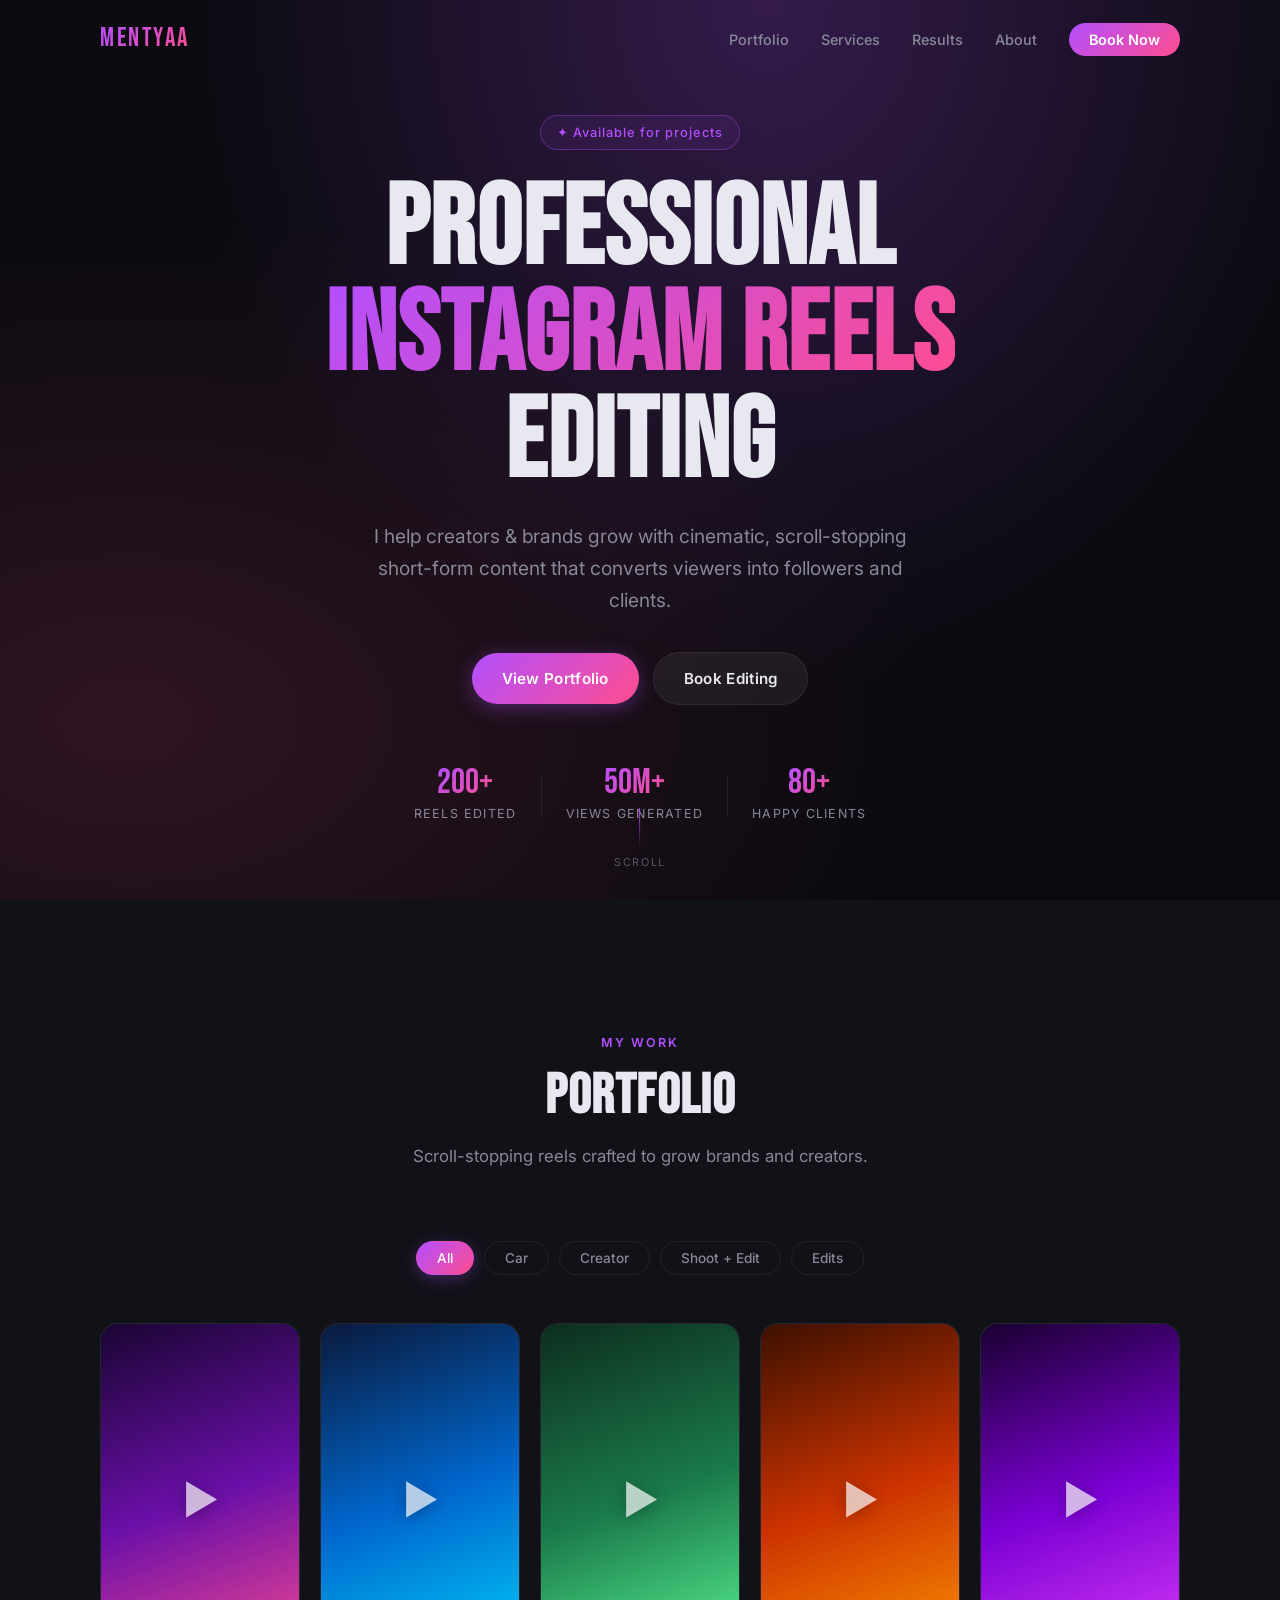
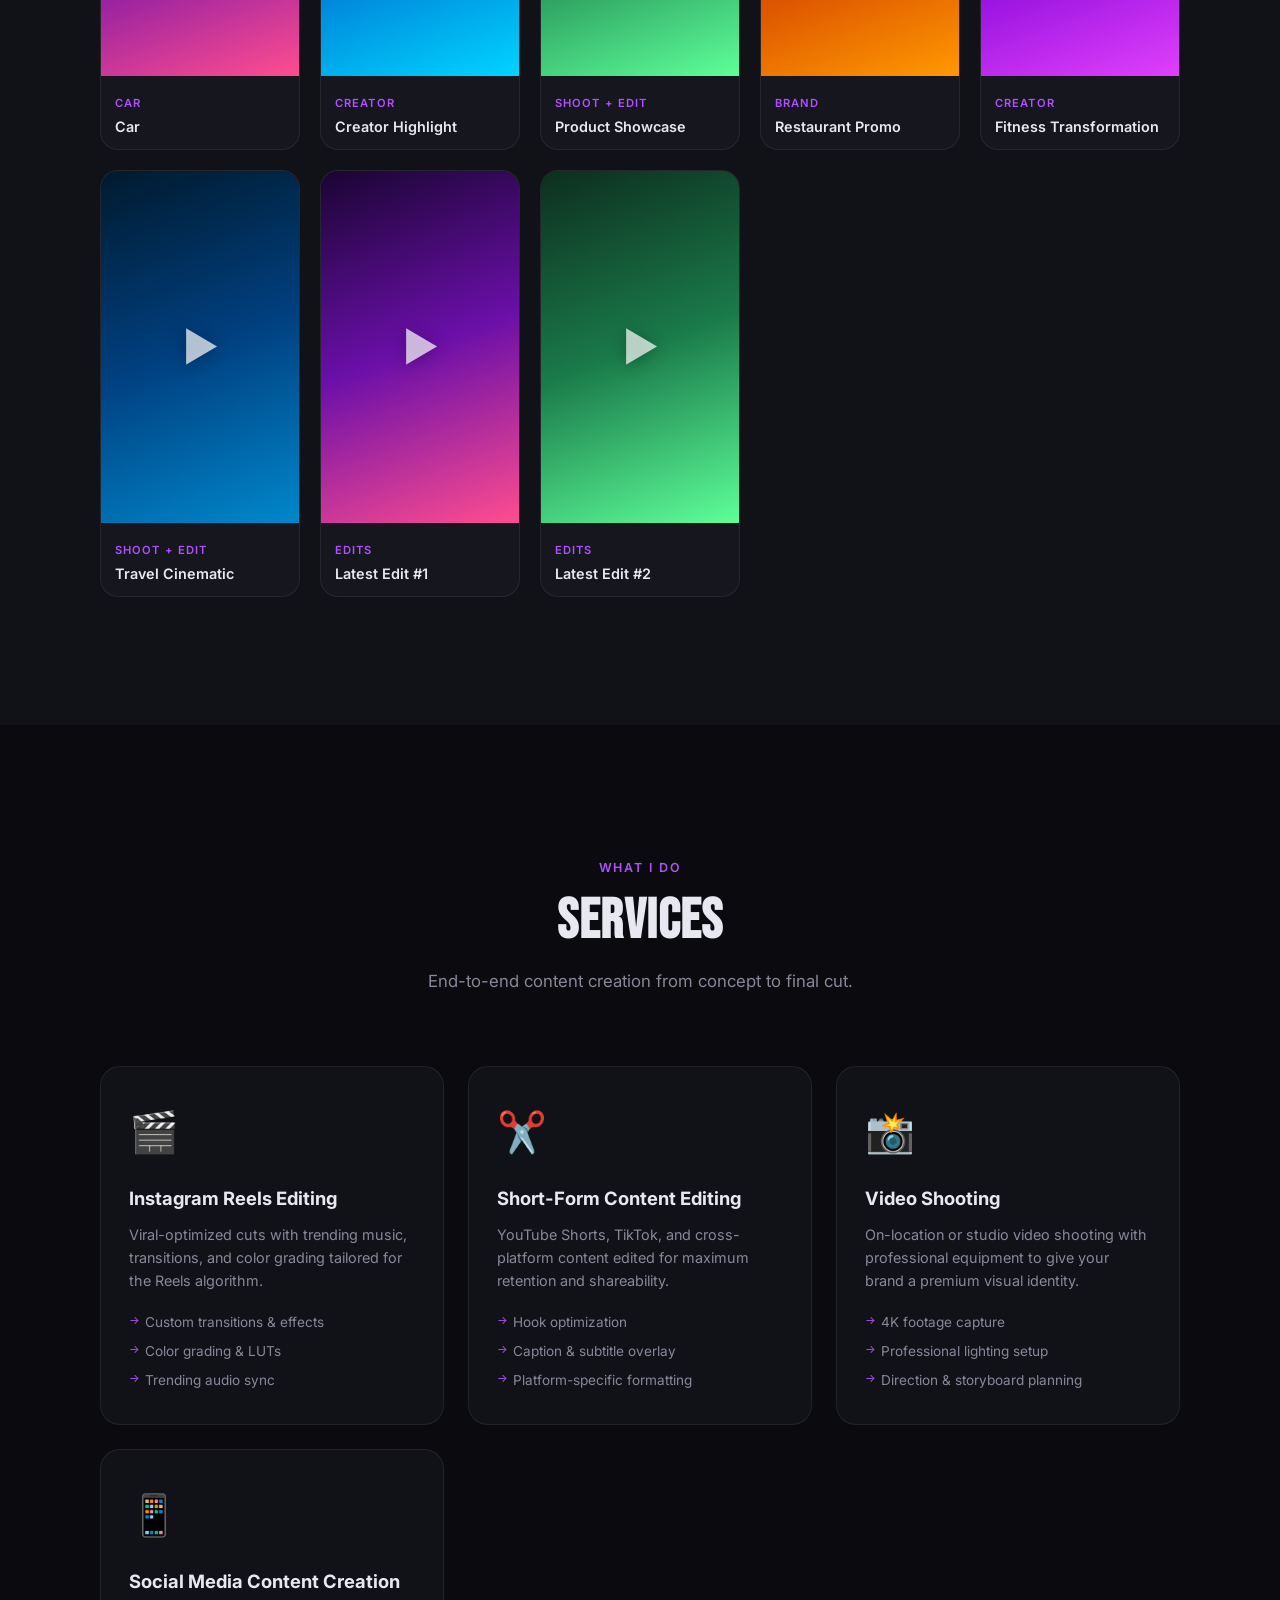
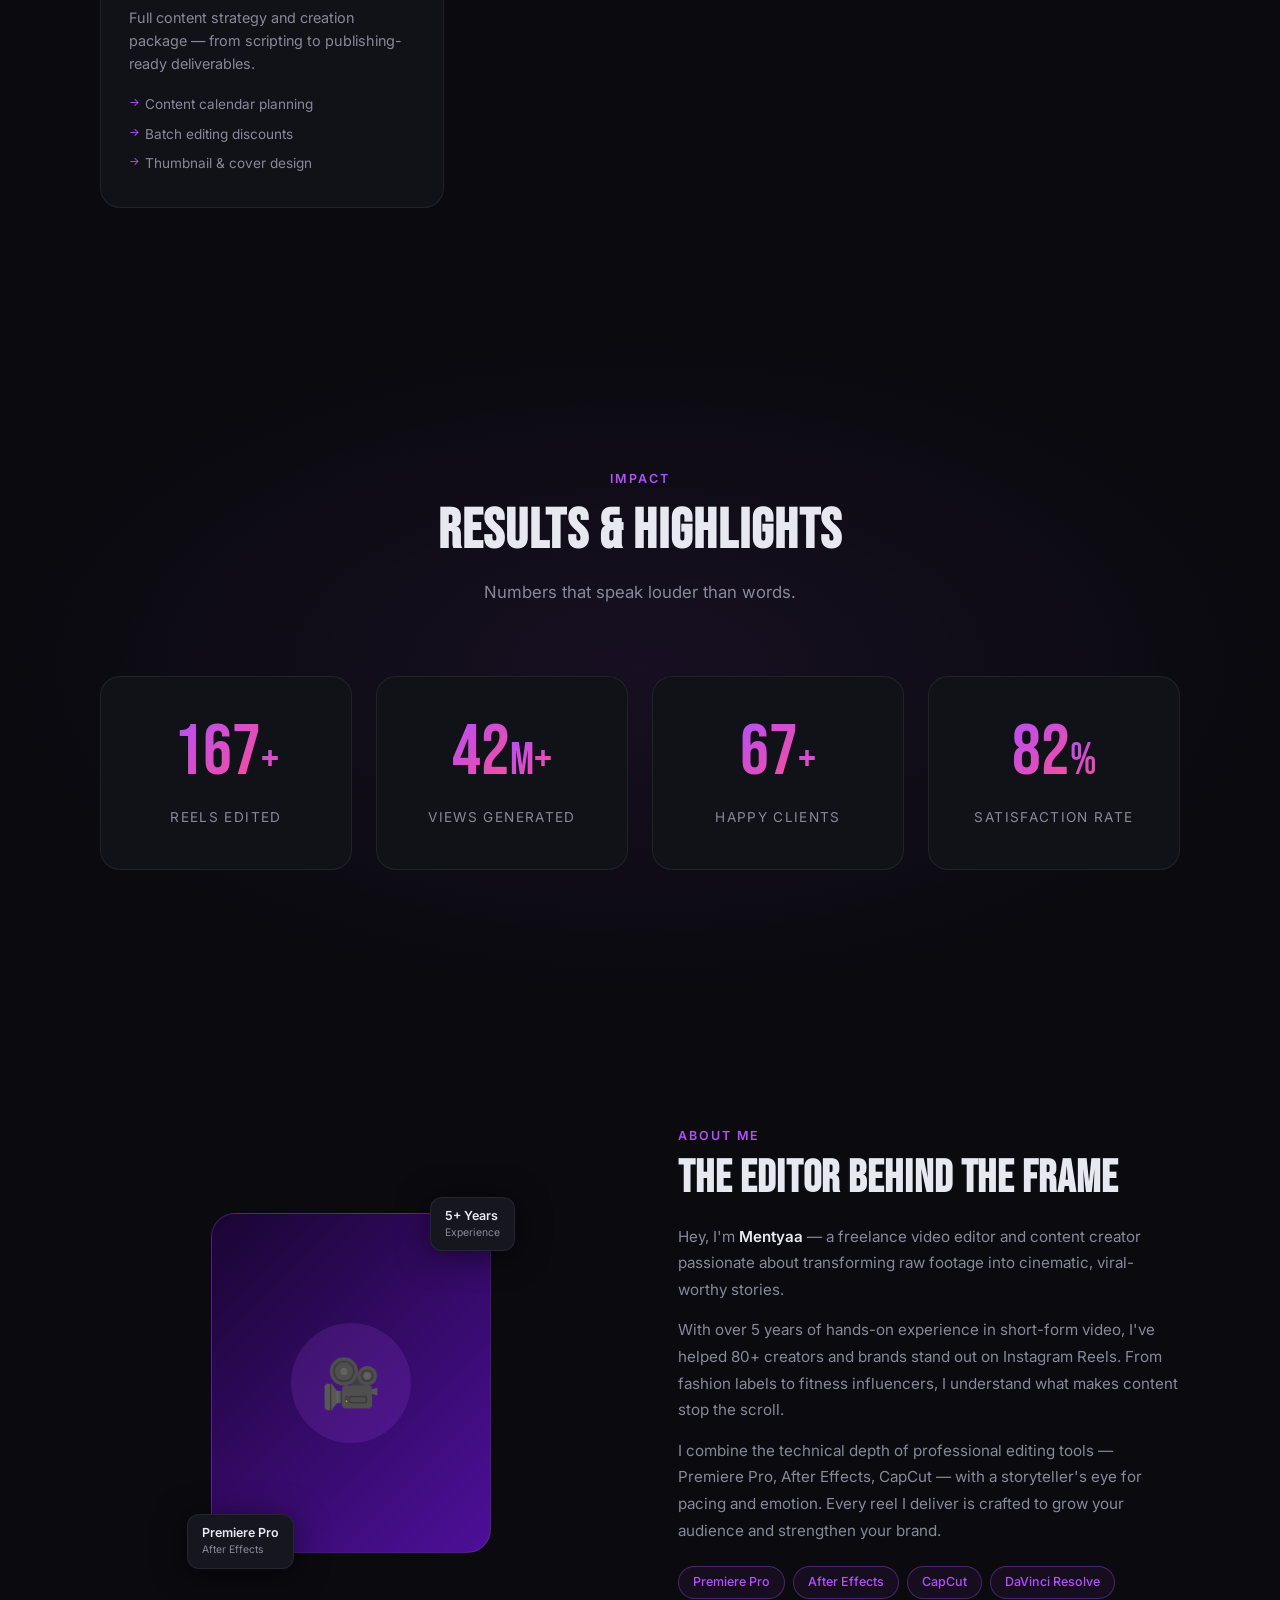
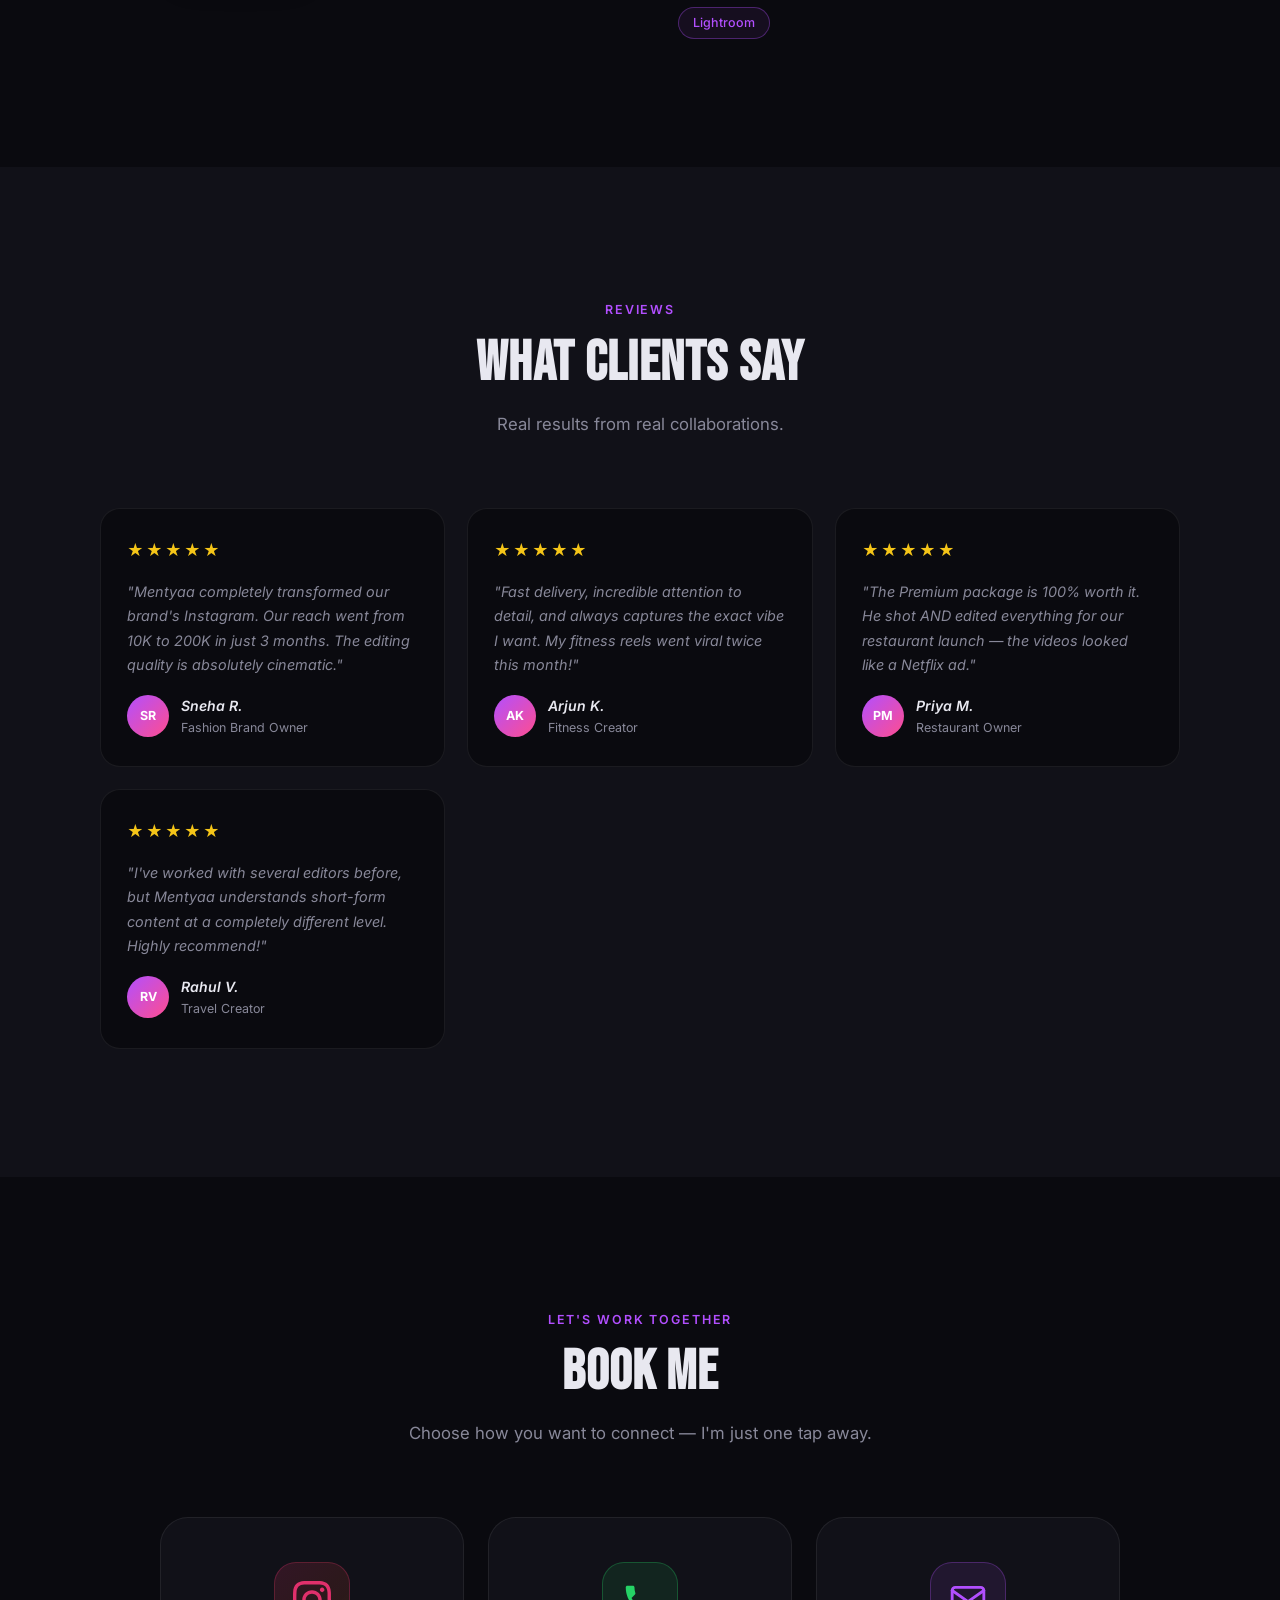
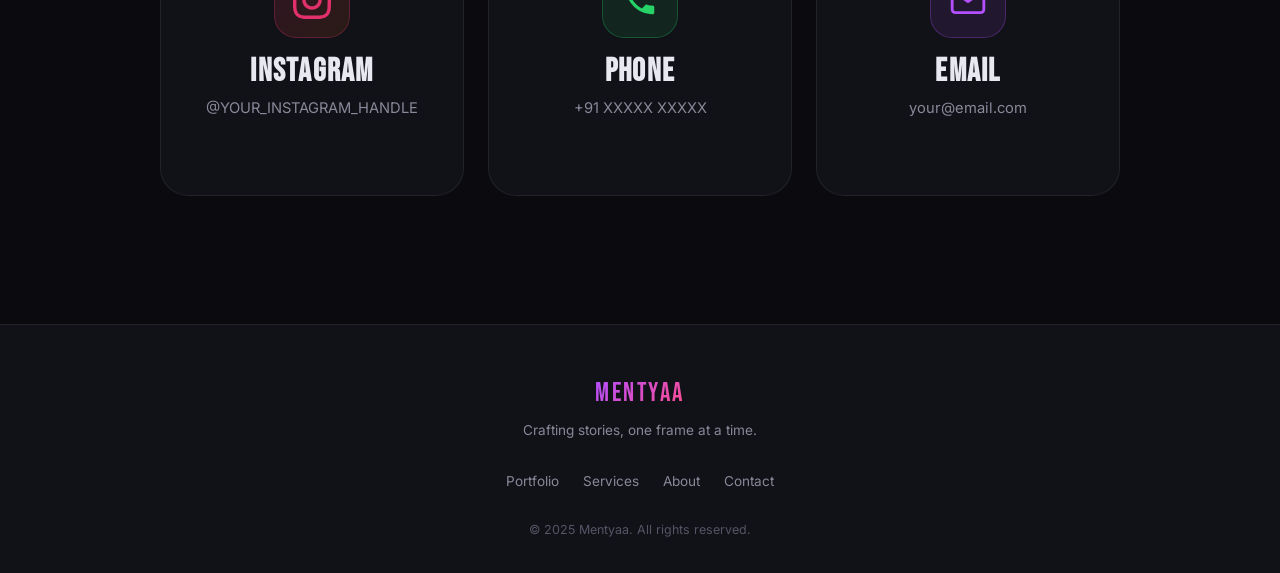
==== index.html @ 6e740b8e "Update index.html" ====
<!DOCTYPE html>
<html lang="en">
<head>
  <meta charset="UTF-8" />
  <meta name="viewport" content="width=device-width, initial-scale=1.0" />
  <meta name="description" content="Professional Instagram Reels editor and video shooter. Helping creators and brands grow with engaging short-form content." />
  <meta name="keywords" content="Instagram Reels editor, video editing, short-form content, video shooting, social media" />
  <meta name="author" content="Mentyaa" />
  <meta property="og:title" content="Mentyaa – Professional Reels Editor" />
  <meta property="og:description" content="Helping creators & brands grow with cinematic Instagram Reels." />
  <meta property="og:type" content="website" />
  <title>Mentyaa – Professional Reels Editor</title>
  <link rel="stylesheet" href="style.css" />
  <!-- Google Fonts -->
  <link rel="preconnect" href="https://fonts.googleapis.com" />
  <link rel="preconnect" href="https://fonts.gstatic.com" crossorigin />
  <link href="https://fonts.googleapis.com/css2?family=Inter:wght@300;400;500;600;700;800;900&family=Bebas+Neue&display=swap" rel="stylesheet" />
</head>
<body>

  <!-- ===== NAVIGATION ===== -->
  <nav class="navbar" id="navbar" aria-label="Main navigation">
    <div class="nav-container">
      <a href="#hero" class="nav-logo" aria-label="Mentyaa home">
        <span class="logo-text">MENTYAA</span>
      </a>
      <button class="nav-toggle" id="navToggle" aria-label="Toggle navigation" aria-expanded="false" aria-controls="navMenu">
        <span class="burger-line"></span>
        <span class="burger-line"></span>
        <span class="burger-line"></span>
      </button>
      <ul class="nav-menu" id="navMenu" role="list">
        <li><a href="#portfolio" class="nav-link">Portfolio</a></li>
        <li><a href="#services" class="nav-link">Services</a></li>
        <li><a href="#results" class="nav-link">Results</a></li>
        <li><a href="#about" class="nav-link">About</a></li>
        <li><a href="#contact" class="nav-link nav-cta">Book Now</a></li>
      </ul>
    </div>
  </nav>

  <!-- ===== HERO SECTION ===== -->
  <section class="hero" id="hero" aria-label="Hero">
    <div class="hero-bg" aria-hidden="true">
      <div class="hero-gradient"></div>
      <div class="hero-particles" id="heroParticles"></div>
    </div>
    <div class="hero-content">
      <span class="hero-badge reveal">✦ Available for projects</span>
      <h1 class="hero-title reveal">
        Professional<br />
        <span class="gradient-text">Instagram Reels</span><br />
        Editing
      </h1>
      <p class="hero-subtitle reveal">
        I help creators &amp; brands grow with cinematic, scroll-stopping
        short-form content that converts viewers into followers and clients.
      </p>
      <div class="hero-actions reveal">
        <a href="#portfolio" class="btn btn-primary">View Portfolio</a>
        <a href="#contact" class="btn btn-secondary">Book Editing</a>
      </div>
      <div class="hero-stats reveal">
        <div class="stat">
          <span class="stat-number">200+</span>
          <span class="stat-label">Reels Edited</span>
        </div>
        <div class="stat-divider" aria-hidden="true"></div>
        <div class="stat">
          <span class="stat-number">50M+</span>
          <span class="stat-label">Views Generated</span>
        </div>
        <div class="stat-divider" aria-hidden="true"></div>
        <div class="stat">
          <span class="stat-number">80+</span>
          <span class="stat-label">Happy Clients</span>
        </div>
      </div>
    </div>
    <div class="hero-scroll" aria-hidden="true">
      <span class="scroll-line"></span>
      <span class="scroll-text">Scroll</span>
    </div>
  </section>

  <!-- ===== PORTFOLIO SECTION ===== -->
  <section class="section portfolio" id="portfolio" aria-labelledby="portfolio-heading">
    <div class="container">
      <div class="section-header reveal">
        <span class="section-tag">My Work</span>
        <h2 class="section-title" id="portfolio-heading">Portfolio</h2>
        <p class="section-desc">Scroll-stopping reels crafted to grow brands and creators.</p>
      </div>

      <!-- Filter tabs -->
      <div class="portfolio-filters reveal" role="tablist" aria-label="Portfolio categories">
        <button class="filter-btn active" role="tab" aria-selected="true" data-filter="all">All</button>
        <button class="filter-btn" role="tab" aria-selected="false" data-filter="brand">Car</button>
        <button class="filter-btn" role="tab" aria-selected="false" data-filter="creator">Creator</button>
        <button class="filter-btn" role="tab" aria-selected="false" data-filter="shoot">Shoot + Edit</button>
        <button class="filter-btn" role="tab" aria-selected="false" data-filter="edits">Edits</button>
      </div>

      <!--
        HOW TO ADD YOUR OWN VIDEOS
        ──────────────────────────────────────────────────────────────────
        1. Upload your downloaded Instagram / edited MP4 files to the
           "videos/" folder in this repository.

        2. Set  data-video-src="videos/yourfile.mp4"  on the card.
           • The first frame of the video will be shown automatically
             as the thumbnail — no extra work needed.
           • Want a custom thumbnail? Add  data-thumb="thumbnails/img.jpg"
             (it overrides the auto-extracted frame).

        3. Set  data-views="1.2M"  to the view count you want displayed.

        4. For an Instagram / YouTube embed instead of a local file,
           set  data-reel-url="https://www.instagram.com/reel/CODE/"
           (and leave data-video-src empty).

        5. Change  data-category  to one of:
             brand | creator | shoot | edits
           to control which filter tab shows the card.
        ──────────────────────────────────────────────────────────────────
      -->
      <div class="reels-grid" id="reelsGrid">

        <!-- ★ CARD 1 — Brand -->
        <article class="reel-card reveal" data-category="Car"
                 data-video-src=""
                 data-reel-url="https://www.instagram.com/reel/DQTLK5PiOQb/?utm_source=ig_embed&amp;utm_campaign=loading"
                 data-thumb=""
                 data-views="1.1"
                 aria-label="Car">
          <div class="reel-preview">
            <div class="reel-placeholder reel-gradient-1">
              <div class="play-icon" aria-hidden="true">&#9654;</div>
            </div>
            <div class="reel-overlay">
              <span class="reel-views">1.1M views</span>
            </div>
          </div>
          <div class="reel-info">
            <span class="reel-category">Car</span>
            <h3 class="reel-title">Car</h3>
          </div>
        </article>

        <!-- ★ CARD 2 — Creator -->
        <article class="reel-card reveal" data-category="creator"
                 data-video-src=""
                 data-reel-url="https://www.instagram.com/reel/DQ6yhtxCDEM/?utm_source=ig_web_copy_link&igsh=MzRlODBiNWFlZA=="
                 data-thumb=""
                 data-views="1.8M"
                 aria-label="Creator highlight reel">
          <div class="reel-preview">
            <div class="reel-placeholder reel-gradient-2">
              <div class="play-icon" aria-hidden="true">&#9654;</div>
            </div>
            <div class="reel-overlay">
              <span class="reel-views">1.8M views</span>
            </div>
          </div>
          <div class="reel-info">
            <span class="reel-category">Creator</span>
            <h3 class="reel-title">Creator Highlight</h3>
          </div>
        </article>

        <!-- ★ CARD 3 — Shoot + Edit -->
        <article class="reel-card reveal" data-category="shoot"
                 data-video-src=""
                 data-reel-url=""
                 data-thumb=""
                 data-views="900K"
                 aria-label="Product shoot and edit reel">
          <div class="reel-preview">
            <div class="reel-placeholder reel-gradient-3">
              <div class="play-icon" aria-hidden="true">&#9654;</div>
            </div>
            <div class="reel-overlay">
              <span class="reel-views">900K views</span>
            </div>
          </div>
          <div class="reel-info">
            <span class="reel-category">Shoot + Edit</span>
            <h3 class="reel-title">Product Showcase</h3>
          </div>
        </article>

        <!-- ★ CARD 4 — Brand -->
        <article class="reel-card reveal" data-category="brand"
                 data-video-src=""
                 data-reel-url=""
                 data-thumb=""
                 data-views="3.1M"
                 aria-label="Restaurant brand reel">
          <div class="reel-preview">
            <div class="reel-placeholder reel-gradient-4">
              <div class="play-icon" aria-hidden="true">&#9654;</div>
            </div>
            <div class="reel-overlay">
              <span class="reel-views">3.1M views</span>
            </div>
          </div>
          <div class="reel-info">
            <span class="reel-category">Brand</span>
            <h3 class="reel-title">Restaurant Promo</h3>
          </div>
        </article>

        <!-- ★ CARD 5 — Creator -->
        <article class="reel-card reveal" data-category="creator"
                 data-video-src=""
                 data-reel-url=""
                 data-thumb=""
                 data-views="5.2M"
                 aria-label="Fitness creator reel">
          <div class="reel-preview">
            <div class="reel-placeholder reel-gradient-5">
              <div class="play-icon" aria-hidden="true">&#9654;</div>
            </div>
            <div class="reel-overlay">
              <span class="reel-views">5.2M views</span>
            </div>
          </div>
          <div class="reel-info">
            <span class="reel-category">Creator</span>
            <h3 class="reel-title">Fitness Transformation</h3>
          </div>
        </article>

        <!-- ★ CARD 6 — Shoot + Edit -->
        <article class="reel-card reveal" data-category="shoot"
                 data-video-src=""
                 data-reel-url=""
                 data-thumb=""
                 data-views="1.2M"
                 aria-label="Travel cinematic reel">
          <div class="reel-preview">
            <div class="reel-placeholder reel-gradient-6">
              <div class="play-icon" aria-hidden="true">&#9654;</div>
            </div>
            <div class="reel-overlay">
              <span class="reel-views">1.2M views</span>
            </div>
          </div>
          <div class="reel-info">
            <span class="reel-category">Shoot + Edit</span>
            <h3 class="reel-title">Travel Cinematic</h3>
          </div>
        </article>

        <!-- ★ CARD 7 — Edits  (add your edited videos here) -->
        <article class="reel-card reveal" data-category="edits"
                 data-video-src=""
                 data-reel-url=""
                 data-thumb=""
                 data-views="4.5M"
                 aria-label="Latest edit">
          <div class="reel-preview">
            <div class="reel-placeholder reel-gradient-1">
              <div class="play-icon" aria-hidden="true">&#9654;</div>
            </div>
            <div class="reel-overlay">
              <span class="reel-views">4.5M views</span>
            </div>
          </div>
          <div class="reel-info">
            <span class="reel-category">Edits</span>
            <h3 class="reel-title">Latest Edit #1</h3>
          </div>
        </article>

        <!-- ★ CARD 8 — Edits -->
        <article class="reel-card reveal" data-category="edits"
                 data-video-src=""
                 data-reel-url=""
                 data-thumb=""
                 data-views="2.7M"
                 aria-label="Latest edit 2">
          <div class="reel-preview">
            <div class="reel-placeholder reel-gradient-3">
              <div class="play-icon" aria-hidden="true">&#9654;</div>
            </div>
            <div class="reel-overlay">
              <span class="reel-views">2.7M views</span>
            </div>
          </div>
          <div class="reel-info">
            <span class="reel-category">Edits</span>
            <h3 class="reel-title">Latest Edit #2</h3>
          </div>
        </article>

      </div><!-- /.reels-grid -->
    </div>
  </section>

  <!-- ===== SERVICES SECTION ===== -->
  <section class="section services" id="services" aria-labelledby="services-heading">
    <div class="container">
      <div class="section-header reveal">
        <span class="section-tag">What I Do</span>
        <h2 class="section-title" id="services-heading">Services</h2>
        <p class="section-desc">End-to-end content creation from concept to final cut.</p>
      </div>
      <div class="services-grid">

        <div class="service-card reveal">
          <div class="service-icon" aria-hidden="true">🎬</div>
          <h3 class="service-title">Instagram Reels Editing</h3>
          <p class="service-desc">Viral-optimized cuts with trending music, transitions, and color grading tailored for the Reels algorithm.</p>
          <ul class="service-features" role="list">
            <li>Custom transitions &amp; effects</li>
            <li>Color grading &amp; LUTs</li>
            <li>Trending audio sync</li>
          </ul>
        </div>

        <div class="service-card reveal">
          <div class="service-icon" aria-hidden="true">✂️</div>
          <h3 class="service-title">Short-Form Content Editing</h3>
          <p class="service-desc">YouTube Shorts, TikTok, and cross-platform content edited for maximum retention and shareability.</p>
          <ul class="service-features" role="list">
            <li>Hook optimization</li>
            <li>Caption &amp; subtitle overlay</li>
            <li>Platform-specific formatting</li>
          </ul>
        </div>

        <div class="service-card reveal">
          <div class="service-icon" aria-hidden="true">📸</div>
          <h3 class="service-title">Video Shooting</h3>
          <p class="service-desc">On-location or studio video shooting with professional equipment to give your brand a premium visual identity.</p>
          <ul class="service-features" role="list">
            <li>4K footage capture</li>
            <li>Professional lighting setup</li>
            <li>Direction &amp; storyboard planning</li>
          </ul>
        </div>

        <div class="service-card reveal">
          <div class="service-icon" aria-hidden="true">📱</div>
          <h3 class="service-title">Social Media Content Creation</h3>
          <p class="service-desc">Full content strategy and creation package — from scripting to publishing-ready deliverables.</p>
          <ul class="service-features" role="list">
            <li>Content calendar planning</li>
            <li>Batch editing discounts</li>
            <li>Thumbnail &amp; cover design</li>
          </ul>
        </div>

      </div>
    </div>
  </section>

  <!-- ===== RESULTS / HIGHLIGHTS SECTION ===== -->
  <section class="section results" id="results" aria-labelledby="results-heading">
    <div class="results-bg" aria-hidden="true"></div>
    <div class="container">
      <div class="section-header reveal">
        <span class="section-tag">Impact</span>
        <h2 class="section-title" id="results-heading">Results &amp; Highlights</h2>
        <p class="section-desc">Numbers that speak louder than words.</p>
      </div>
      <div class="stats-grid">
        <div class="stats-card reveal" aria-label="200 plus reels edited">
          <span class="counter" data-target="200">0</span><span class="stats-plus">+</span>
          <p class="stats-label">Reels Edited</p>
        </div>
        <div class="stats-card reveal" aria-label="50 million plus views generated">
          <span class="counter" data-target="50">0</span><span class="stats-plus">M+</span>
          <p class="stats-label">Views Generated</p>
        </div>
        <div class="stats-card reveal" aria-label="80 plus happy clients">
          <span class="counter" data-target="80">0</span><span class="stats-plus">+</span>
          <p class="stats-label">Happy Clients</p>
        </div>
        <div class="stats-card reveal" aria-label="98 percent client satisfaction">
          <span class="counter" data-target="98">0</span><span class="stats-plus">%</span>
          <p class="stats-label">Satisfaction Rate</p>
        </div>
      </div>
    </div>
  </section>

  <!-- ===== ABOUT SECTION ===== -->
  <section class="section about" id="about" aria-labelledby="about-heading">
    <div class="container about-container">
      <div class="about-visual reveal">
        <div class="about-image-wrap">
          <div class="about-avatar" aria-label="Editor portrait placeholder">
            <div class="avatar-inner">
              <span class="avatar-icon" aria-hidden="true">🎥</span>
            </div>
          </div>
          <div class="about-badge-float about-badge-1">
            <span>5+ Years</span><br /><small>Experience</small>
          </div>
          <div class="about-badge-float about-badge-2">
            <span>Premiere Pro</span><br /><small>After Effects</small>
          </div>
        </div>
      </div>
      <div class="about-content reveal">
        <span class="section-tag">About Me</span>
        <h2 class="section-title" id="about-heading">The Editor Behind the Frame</h2>
        <p class="about-text">
          Hey, I'm <strong>Mentyaa</strong> — a freelance video editor and content creator
          passionate about transforming raw footage into cinematic, viral-worthy stories.
        </p>
        <p class="about-text">
          With over 5 years of hands-on experience in short-form video, I've helped
          80+ creators and brands stand out on Instagram Reels. From fashion labels to
          fitness influencers, I understand what makes content stop the scroll.
        </p>
        <p class="about-text">
          I combine the technical depth of professional editing tools — Premiere Pro,
          After Effects, CapCut — with a storyteller's eye for pacing and emotion.
          Every reel I deliver is crafted to grow your audience and strengthen your brand.
        </p>
        <div class="about-tools">
          <span class="tool-badge">Premiere Pro</span>
          <span class="tool-badge">After Effects</span>
          <span class="tool-badge">CapCut</span>
          <span class="tool-badge">DaVinci Resolve</span>
          <span class="tool-badge">Lightroom</span>
        </div>
      </div>
    </div>
  </section>

  <!-- ===== TESTIMONIALS SECTION ===== -->
  <section class="section testimonials" id="testimonials" aria-labelledby="testimonials-heading">
    <div class="container">
      <div class="section-header reveal">
        <span class="section-tag">Reviews</span>
        <h2 class="section-title" id="testimonials-heading">What Clients Say</h2>
        <p class="section-desc">Real results from real collaborations.</p>
      </div>
      <div class="testimonials-grid">

        <blockquote class="testimonial-card reveal">
          <div class="stars" aria-label="5 out of 5 stars" role="img">★★★★★</div>
          <p class="testimonial-text">
            "Mentyaa completely transformed our brand's Instagram. Our reach went from
            10K to 200K in just 3 months. The editing quality is absolutely cinematic."
          </p>
          <footer class="testimonial-author">
            <div class="author-avatar" aria-hidden="true">SR</div>
            <div>
              <cite class="author-name">Sneha R.</cite>
              <span class="author-role">Fashion Brand Owner</span>
            </div>
          </footer>
        </blockquote>

        <blockquote class="testimonial-card reveal">
          <div class="stars" aria-label="5 out of 5 stars" role="img">★★★★★</div>
          <p class="testimonial-text">
            "Fast delivery, incredible attention to detail, and always captures
            the exact vibe I want. My fitness reels went viral twice this month!"
          </p>
          <footer class="testimonial-author">
            <div class="author-avatar" aria-hidden="true">AK</div>
            <div>
              <cite class="author-name">Arjun K.</cite>
              <span class="author-role">Fitness Creator</span>
            </div>
          </footer>
        </blockquote>

        <blockquote class="testimonial-card reveal">
          <div class="stars" aria-label="5 out of 5 stars" role="img">★★★★★</div>
          <p class="testimonial-text">
            "The Premium package is 100% worth it. He shot AND edited everything
            for our restaurant launch — the videos looked like a Netflix ad."
          </p>
          <footer class="testimonial-author">
            <div class="author-avatar" aria-hidden="true">PM</div>
            <div>
              <cite class="author-name">Priya M.</cite>
              <span class="author-role">Restaurant Owner</span>
            </div>
          </footer>
        </blockquote>

        <blockquote class="testimonial-card reveal">
          <div class="stars" aria-label="5 out of 5 stars" role="img">★★★★★</div>
          <p class="testimonial-text">
            "I've worked with several editors before, but Mentyaa understands
            short-form content at a completely different level. Highly recommend!"
          </p>
          <footer class="testimonial-author">
            <div class="author-avatar" aria-hidden="true">RV</div>
            <div>
              <cite class="author-name">Rahul V.</cite>
              <span class="author-role">Travel Creator</span>
            </div>
          </footer>
        </blockquote>

      </div>
    </div>
  </section>

  <!-- ===== CONTACT / BOOK SECTION ===== -->
  <section class="section contact" id="contact" aria-labelledby="contact-heading">
    <div class="container">
      <div class="section-header reveal">
        <span class="section-tag">Let's Work Together</span>
        <h2 class="section-title" id="contact-heading">Book Me</h2>
        <p class="section-desc">Choose how you want to connect — I'm just one tap away.</p>
      </div>

      <div class="book-cards">

        <!-- Instagram -->
        <a href="https://www.instagram.com/YOUR_INSTAGRAM_HANDLE/"
           target="_blank" rel="noopener noreferrer"
           class="book-card book-card--ig reveal"
           aria-label="Open Instagram profile">
          <div class="book-card__glow" aria-hidden="true"></div>
          <div class="book-card__icon">
            <svg width="38" height="38" viewBox="0 0 24 24" fill="currentColor" aria-hidden="true">
              <path d="M12 2.163c3.204 0 3.584.012 4.85.07 3.252.148 4.771 1.691 4.919 4.919.058 1.265.069 1.645.069 4.849 0 3.205-.012 3.584-.069 4.849-.149 3.225-1.664 4.771-4.919 4.919-1.266.058-1.644.07-4.85.07-3.204 0-3.584-.012-4.849-.07-3.26-.149-4.771-1.699-4.919-4.92-.058-1.265-.07-1.644-.07-4.849 0-3.204.013-3.583.07-4.849.149-3.227 1.664-4.771 4.919-4.919 1.266-.057 1.645-.069 4.849-.069zm0-2.163c-3.259 0-3.667.014-4.947.072-4.358.2-6.78 2.618-6.98 6.98-.059 1.281-.073 1.689-.073 4.948 0 3.259.014 3.668.072 4.948.2 4.358 2.618 6.78 6.98 6.98 1.281.058 1.689.072 4.948.072 3.259 0 3.668-.014 4.948-.072 4.354-.2 6.782-2.618 6.979-6.98.059-1.28.073-1.689.073-4.948 0-3.259-.014-3.667-.072-4.947-.196-4.354-2.617-6.78-6.979-6.98-1.281-.059-1.69-.073-4.949-.073zm0 5.838c-3.403 0-6.162 2.759-6.162 6.162s2.759 6.163 6.162 6.163 6.162-2.759 6.162-6.163c0-3.403-2.759-6.162-6.162-6.162zm0 10.162c-2.209 0-4-1.79-4-4 0-2.209 1.791-4 4-4s4 1.791 4 4c0 2.21-1.791 4-4 4zm6.406-11.845c-.796 0-1.441.645-1.441 1.44s.645 1.44 1.441 1.44c.795 0 1.439-.645 1.439-1.44s-.644-1.44-1.439-1.44z"/>
            </svg>
          </div>
          <div class="book-card__body">
            <h3 class="book-card__title">Instagram</h3>
            <p class="book-card__sub">@YOUR_INSTAGRAM_HANDLE</p>
            <span class="book-card__action">View Profile ↗</span>
          </div>
        </a>

        <!-- Phone -->
        <a href="tel:+91XXXXXXXXXX"
           class="book-card book-card--phone reveal"
           aria-label="Call +91 XXXXX XXXXX">
          <div class="book-card__glow" aria-hidden="true"></div>
          <div class="book-card__icon">
            <svg width="38" height="38" viewBox="0 0 24 24" fill="currentColor" aria-hidden="true">
              <path d="M6.62 10.79c1.44 2.83 3.76 5.14 6.59 6.59l2.2-2.2c.27-.27.67-.36 1.02-.24 1.12.37 2.33.57 3.57.57.55 0 1 .45 1 1V20c0 .55-.45 1-1 1-9.39 0-17-7.61-17-17 0-.55.45-1 1-1h3.5c.55 0 1 .45 1 1 0 1.25.2 2.45.57 3.57.11.35.03.74-.25 1.02l-2.2 2.2z"/>
            </svg>
          </div>
          <div class="book-card__body">
            <h3 class="book-card__title">Phone</h3>
            <p class="book-card__sub">+91 XXXXX XXXXX</p>
            <span class="book-card__action">Tap to Call ↗</span>
          </div>
        </a>

        <!-- Email -->
        <a href="mailto:your@email.com"
           class="book-card book-card--email reveal"
           aria-label="Send email to your@email.com">
          <div class="book-card__glow" aria-hidden="true"></div>
          <div class="book-card__icon">
            <svg width="38" height="38" viewBox="0 0 24 24" fill="none" stroke="currentColor" stroke-width="1.8" stroke-linecap="round" stroke-linejoin="round" aria-hidden="true">
              <path d="M4 4h16c1.1 0 2 .9 2 2v12c0 1.1-.9 2-2 2H4c-1.1 0-2-.9-2-2V6c0-1.1.9-2 2-2z"/>
              <polyline points="22,6 12,13 2,6"/>
            </svg>
          </div>
          <div class="book-card__body">
            <h3 class="book-card__title">Email</h3>
            <p class="book-card__sub">your@email.com</p>
            <span class="book-card__action">Send Email ↗</span>
          </div>
        </a>

      </div><!-- /.book-cards -->
    </div>
  </section>

  <!-- ===== FOOTER ===== -->
  <footer class="footer" role="contentinfo">
    <div class="container footer-container">
      <div class="footer-brand">
        <span class="logo-text">MENTYAA</span>
        <p class="footer-tagline">Crafting stories, one frame at a time.</p>
      </div>
      <nav class="footer-nav" aria-label="Footer navigation">
        <a href="#portfolio">Portfolio</a>
        <a href="#services">Services</a>
        <a href="#about">About</a>
        <a href="#contact">Contact</a>
      </nav>
      <p class="footer-copy">&copy; 2025 Mentyaa. All rights reserved.</p>
    </div>
  </footer>

  <!-- ===== REEL LIGHTBOX MODAL ===== -->
  <!--
    This modal opens automatically when a visitor clicks a reel card
    that has a valid data-reel-url set.
    You do NOT need to edit this section.
  -->
  <div class="reel-modal" id="reelModal" role="dialog" aria-modal="true"
       aria-label="Video preview" hidden>
    <div class="modal-backdrop" id="modalBackdrop" aria-hidden="true"></div>
    <div class="modal-inner">
      <button class="modal-close" id="modalClose" aria-label="Close video">
        <!-- ✕ icon -->
        <svg width="18" height="18" viewBox="0 0 18 18" fill="none"
             stroke="currentColor" stroke-width="2.2" stroke-linecap="round"
             aria-hidden="true">
          <line x1="2" y1="2" x2="16" y2="16"/>
          <line x1="16" y1="2" x2="2" y2="16"/>
        </svg>
      </button>
      <!-- The iframe / embed is injected here by script.js -->
      <div class="modal-body" id="modalBody"></div>
    </div>
  </div>

  <script src="script.js"></script>
</body>
</html>
---- style.css ----
/* ============================================================
   MENTYAA – Portfolio CSS
   Dark cinematic theme · Mobile-first · Smooth animations
   ============================================================ */

/* ---------- CSS Custom Properties ---------- */
:root {
  /* Colors */
  --clr-bg: #0a0a0f;
  --clr-surface: #111118;
  --clr-surface-2: #16161f;
  --clr-border: rgba(255, 255, 255, 0.07);
  --clr-border-hover: rgba(255, 255, 255, 0.15);

  --clr-primary: #b24fff;
  --clr-primary-dark: #8a33d4;
  --clr-accent: #ff4d8f;
  --clr-gold: #f5c518;

  --clr-text: #e8e8f0;
  --clr-text-muted: #888899;
  --clr-text-subtle: #555566;

  /* Gradients */
  --grad-primary: linear-gradient(135deg, #b24fff 0%, #ff4d8f 100%);
  --grad-hero: radial-gradient(ellipse at 60% 0%, rgba(178, 79, 255, 0.25) 0%, transparent 55%),
               radial-gradient(ellipse at 10% 80%, rgba(255, 77, 143, 0.15) 0%, transparent 50%);

  /* Typography */
  --font-sans: 'Inter', -apple-system, BlinkMacSystemFont, 'Segoe UI', sans-serif;
  --font-display: 'Bebas Neue', var(--font-sans);

  /* Spacing */
  --section-py: clamp(80px, 10vw, 130px);
  --container-max: 1200px;
  --container-px: clamp(20px, 5vw, 60px);

  /* Transitions */
  --transition-fast: 0.18s ease;
  --transition-base: 0.3s ease;
  --transition-slow: 0.6s cubic-bezier(0.22, 1, 0.36, 1);

  /* Shadows */
  --shadow-card: 0 4px 32px rgba(0, 0, 0, 0.5);
  --shadow-glow: 0 0 40px rgba(178, 79, 255, 0.25);
}

/* ---------- Reset & Base ---------- */
*, *::before, *::after {
  box-sizing: border-box;
  margin: 0;
  padding: 0;
}

html {
  scroll-behavior: smooth;
  font-size: 16px;
}

body {
  font-family: var(--font-sans);
  background-color: var(--clr-bg);
  color: var(--clr-text);
  line-height: 1.65;
  overflow-x: hidden;
  -webkit-font-smoothing: antialiased;
  -moz-osx-font-smoothing: grayscale;
}

img, video {
  max-width: 100%;
  display: block;
}

a {
  color: inherit;
  text-decoration: none;
}

ul, ol {
  list-style: none;
}

button {
  border: none;
  background: none;
  cursor: pointer;
  font-family: inherit;
}

/* ---------- Utility Classes ---------- */
.container {
  max-width: var(--container-max);
  margin-inline: auto;
  padding-inline: var(--container-px);
}

.section {
  padding-block: var(--section-py);
  position: relative;
}

.gradient-text {
  background: var(--grad-primary);
  -webkit-background-clip: text;
  -webkit-text-fill-color: transparent;
  background-clip: text;
}

/* ---------- Scroll Reveal ---------- */
.reveal {
  opacity: 0;
  transform: translateY(30px);
  transition: opacity 0.7s var(--transition-slow), transform 0.7s var(--transition-slow);
}

.reveal.visible {
  opacity: 1;
  transform: translateY(0);
}

/* Stagger children in a group */
.reveal:nth-child(2) { transition-delay: 0.1s; }
.reveal:nth-child(3) { transition-delay: 0.2s; }
.reveal:nth-child(4) { transition-delay: 0.3s; }

/* ---------- Buttons ---------- */
.btn {
  display: inline-flex;
  align-items: center;
  justify-content: center;
  gap: 8px;
  padding: 13px 30px;
  border-radius: 50px;
  font-size: 0.95rem;
  font-weight: 600;
  letter-spacing: 0.02em;
  transition: transform var(--transition-base), box-shadow var(--transition-base), background var(--transition-base);
  position: relative;
  overflow: hidden;
  white-space: nowrap;
}

.btn::after {
  content: '';
  position: absolute;
  inset: 0;
  background: rgba(255, 255, 255, 0);
  transition: background var(--transition-fast);
  border-radius: inherit;
}

.btn:hover::after {
  background: rgba(255, 255, 255, 0.07);
}

.btn:hover {
  transform: translateY(-2px);
  box-shadow: 0 8px 24px rgba(0, 0, 0, 0.3);
}

.btn:active {
  transform: translateY(0);
}

.btn-primary {
  background: var(--grad-primary);
  color: #fff;
  box-shadow: 0 4px 20px rgba(178, 79, 255, 0.35);
}

.btn-primary:hover {
  box-shadow: 0 8px 30px rgba(178, 79, 255, 0.5);
}

.btn-secondary {
  background: rgba(255, 255, 255, 0.06);
  color: var(--clr-text);
  border: 1px solid var(--clr-border);
  backdrop-filter: blur(6px);
}

.btn-secondary:hover {
  border-color: var(--clr-border-hover);
}

.btn-outline {
  background: transparent;
  color: var(--clr-text);
  border: 1px solid var(--clr-border-hover);
}

.btn-outline:hover {
  border-color: var(--clr-primary);
  color: var(--clr-primary);
  box-shadow: 0 0 16px rgba(178, 79, 255, 0.2);
}

/* ---------- Section Header ---------- */
.section-header {
  text-align: center;
  margin-bottom: clamp(40px, 6vw, 70px);
}

.section-tag {
  display: inline-block;
  font-size: 0.78rem;
  font-weight: 600;
  letter-spacing: 0.15em;
  text-transform: uppercase;
  color: var(--clr-primary);
  margin-bottom: 12px;
}

.section-title {
  font-family: var(--font-display);
  font-size: clamp(2rem, 5vw, 3.5rem);
  letter-spacing: 0.02em;
  line-height: 1.1;
  margin-bottom: 16px;
}

.section-desc {
  font-size: 1.05rem;
  color: var(--clr-text-muted);
  max-width: 520px;
  margin-inline: auto;
}

/* ============================================================
   NAVBAR
   ============================================================ */
.navbar {
  position: fixed;
  top: 0;
  left: 0;
  right: 0;
  z-index: 1000;
  padding: 18px 0;
  transition: background var(--transition-base), padding var(--transition-base), box-shadow var(--transition-base);
}

.navbar.scrolled {
  background: rgba(10, 10, 15, 0.92);
  backdrop-filter: blur(16px);
  -webkit-backdrop-filter: blur(16px);
  padding: 12px 0;
  box-shadow: 0 1px 24px rgba(0, 0, 0, 0.5);
}

.nav-container {
  max-width: var(--container-max);
  margin-inline: auto;
  padding-inline: var(--container-px);
  display: flex;
  align-items: center;
  justify-content: space-between;
}

.nav-logo {
  text-decoration: none;
}

.logo-text {
  font-family: var(--font-display);
  font-size: 1.6rem;
  letter-spacing: 0.1em;
  background: var(--grad-primary);
  -webkit-background-clip: text;
  -webkit-text-fill-color: transparent;
  background-clip: text;
}

.nav-menu {
  display: flex;
  align-items: center;
  gap: 32px;
}

.nav-link {
  font-size: 0.9rem;
  font-weight: 500;
  color: var(--clr-text-muted);
  transition: color var(--transition-fast);
  position: relative;
}

.nav-link::after {
  content: '';
  position: absolute;
  bottom: -4px;
  left: 0;
  right: 0;
  height: 2px;
  background: var(--grad-primary);
  transform: scaleX(0);
  transform-origin: right;
  transition: transform var(--transition-base);
  border-radius: 2px;
}

.nav-link:hover {
  color: var(--clr-text);
}

.nav-link:hover::after {
  transform: scaleX(1);
  transform-origin: left;
}

.nav-link.nav-cta {
  background: var(--grad-primary);
  color: #fff !important;
  padding: 8px 20px;
  border-radius: 50px;
  font-weight: 600;
  transition: box-shadow var(--transition-base), transform var(--transition-base);
}

.nav-link.nav-cta::after { display: none; }

.nav-link.nav-cta:hover {
  box-shadow: 0 4px 20px rgba(178, 79, 255, 0.4);
  transform: translateY(-1px);
}

/* Hamburger */
.nav-toggle {
  display: none;
  flex-direction: column;
  gap: 5px;
  padding: 4px;
  z-index: 1001;
}

.burger-line {
  display: block;
  width: 24px;
  height: 2px;
  background: var(--clr-text);
  border-radius: 2px;
  transition: transform var(--transition-base), opacity var(--transition-base);
}

.nav-toggle.open .burger-line:nth-child(1) { transform: translateY(7px) rotate(45deg); }
.nav-toggle.open .burger-line:nth-child(2) { opacity: 0; }
.nav-toggle.open .burger-line:nth-child(3) { transform: translateY(-7px) rotate(-45deg); }

/* ============================================================
   HERO
   ============================================================ */
.hero {
  min-height: 100svh;
  display: flex;
  align-items: center;
  justify-content: center;
  text-align: center;
  padding-top: 100px;
  padding-bottom: 60px;
  position: relative;
  overflow: hidden;
}

.hero-bg {
  position: absolute;
  inset: 0;
  z-index: 0;
}

.hero-gradient {
  position: absolute;
  inset: 0;
  background: var(--grad-hero);
}

/* Floating particles */
.hero-particles {
  position: absolute;
  inset: 0;
  overflow: hidden;
}

.particle {
  position: absolute;
  border-radius: 50%;
  background: var(--grad-primary);
  opacity: 0.12;
  animation: floatParticle linear infinite;
  pointer-events: none;
}

@keyframes floatParticle {
  0%   { transform: translateY(0) scale(1); opacity: 0; }
  10%  { opacity: 0.12; }
  90%  { opacity: 0.12; }
  100% { transform: translateY(-80vh) scale(0.5); opacity: 0; }
}

.hero-content {
  position: relative;
  z-index: 1;
  max-width: 860px;
  padding-inline: var(--container-px);
}

.hero-badge {
  display: inline-flex;
  align-items: center;
  gap: 8px;
  font-size: 0.8rem;
  font-weight: 500;
  letter-spacing: 0.08em;
  color: var(--clr-primary);
  border: 1px solid rgba(178, 79, 255, 0.35);
  background: rgba(178, 79, 255, 0.08);
  padding: 6px 16px;
  border-radius: 50px;
  margin-bottom: 28px;
  animation-delay: 0.1s !important;
}

.hero-title {
  font-family: var(--font-display);
  font-size: clamp(3rem, 10vw, 7rem);
  line-height: 0.95;
  letter-spacing: 0.01em;
  margin-bottom: 24px;
  animation-delay: 0.2s !important;
}

.hero-subtitle {
  font-size: clamp(1rem, 2.5vw, 1.2rem);
  color: var(--clr-text-muted);
  max-width: 560px;
  margin-inline: auto;
  margin-bottom: 36px;
  animation-delay: 0.3s !important;
}

.hero-actions {
  display: flex;
  align-items: center;
  justify-content: center;
  flex-wrap: wrap;
  gap: 14px;
  margin-bottom: 60px;
  animation-delay: 0.4s !important;
}

.hero-stats {
  display: flex;
  align-items: center;
  justify-content: center;
  gap: 24px;
  flex-wrap: wrap;
  animation-delay: 0.5s !important;
}

.stat {
  display: flex;
  flex-direction: column;
  align-items: center;
}

.stat-number {
  font-family: var(--font-display);
  font-size: 2.2rem;
  line-height: 1;
  background: var(--grad-primary);
  -webkit-background-clip: text;
  -webkit-text-fill-color: transparent;
  background-clip: text;
}

.stat-label {
  font-size: 0.78rem;
  color: var(--clr-text-muted);
  text-transform: uppercase;
  letter-spacing: 0.1em;
  margin-top: 4px;
}

.stat-divider {
  width: 1px;
  height: 40px;
  background: var(--clr-border);
}

/* Scroll indicator */
.hero-scroll {
  position: absolute;
  bottom: 28px;
  left: 50%;
  transform: translateX(-50%);
  display: flex;
  flex-direction: column;
  align-items: center;
  gap: 6px;
  z-index: 1;
}

.scroll-line {
  width: 1px;
  height: 40px;
  background: linear-gradient(to bottom, var(--clr-primary), transparent);
  animation: scrollPulse 1.8s ease-in-out infinite;
}

.scroll-text {
  font-size: 0.68rem;
  letter-spacing: 0.15em;
  text-transform: uppercase;
  color: var(--clr-text-subtle);
}

@keyframes scrollPulse {
  0%, 100% { opacity: 0.4; transform: scaleY(1); }
  50%       { opacity: 1;   transform: scaleY(1.2); }
}

/* ============================================================
   PORTFOLIO
   ============================================================ */
.portfolio {
  background: var(--clr-surface);
}

.portfolio-filters {
  display: flex;
  align-items: center;
  justify-content: center;
  flex-wrap: wrap;
  gap: 10px;
  margin-bottom: 48px;
}

.filter-btn {
  padding: 8px 20px;
  border-radius: 50px;
  font-size: 0.85rem;
  font-weight: 500;
  color: var(--clr-text-muted);
  border: 1px solid var(--clr-border);
  transition: all var(--transition-base);
}

.filter-btn:hover,
.filter-btn.active {
  background: var(--grad-primary);
  color: #fff;
  border-color: transparent;
  box-shadow: 0 4px 16px rgba(178, 79, 255, 0.3);
}

/* Reels grid – vertical 9:16 cards */
.reels-grid {
  display: grid;
  grid-template-columns: repeat(auto-fill, minmax(200px, 1fr));
  gap: 20px;
}

.reel-card {
  background: var(--clr-surface-2);
  border-radius: 18px;
  overflow: hidden;
  border: 1px solid var(--clr-border);
  transition: transform var(--transition-base), box-shadow var(--transition-base), border-color var(--transition-base);
  cursor: pointer;
}

.reel-card:hover {
  transform: translateY(-6px) scale(1.02);
  box-shadow: var(--shadow-card);
  border-color: var(--clr-border-hover);
}

/* 9:16 aspect ratio container */
.reel-preview {
  position: relative;
  aspect-ratio: 9 / 16;
  overflow: hidden;
}

.reel-placeholder {
  width: 100%;
  height: 100%;
  display: flex;
  align-items: center;
  justify-content: center;
  position: relative;
}

/* Gradient placeholders */
.reel-gradient-1 { background: linear-gradient(160deg, #1a0533 0%, #6a0fa8 50%, #ff4d8f 100%); }
.reel-gradient-2 { background: linear-gradient(160deg, #0a1a3d 0%, #0066cc 50%, #00d4ff 100%); }
.reel-gradient-3 { background: linear-gradient(160deg, #0d2e1e 0%, #1a7a4a 50%, #5eff99 100%); }
.reel-gradient-4 { background: linear-gradient(160deg, #3d1000 0%, #cc3300 50%, #ff9900 100%); }
.reel-gradient-5 { background: linear-gradient(160deg, #1a0030 0%, #7b00d4 50%, #e040fb 100%); }
.reel-gradient-6 { background: linear-gradient(160deg, #001a2e 0%, #004080 50%, #0088cc 100%); }

.play-icon {
  font-size: 2.5rem;
  color: rgba(255, 255, 255, 0.7);
  transition: transform var(--transition-base), color var(--transition-fast);
  filter: drop-shadow(0 2px 8px rgba(0,0,0,0.4));
}

.reel-card:hover .play-icon {
  transform: scale(1.15);
  color: #fff;
}

.reel-duration {
  position: absolute;
  bottom: 10px;
  right: 10px;
  font-size: 0.72rem;
  font-weight: 600;
  background: rgba(0, 0, 0, 0.55);
  padding: 2px 8px;
  border-radius: 4px;
  color: #fff;
}

.reel-overlay {
  position: absolute;
  inset: 0;
  background: linear-gradient(to top, rgba(0,0,0,0.6) 0%, transparent 45%);
  opacity: 0;
  transition: opacity var(--transition-base);
  display: flex;
  align-items: flex-end;
  padding: 12px;
}

.reel-card:hover .reel-overlay {
  opacity: 1;
}

.reel-views {
  font-size: 0.8rem;
  font-weight: 600;
  color: #fff;
}

.reel-info {
  padding: 12px 14px;
}

.reel-category {
  font-size: 0.7rem;
  font-weight: 600;
  letter-spacing: 0.1em;
  text-transform: uppercase;
  color: var(--clr-primary);
}

.reel-title {
  font-size: 0.9rem;
  font-weight: 600;
  color: var(--clr-text);
  margin-top: 4px;
  line-height: 1.3;
}

/* Hidden cards for filter */
.reel-card.hidden {
  display: none;
}

/* Cards that have a real reel URL show a pointer cursor */
.reel-card[data-reel-url]:not([data-reel-url=""]) {
  cursor: pointer;
}

/* Thumbnail image support
   ─────────────────────────────────────────────────────────────
   When you replace the gradient <div> with:
     <img src="thumbnails/reel1.jpg" alt="..." class="reel-thumb" />
   …the image fills the card perfectly.
   ───────────────────────────────────────────────────────────── */
.reel-thumb {
  width: 100%;
  height: 100%;
  object-fit: cover;
  display: block;
}

/* ============================================================
   REEL LIGHTBOX MODAL
   ============================================================ */
.reel-modal {
  position: fixed;
  inset: 0;
  z-index: 2000;
  display: flex;
  align-items: center;
  justify-content: center;
  padding: 16px;
}

.reel-modal[hidden] {
  display: none;
}

/* Semi-transparent dark backdrop */
.modal-backdrop {
  position: absolute;
  inset: 0;
  background: rgba(0, 0, 0, 0.88);
  backdrop-filter: blur(6px);
  -webkit-backdrop-filter: blur(6px);
  cursor: pointer;
  animation: fadeIn 0.22s ease;
}

.modal-inner {
  position: relative;
  z-index: 1;
  width: 100%;
  /* 9:16 portrait — max height keeps it on screen */
  max-width: min(360px, calc(100vh * 9 / 16));
  animation: modalSlideUp 0.28s cubic-bezier(0.22, 1, 0.36, 1);
}

/* Close button */
.modal-close {
  position: absolute;
  top: -44px;
  right: 0;
  width: 36px;
  height: 36px;
  border-radius: 50%;
  background: rgba(255, 255, 255, 0.12);
  border: 1px solid rgba(255, 255, 255, 0.18);
  color: #fff;
  display: flex;
  align-items: center;
  justify-content: center;
  transition: background var(--transition-fast), transform var(--transition-fast);
  cursor: pointer;
  z-index: 2;
}

.modal-close:hover {
  background: rgba(255, 255, 255, 0.22);
  transform: scale(1.1);
}

/* Body that holds the iframe */
.modal-body {
  aspect-ratio: 9 / 16;
  width: 100%;
  border-radius: 18px;
  overflow: hidden;
  background: #000;
  position: relative;
}

/* Loading spinner shown while iframe loads */
.modal-body::before {
  content: '';
  position: absolute;
  inset: 0;
  display: flex;
  align-items: center;
  justify-content: center;
  background: #111;
  border-radius: 18px;
  z-index: 0;
}

.modal-body::after {
  content: '';
  position: absolute;
  top: 50%;
  left: 50%;
  transform: translate(-50%, -50%);
  width: 36px;
  height: 36px;
  border: 3px solid rgba(178, 79, 255, 0.25);
  border-top-color: var(--clr-primary);
  border-radius: 50%;
  animation: spin 0.8s linear infinite;
  z-index: 1;
}

/* Iframe inside the modal */
.modal-iframe {
  position: absolute;
  inset: 0;
  width: 100%;
  height: 100%;
  border: none;
  border-radius: 18px;
  z-index: 2;
}

/* Local video inside the modal */
.modal-video {
  position: absolute;
  inset: 0;
  width: 100%;
  height: 100%;
  border-radius: 18px;
  z-index: 2;
  object-fit: contain;
  background: #000;
}

@keyframes fadeIn {
  from { opacity: 0; }
  to   { opacity: 1; }
}

@keyframes modalSlideUp {
  from { opacity: 0; transform: translateY(24px) scale(0.97); }
  to   { opacity: 1; transform: translateY(0)    scale(1);    }
}

@keyframes spin {
  to { transform: translate(-50%, -50%) rotate(360deg); }
}

/* ============================================================
   SERVICES
   ============================================================ */
.services-grid {
  display: grid;
  grid-template-columns: repeat(auto-fill, minmax(260px, 1fr));
  gap: 24px;
}

.service-card {
  background: var(--clr-surface);
  border: 1px solid var(--clr-border);
  border-radius: 20px;
  padding: 32px 28px;
  transition: border-color var(--transition-base), transform var(--transition-base), box-shadow var(--transition-base);
  position: relative;
  overflow: hidden;
}

.service-card::before {
  content: '';
  position: absolute;
  top: 0;
  left: 0;
  right: 0;
  height: 2px;
  background: var(--grad-primary);
  transform: scaleX(0);
  transform-origin: left;
  transition: transform var(--transition-slow);
}

.service-card:hover::before {
  transform: scaleX(1);
}

.service-card:hover {
  border-color: var(--clr-border-hover);
  transform: translateY(-4px);
  box-shadow: var(--shadow-card);
}

.service-icon {
  font-size: 2.5rem;
  margin-bottom: 18px;
  display: block;
}

.service-title {
  font-size: 1.15rem;
  font-weight: 700;
  margin-bottom: 10px;
  color: var(--clr-text);
}

.service-desc {
  font-size: 0.9rem;
  color: var(--clr-text-muted);
  margin-bottom: 18px;
  line-height: 1.6;
}

.service-features {
  display: flex;
  flex-direction: column;
  gap: 7px;
}

.service-features li {
  font-size: 0.85rem;
  color: var(--clr-text-muted);
  padding-left: 16px;
  position: relative;
}

.service-features li::before {
  content: '→';
  position: absolute;
  left: 0;
  color: var(--clr-primary);
  font-size: 0.7rem;
}

/* ============================================================
   RESULTS
   ============================================================ */
.results {
  overflow: hidden;
}

.results-bg {
  position: absolute;
  inset: 0;
  background: radial-gradient(ellipse at 50% 50%, rgba(178, 79, 255, 0.08) 0%, transparent 70%);
  pointer-events: none;
}

.stats-grid {
  display: grid;
  grid-template-columns: repeat(auto-fit, minmax(180px, 1fr));
  gap: 24px;
}

.stats-card {
  background: var(--clr-surface);
  border: 1px solid var(--clr-border);
  border-radius: 20px;
  padding: 40px 24px;
  text-align: center;
  transition: border-color var(--transition-base), transform var(--transition-base), box-shadow var(--transition-base);
}

.stats-card:hover {
  border-color: rgba(178, 79, 255, 0.4);
  transform: translateY(-4px);
  box-shadow: var(--shadow-glow);
}

.counter {
  font-family: var(--font-display);
  font-size: clamp(2.8rem, 6vw, 4.5rem);
  background: var(--grad-primary);
  -webkit-background-clip: text;
  -webkit-text-fill-color: transparent;
  background-clip: text;
  line-height: 1;
}

.stats-plus {
  font-family: var(--font-display);
  font-size: clamp(1.8rem, 4vw, 2.8rem);
  background: var(--grad-primary);
  -webkit-background-clip: text;
  -webkit-text-fill-color: transparent;
  background-clip: text;
}

.stats-label {
  font-size: 0.85rem;
  color: var(--clr-text-muted);
  text-transform: uppercase;
  letter-spacing: 0.1em;
  margin-top: 8px;
}

/* ============================================================
   BOOK / CONTACT – 3-card layout (Instagram · Phone · Email)
   ============================================================ */
.book-cards {
  display: grid;
  grid-template-columns: repeat(3, 1fr);
  gap: 24px;
  max-width: 960px;
  margin-inline: auto;
}

.book-card {
  position: relative;
  background: var(--clr-surface);
  border: 1px solid var(--clr-border);
  border-radius: 28px;
  padding: 44px 32px 38px;
  display: flex;
  flex-direction: column;
  align-items: center;
  text-align: center;
  gap: 18px;
  text-decoration: none;
  color: var(--clr-text);
  overflow: hidden;
  transition: transform var(--transition-base), border-color var(--transition-base), box-shadow var(--transition-base);
}

.book-card:hover {
  transform: translateY(-10px);
}

/* Ambient glow blob */
.book-card__glow {
  position: absolute;
  top: -60%;
  left: -50%;
  width: 200%;
  height: 200%;
  border-radius: 50%;
  opacity: 0;
  transition: opacity 0.4s ease;
  pointer-events: none;
}

.book-card:hover .book-card__glow {
  opacity: 1;
}

.book-card--ig   .book-card__glow { background: radial-gradient(ellipse at center, rgba(225, 48, 108, 0.13) 0%, transparent 65%); }
.book-card--phone .book-card__glow { background: radial-gradient(ellipse at center, rgba(37, 211, 102, 0.11) 0%, transparent 65%); }
.book-card--email .book-card__glow { background: radial-gradient(ellipse at center, rgba(178, 79, 255, 0.13) 0%, transparent 65%); }

/* Icon container */
.book-card__icon {
  width: 76px;
  height: 76px;
  border-radius: 22px;
  display: flex;
  align-items: center;
  justify-content: center;
  transition: transform var(--transition-base);
  position: relative;
  z-index: 1;
}

.book-card:hover .book-card__icon {
  transform: scale(1.1) rotate(-3deg);
}

.book-card--ig .book-card__icon {
  background: linear-gradient(135deg, rgba(225, 48, 108, 0.16) 0%, rgba(255, 119, 0, 0.1) 100%);
  border: 1px solid rgba(225, 48, 108, 0.28);
  color: #e1306c;
}

.book-card--phone .book-card__icon {
  background: rgba(37, 211, 102, 0.1);
  border: 1px solid rgba(37, 211, 102, 0.28);
  color: #25d366;
}

.book-card--email .book-card__icon {
  background: rgba(178, 79, 255, 0.1);
  border: 1px solid rgba(178, 79, 255, 0.28);
  color: var(--clr-primary);
}

/* Card hover borders */
.book-card--ig:hover {
  border-color: rgba(225, 48, 108, 0.45);
  box-shadow: 0 20px 56px rgba(225, 48, 108, 0.14);
}

.book-card--phone:hover {
  border-color: rgba(37, 211, 102, 0.45);
  box-shadow: 0 20px 56px rgba(37, 211, 102, 0.12);
}

.book-card--email:hover {
  border-color: rgba(178, 79, 255, 0.45);
  box-shadow: 0 20px 56px rgba(178, 79, 255, 0.14);
}

.book-card__body {
  display: flex;
  flex-direction: column;
  align-items: center;
  gap: 6px;
  position: relative;
  z-index: 1;
}

.book-card__title {
  font-family: var(--font-display);
  font-size: 2rem;
  letter-spacing: 0.04em;
  color: var(--clr-text);
  line-height: 1;
}

.book-card__sub {
  font-size: 0.92rem;
  color: var(--clr-text-muted);
  margin-top: 2px;
}

.book-card__action {
  font-size: 0.78rem;
  font-weight: 700;
  letter-spacing: 0.08em;
  text-transform: uppercase;
  margin-top: 10px;
  opacity: 0;
  transform: translateY(8px);
  transition: opacity var(--transition-base), transform var(--transition-base);
}

.book-card--ig    .book-card__action { color: #e1306c; }
.book-card--phone .book-card__action { color: #25d366; }
.book-card--email .book-card__action { color: var(--clr-primary); }

.book-card:hover .book-card__action {
  opacity: 1;
  transform: translateY(0);
}

/* ============================================================
   FOOTER
   ============================================================ */
.about-container {
  display: grid;
  grid-template-columns: 1fr 1fr;
  gap: clamp(40px, 6vw, 80px);
  align-items: center;
}

.about-visual {
  display: flex;
  justify-content: center;
}

.about-image-wrap {
  position: relative;
  width: 280px;
  height: 340px;
}

.about-avatar {
  width: 100%;
  height: 100%;
  background: linear-gradient(135deg, #1a0533 0%, #4d0f99 100%);
  border-radius: 24px;
  border: 1px solid rgba(178, 79, 255, 0.25);
  display: flex;
  align-items: center;
  justify-content: center;
  overflow: hidden;
}

.avatar-inner {
  width: 120px;
  height: 120px;
  background: rgba(178, 79, 255, 0.15);
  border-radius: 50%;
  display: flex;
  align-items: center;
  justify-content: center;
  font-size: 3rem;
}

.about-badge-float {
  position: absolute;
  background: var(--clr-surface-2);
  border: 1px solid var(--clr-border);
  border-radius: 12px;
  padding: 10px 14px;
  font-size: 0.78rem;
  font-weight: 600;
  color: var(--clr-text);
  backdrop-filter: blur(8px);
  line-height: 1.3;
  box-shadow: var(--shadow-card);
}

.about-badge-float small {
  color: var(--clr-text-muted);
  font-weight: 400;
}

.about-badge-1 {
  top: -16px;
  right: -24px;
}

.about-badge-2 {
  bottom: -16px;
  left: -24px;
}

.about-content .section-tag {
  display: block;
  margin-bottom: 8px;
}

.about-content .section-title {
  text-align: left;
  margin-bottom: 20px;
  font-size: clamp(1.8rem, 3.5vw, 2.8rem);
}

.about-text {
  font-size: 0.95rem;
  color: var(--clr-text-muted);
  margin-bottom: 14px;
  line-height: 1.75;
}

.about-text strong {
  color: var(--clr-text);
  font-weight: 600;
}

.about-tools {
  display: flex;
  flex-wrap: wrap;
  gap: 8px;
  margin-top: 22px;
}

.tool-badge {
  font-size: 0.78rem;
  font-weight: 500;
  color: var(--clr-primary);
  border: 1px solid rgba(178, 79, 255, 0.35);
  background: rgba(178, 79, 255, 0.07);
  padding: 5px 14px;
  border-radius: 50px;
}

/* ============================================================
   TESTIMONIALS
   ============================================================ */
.testimonials {
  background: var(--clr-surface);
}

.testimonials-grid {
  display: grid;
  grid-template-columns: repeat(auto-fill, minmax(280px, 1fr));
  gap: 22px;
}

.testimonial-card {
  background: var(--clr-bg);
  border: 1px solid var(--clr-border);
  border-radius: 20px;
  padding: 28px 26px;
  transition: border-color var(--transition-base), transform var(--transition-base);
  display: flex;
  flex-direction: column;
  gap: 16px;
}

.testimonial-card:hover {
  border-color: rgba(178, 79, 255, 0.35);
  transform: translateY(-4px);
}

.stars {
  color: var(--clr-gold);
  font-size: 1rem;
  letter-spacing: 2px;
}

.testimonial-text {
  font-size: 0.9rem;
  color: var(--clr-text-muted);
  line-height: 1.7;
  font-style: italic;
  flex: 1;
}

.testimonial-author {
  display: flex;
  align-items: center;
  gap: 12px;
  font-style: normal;
  margin-top: auto;
}

.author-avatar {
  width: 42px;
  height: 42px;
  border-radius: 50%;
  background: var(--grad-primary);
  display: flex;
  align-items: center;
  justify-content: center;
  font-size: 0.78rem;
  font-weight: 700;
  color: #fff;
  flex-shrink: 0;
}

.author-name {
  display: block;
  font-size: 0.88rem;
  font-weight: 600;
  color: var(--clr-text);
}

.author-role {
  display: block;
  font-size: 0.78rem;
  color: var(--clr-text-muted);
  margin-top: 1px;
}

/* ============================================================
   BOOK / CONTACT – 3-card layout (Instagram · Phone · Email)
   ============================================================ */
.footer {
  background: var(--clr-surface);
  border-top: 1px solid var(--clr-border);
  padding: 48px 0 32px;
}

.footer-container {
  display: flex;
  flex-direction: column;
  align-items: center;
  gap: 28px;
  text-align: center;
}

.footer-tagline {
  font-size: 0.85rem;
  color: var(--clr-text-muted);
  margin-top: 4px;
}

.footer-nav {
  display: flex;
  flex-wrap: wrap;
  justify-content: center;
  gap: 8px 24px;
}

.footer-nav a {
  font-size: 0.85rem;
  color: var(--clr-text-muted);
  transition: color var(--transition-fast);
}

.footer-nav a:hover {
  color: var(--clr-primary);
}

.footer-copy {
  font-size: 0.78rem;
  color: var(--clr-text-subtle);
}

/* ============================================================
   RESPONSIVE
   ============================================================ */

/* Tablet */
@media (max-width: 900px) {
  .about-container {
    grid-template-columns: 1fr;
    text-align: center;
  }

  .about-content .section-title {
    text-align: center;
  }

  .about-tools {
    justify-content: center;
  }

  .about-image-wrap {
    margin-inline: auto;
  }

  .book-cards {
    grid-template-columns: 1fr;
    max-width: 420px;
  }
}

/* Mobile */
@media (max-width: 680px) {
  :root {
    --section-py: 70px;
  }

  /* Navbar mobile */
  .nav-toggle {
    display: flex;
  }

  .nav-menu {
    position: fixed;
    top: 0;
    right: 0;
    bottom: 0;
    width: min(300px, 85vw);
    background: rgba(10, 10, 15, 0.98);
    backdrop-filter: blur(20px);
    -webkit-backdrop-filter: blur(20px);
    flex-direction: column;
    justify-content: center;
    align-items: flex-start;
    padding: 40px 32px;
    gap: 28px;
    transform: translateX(100%);
    transition: transform var(--transition-slow);
    border-left: 1px solid var(--clr-border);
    z-index: 999;
  }

  .nav-menu.open {
    transform: translateX(0);
  }

  .nav-link {
    font-size: 1.1rem;
    color: var(--clr-text);
  }

  .nav-link.nav-cta {
    width: 100%;
    text-align: center;
  }

  /* Hero */
  .hero-stats {
    gap: 16px;
  }

  .stat-divider {
    height: 30px;
  }

  /* Reels grid */
  .reels-grid {
    grid-template-columns: repeat(2, 1fr);
    gap: 14px;
  }

  /* About */
  .about-badge-float {
    display: none;
  }

  /* Stats */
  .stats-grid {
    grid-template-columns: repeat(2, 1fr);
  }

  /* Footer */
  .footer-nav {
    gap: 6px 16px;
  }
}

@media (max-width: 400px) {
  .reels-grid {
    grid-template-columns: 1fr 1fr;
    gap: 10px;
  }

  .hero-stats {
    flex-direction: column;
    gap: 20px;
  }

  .stat-divider {
    width: 40px;
    height: 1px;
  }
}

/* ============================================================
   ACCESSIBILITY
   ============================================================ */
@media (prefers-reduced-motion: reduce) {
  *, *::before, *::after {
    animation-duration: 0.01ms !important;
    animation-iteration-count: 1 !important;
    transition-duration: 0.01ms !important;
    scroll-behavior: auto !important;
  }

  .reveal {
    opacity: 1;
    transform: none;
    transition: none;
  }
}

/* Focus styles for keyboard navigation */
:focus-visible {
  outline: 2px solid var(--clr-primary);
  outline-offset: 3px;
  border-radius: 4px;
}

/* Selection */
::selection {
  background: rgba(178, 79, 255, 0.35);
  color: #fff;
}

/* Scrollbar */
::-webkit-scrollbar {
  width: 6px;
}

::-webkit-scrollbar-track {
  background: var(--clr-bg);
}

::-webkit-scrollbar-thumb {
  background: var(--clr-surface-2);
  border-radius: 3px;
}

::-webkit-scrollbar-thumb:hover {
  background: var(--clr-text-subtle);
}
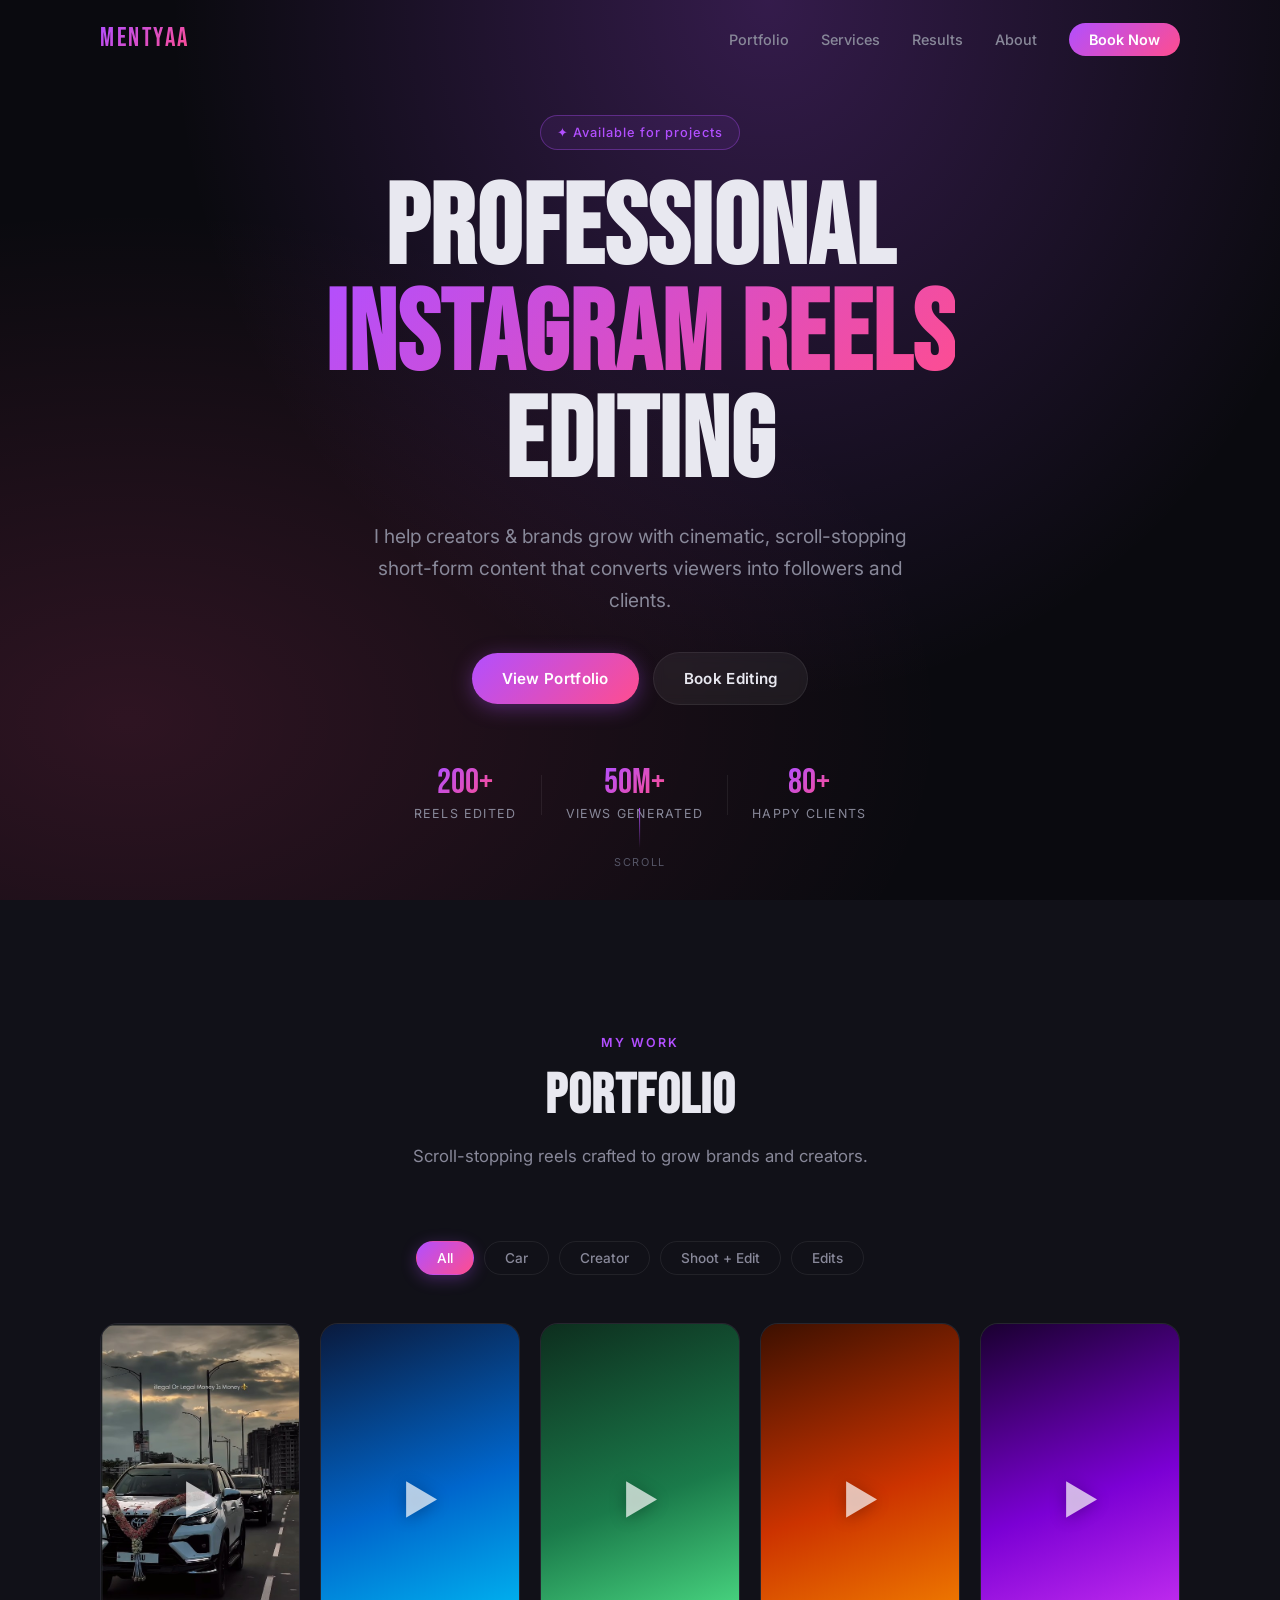
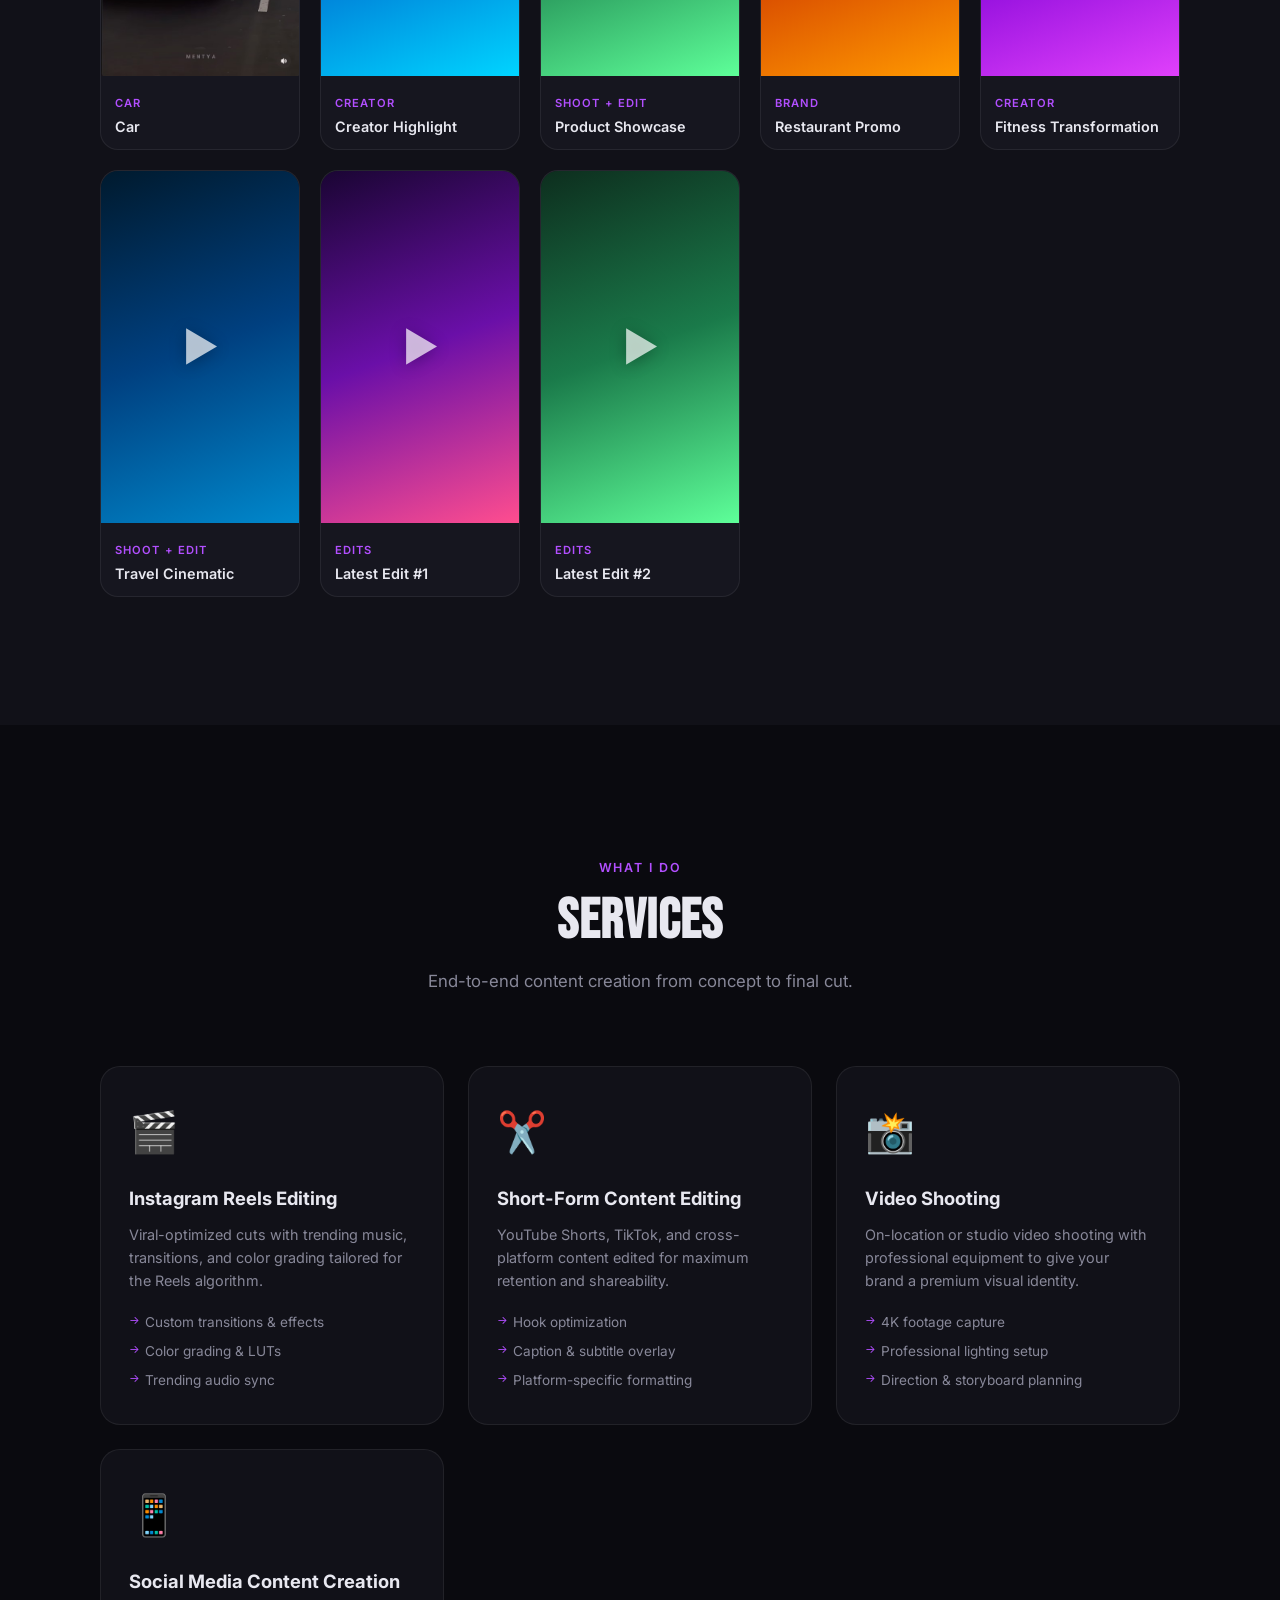
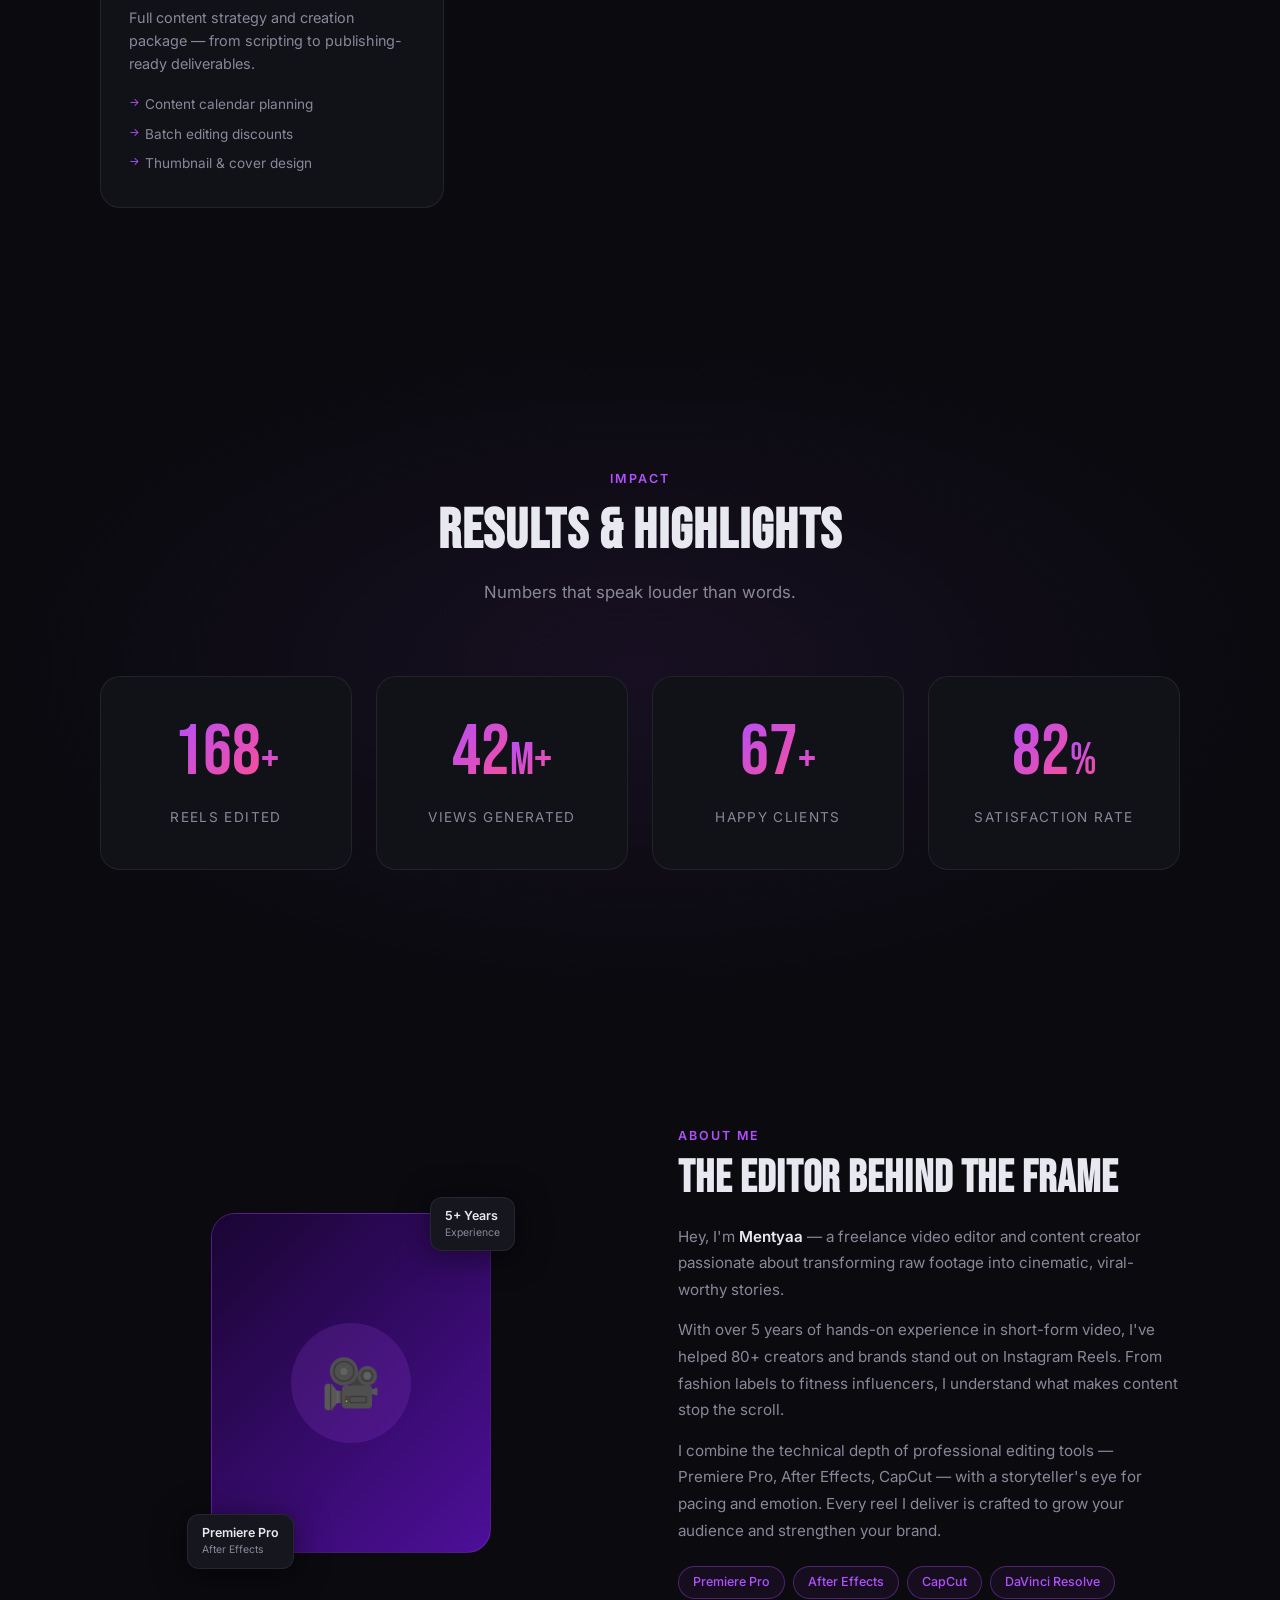
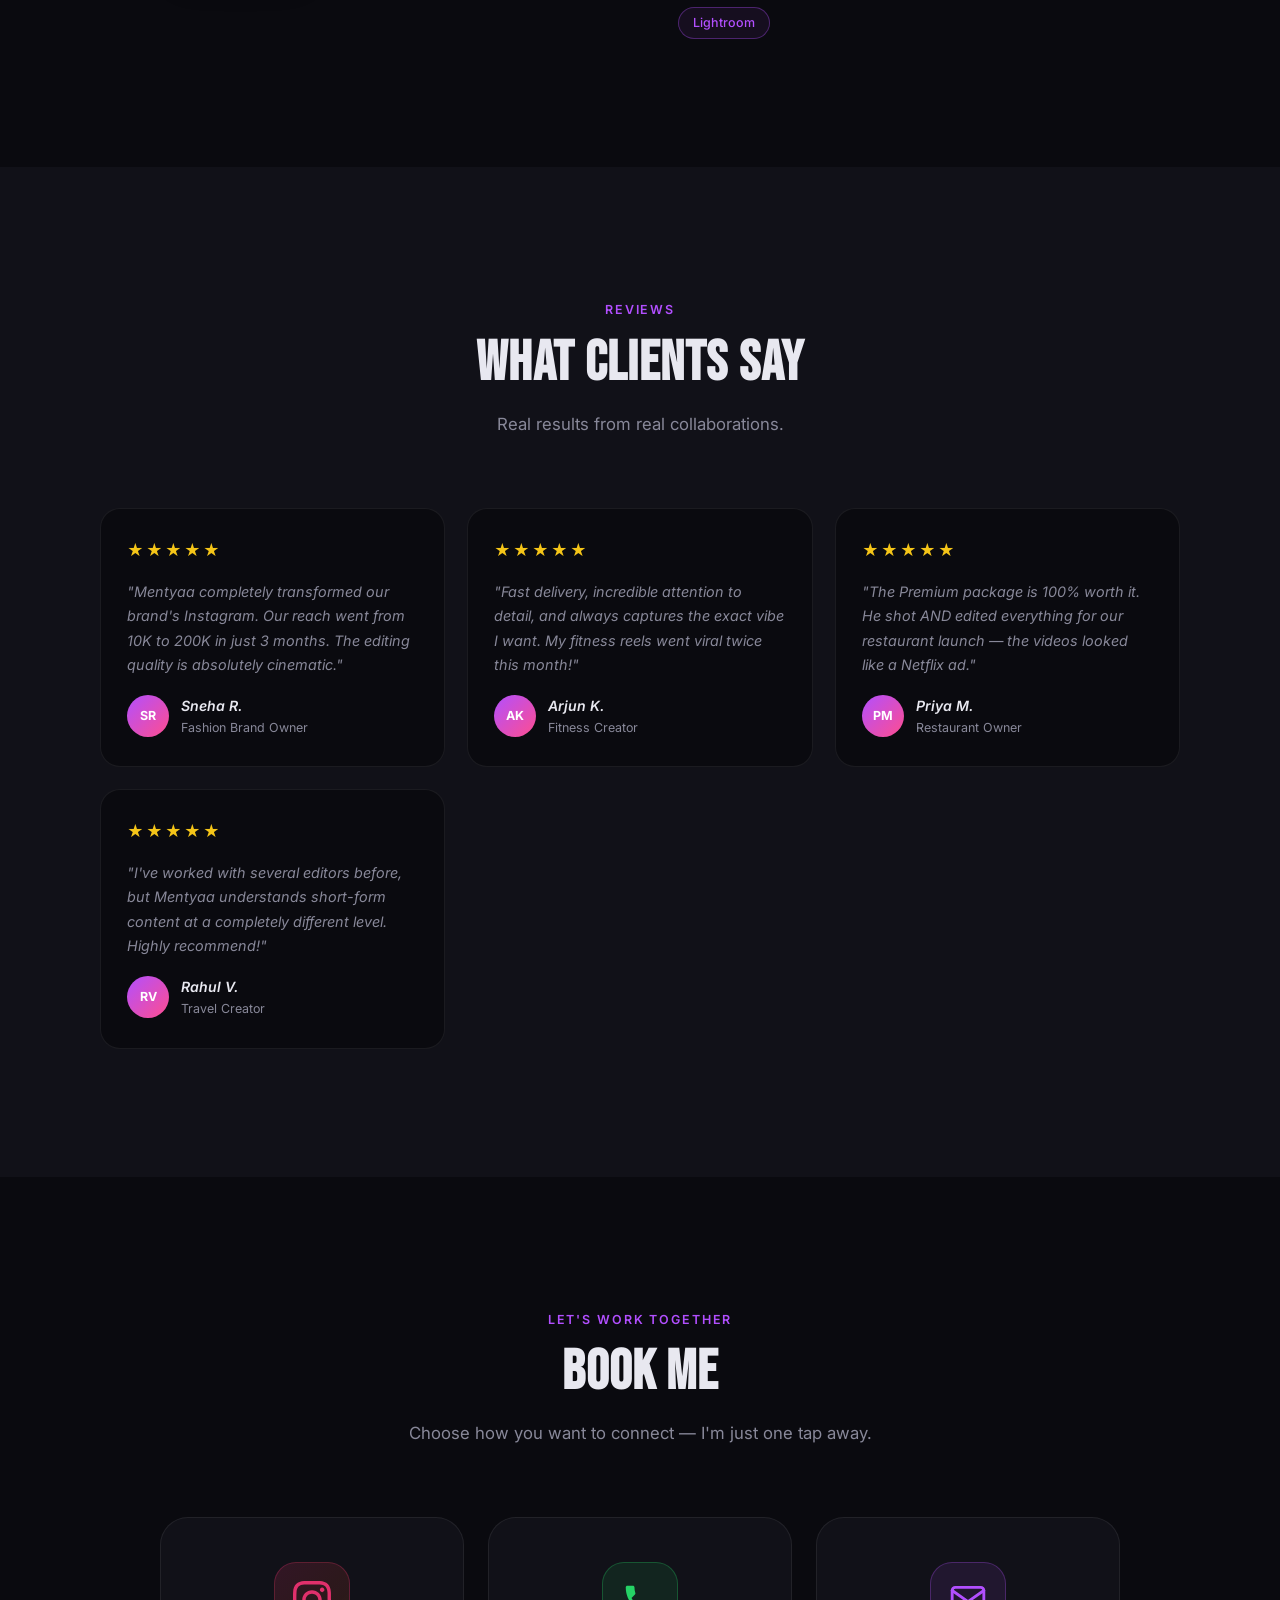
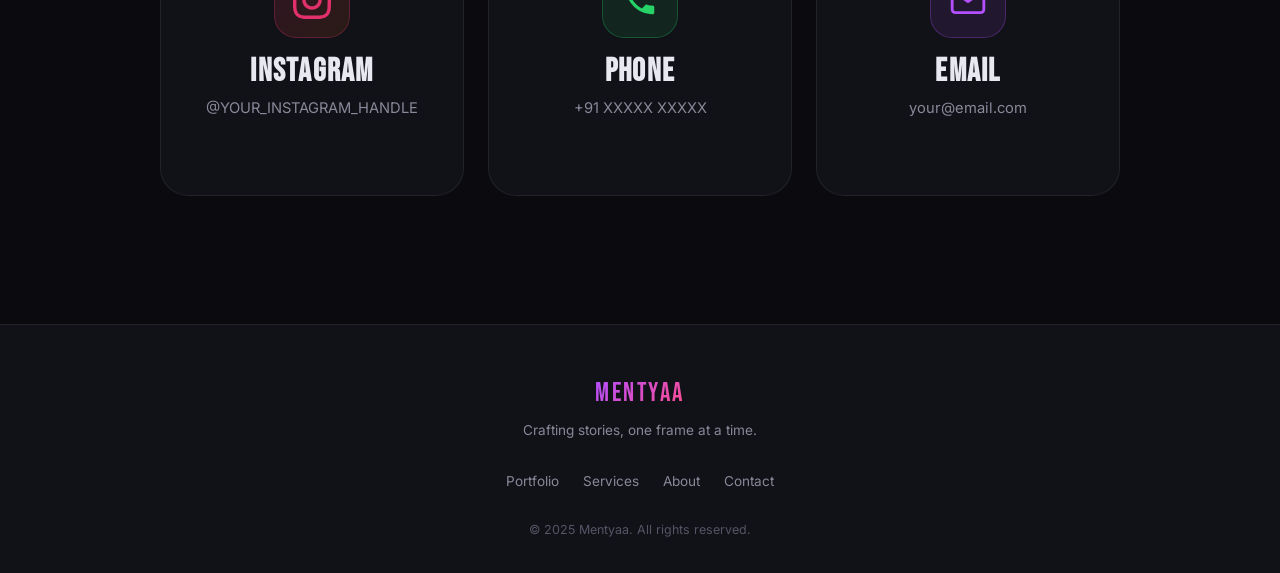
==== commit a9b7d029: "Update index.html" ====
--- a/index.html
+++ b/index.html
@@ -130,7 +130,7 @@
         <article class="reel-card reveal" data-category="Car"
                  data-video-src=""
                  data-reel-url="https://www.instagram.com/reel/DQTLK5PiOQb/?utm_source=ig_embed&amp;utm_campaign=loading"
-                 data-thumb=""
+                 data-thumb="thumbnails/edit1.jpg"
                  data-views="1.1"
                  aria-label="Car">
           <div class="reel-preview">
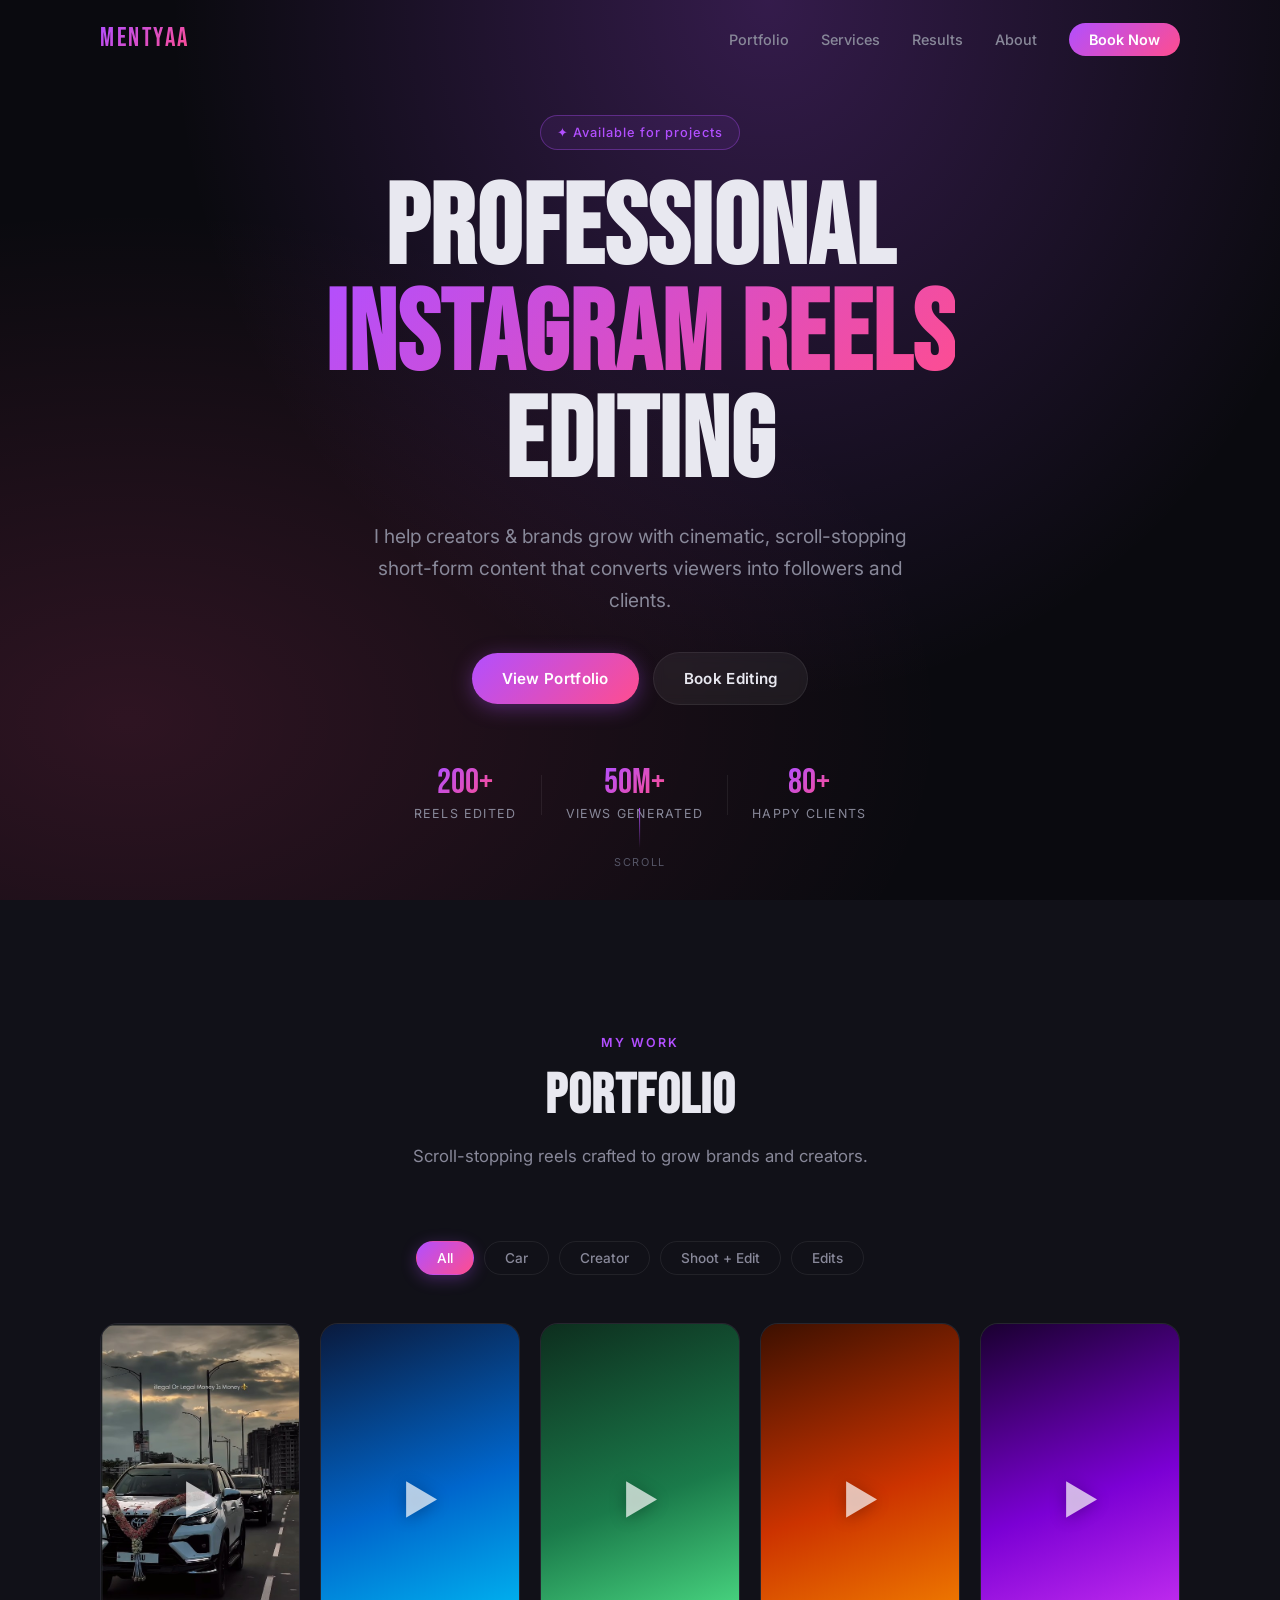
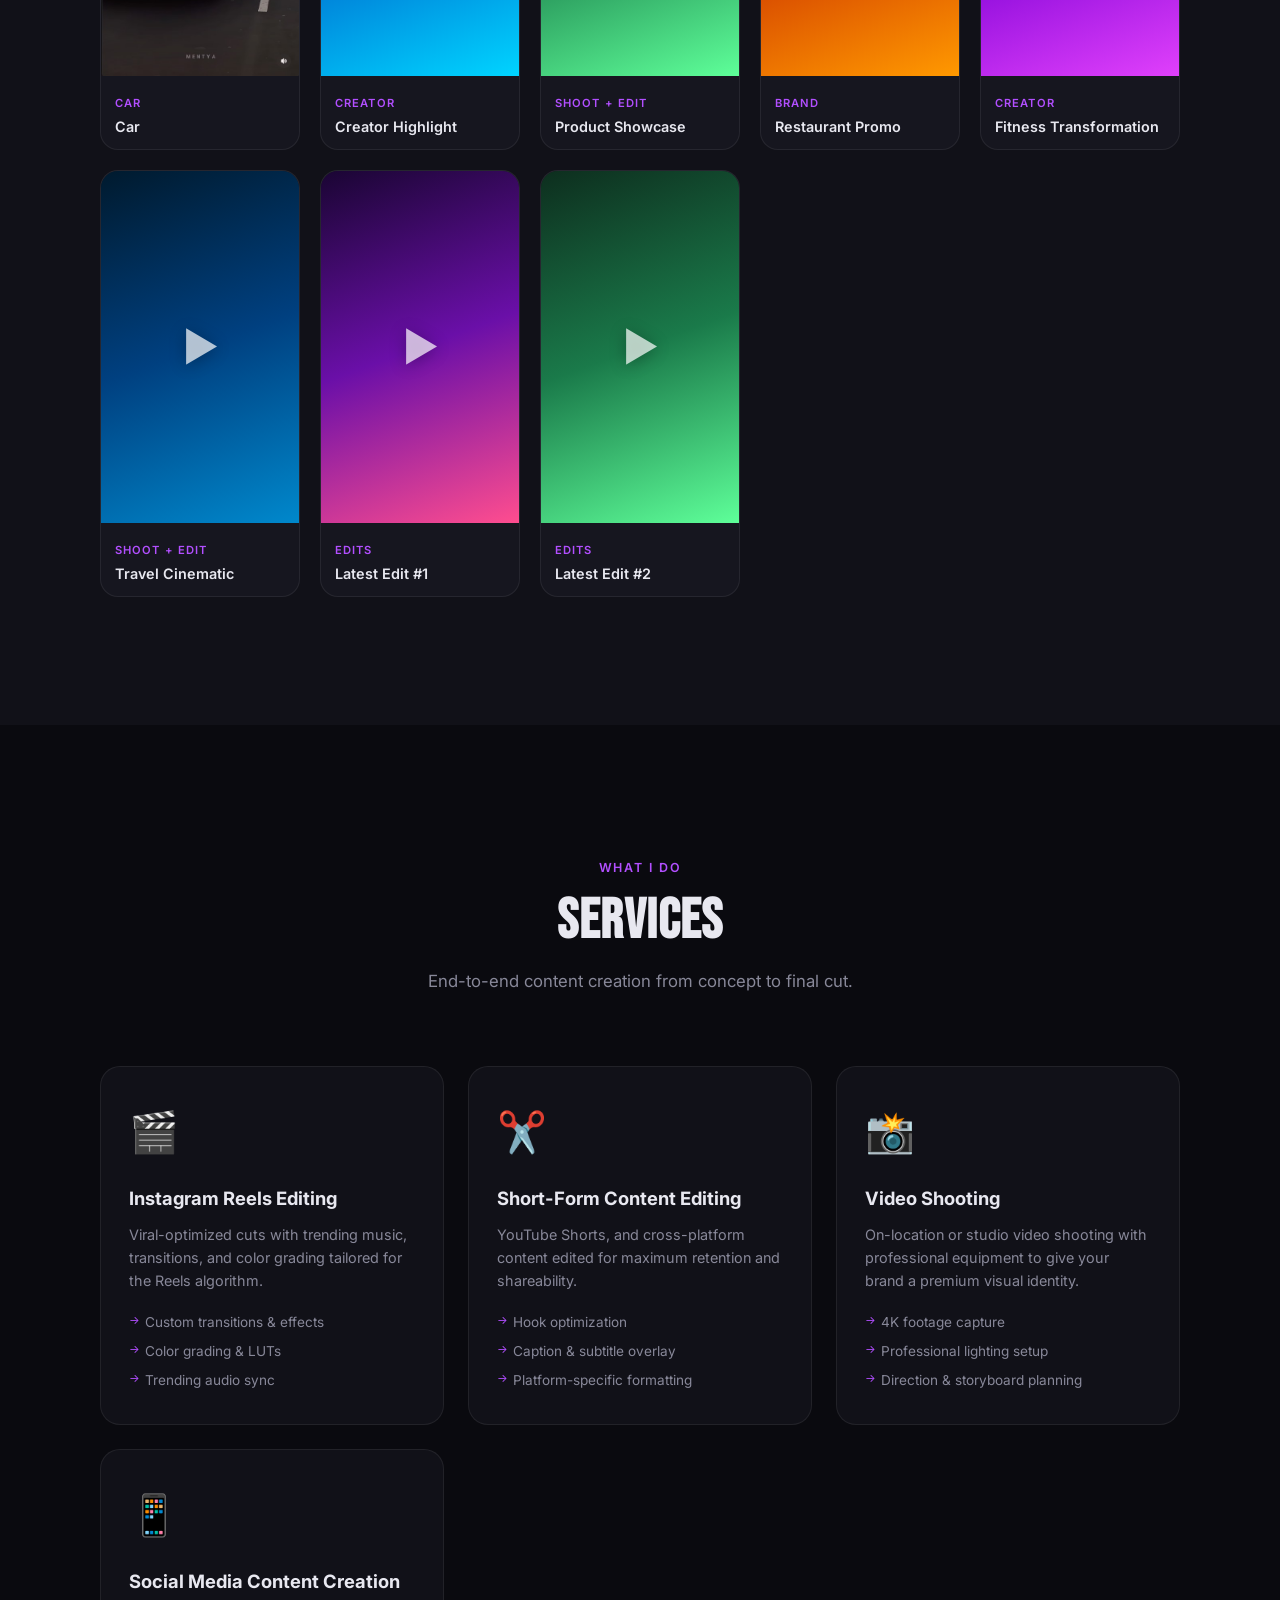
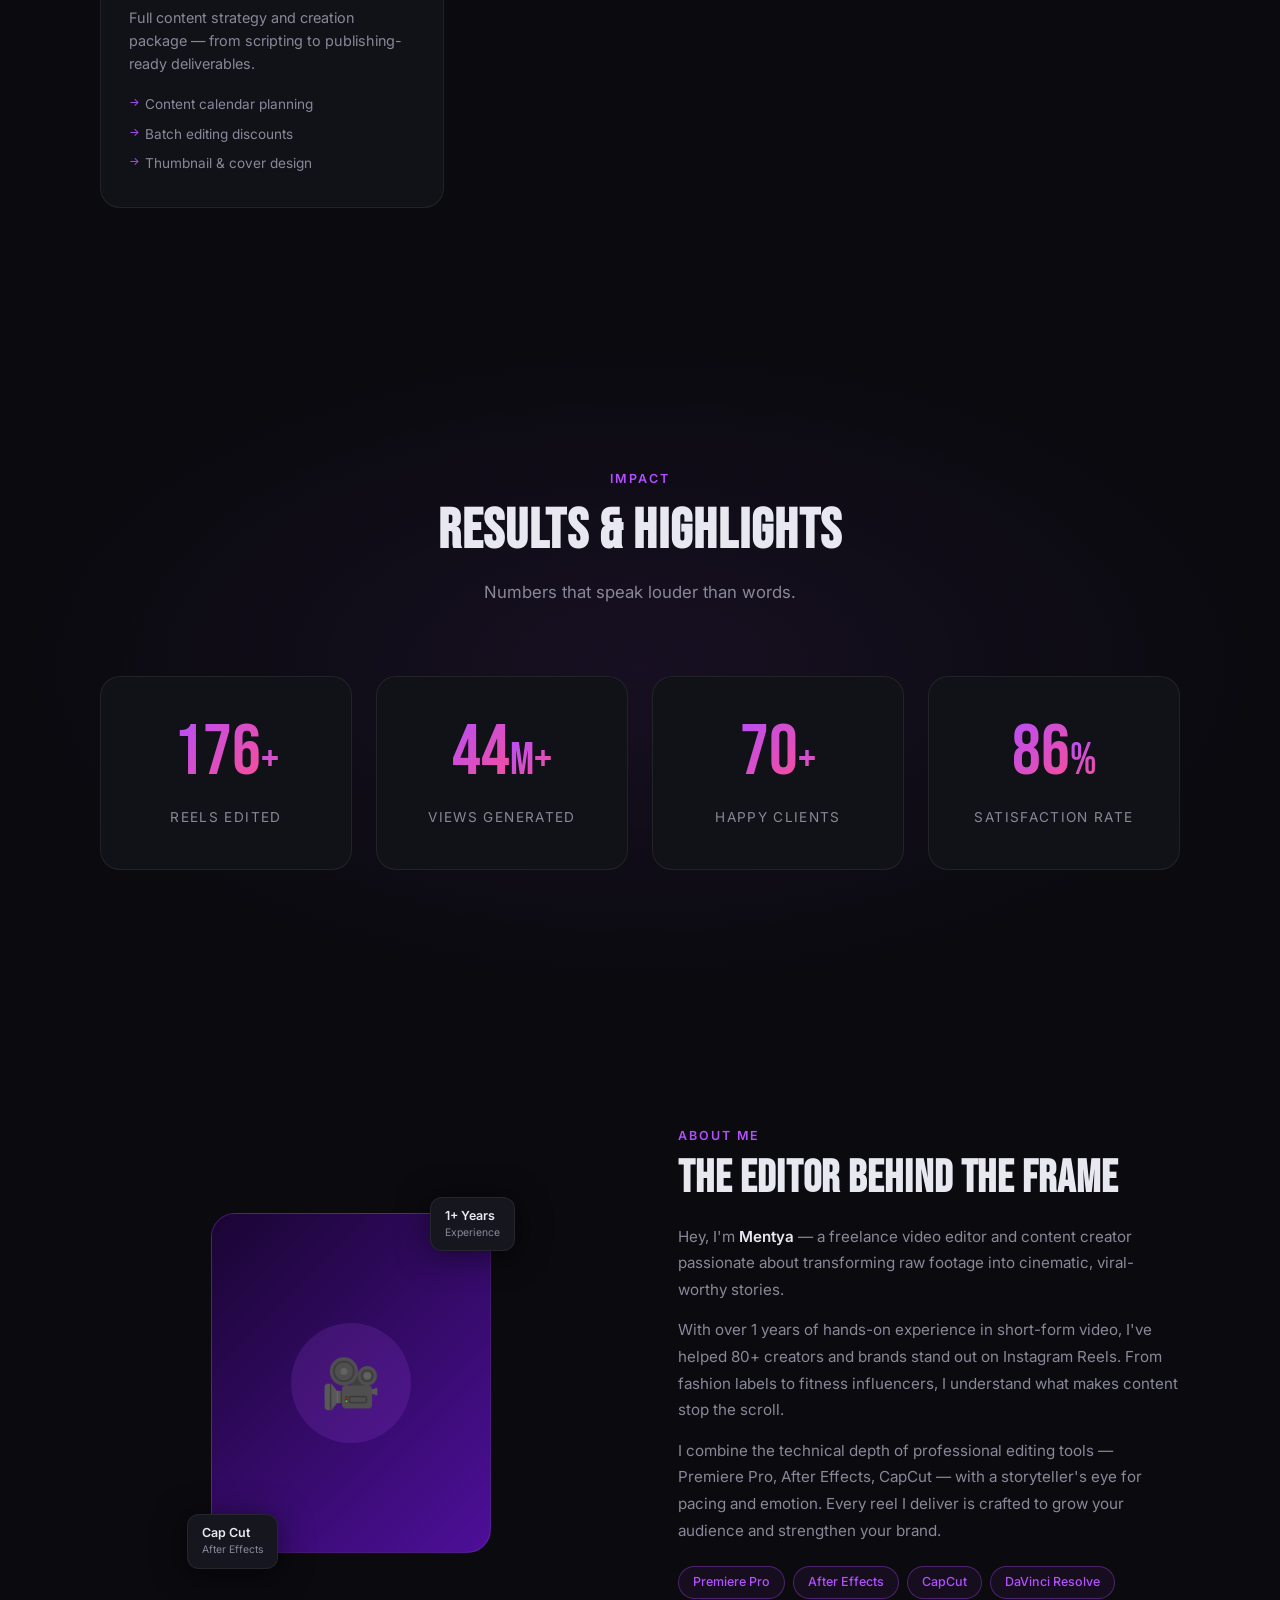
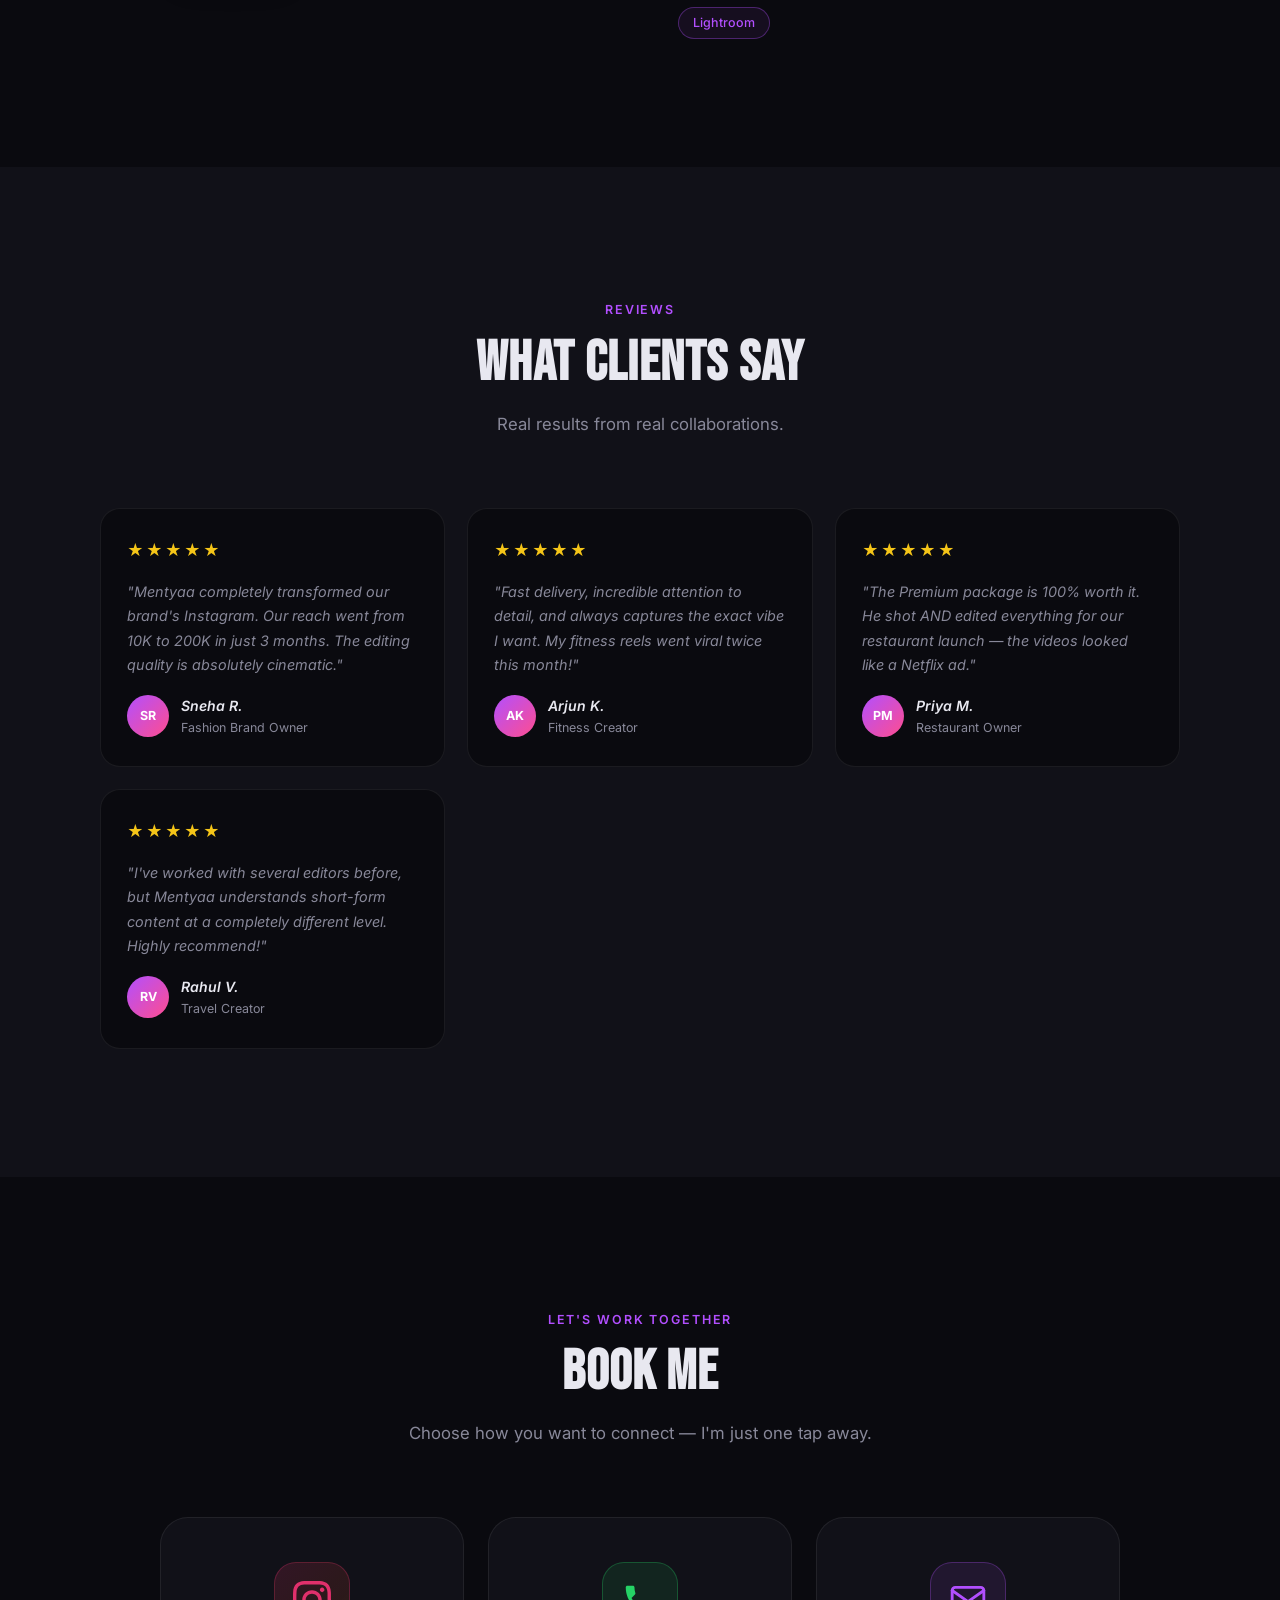
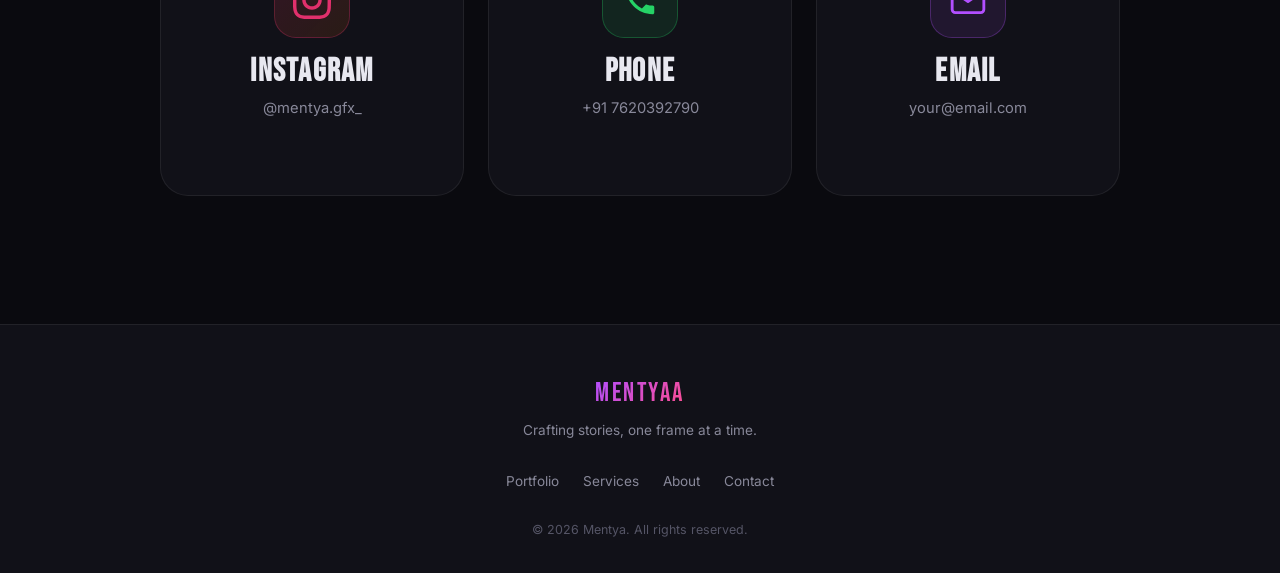
==== commit 11266bae: "Update index.html" ====
--- a/index.html
+++ b/index.html
@@ -9,7 +9,7 @@
   <meta property="og:title" content="Mentyaa – Professional Reels Editor" />
   <meta property="og:description" content="Helping creators & brands grow with cinematic Instagram Reels." />
   <meta property="og:type" content="website" />
-  <title>Mentyaa – Professional Reels Editor</title>
+  <title>Mentya – Professional Reels Editor</title>
   <link rel="stylesheet" href="style.css" />
   <!-- Google Fonts -->
   <link rel="preconnect" href="https://fonts.googleapis.com" />
@@ -322,7 +322,7 @@
         <div class="service-card reveal">
           <div class="service-icon" aria-hidden="true">✂️</div>
           <h3 class="service-title">Short-Form Content Editing</h3>
-          <p class="service-desc">YouTube Shorts, TikTok, and cross-platform content edited for maximum retention and shareability.</p>
+          <p class="service-desc">YouTube Shorts, and cross-platform content edited for maximum retention and shareability.</p>
           <ul class="service-features" role="list">
             <li>Hook optimization</li>
             <li>Caption &amp; subtitle overlay</li>
@@ -397,10 +397,10 @@
             </div>
           </div>
           <div class="about-badge-float about-badge-1">
-            <span>5+ Years</span><br /><small>Experience</small>
+            <span>1+ Years</span><br /><small>Experience</small>
           </div>
           <div class="about-badge-float about-badge-2">
-            <span>Premiere Pro</span><br /><small>After Effects</small>
+            <span>Cap Cut</span><br /><small>After Effects</small>
           </div>
         </div>
       </div>
@@ -408,11 +408,11 @@
         <span class="section-tag">About Me</span>
         <h2 class="section-title" id="about-heading">The Editor Behind the Frame</h2>
         <p class="about-text">
-          Hey, I'm <strong>Mentyaa</strong> — a freelance video editor and content creator
+          Hey, I'm <strong>Mentya</strong> — a freelance video editor and content creator
           passionate about transforming raw footage into cinematic, viral-worthy stories.
         </p>
         <p class="about-text">
-          With over 5 years of hands-on experience in short-form video, I've helped
+          With over 1 years of hands-on experience in short-form video, I've helped
           80+ creators and brands stand out on Instagram Reels. From fashion labels to
           fitness influencers, I understand what makes content stop the scroll.
         </p>
@@ -530,7 +530,7 @@
           </div>
           <div class="book-card__body">
             <h3 class="book-card__title">Instagram</h3>
-            <p class="book-card__sub">@YOUR_INSTAGRAM_HANDLE</p>
+            <p class="book-card__sub">@mentya.gfx_</p>
             <span class="book-card__action">View Profile ↗</span>
           </div>
         </a>
@@ -547,7 +547,7 @@
           </div>
           <div class="book-card__body">
             <h3 class="book-card__title">Phone</h3>
-            <p class="book-card__sub">+91 XXXXX XXXXX</p>
+            <p class="book-card__sub">+91 7620392790</p>
             <span class="book-card__action">Tap to Call ↗</span>
           </div>
         </a>
@@ -587,7 +587,7 @@
         <a href="#about">About</a>
         <a href="#contact">Contact</a>
       </nav>
-      <p class="footer-copy">&copy; 2025 Mentyaa. All rights reserved.</p>
+      <p class="footer-copy">&copy; 2026 Mentya. All rights reserved.</p>
     </div>
   </footer>
 
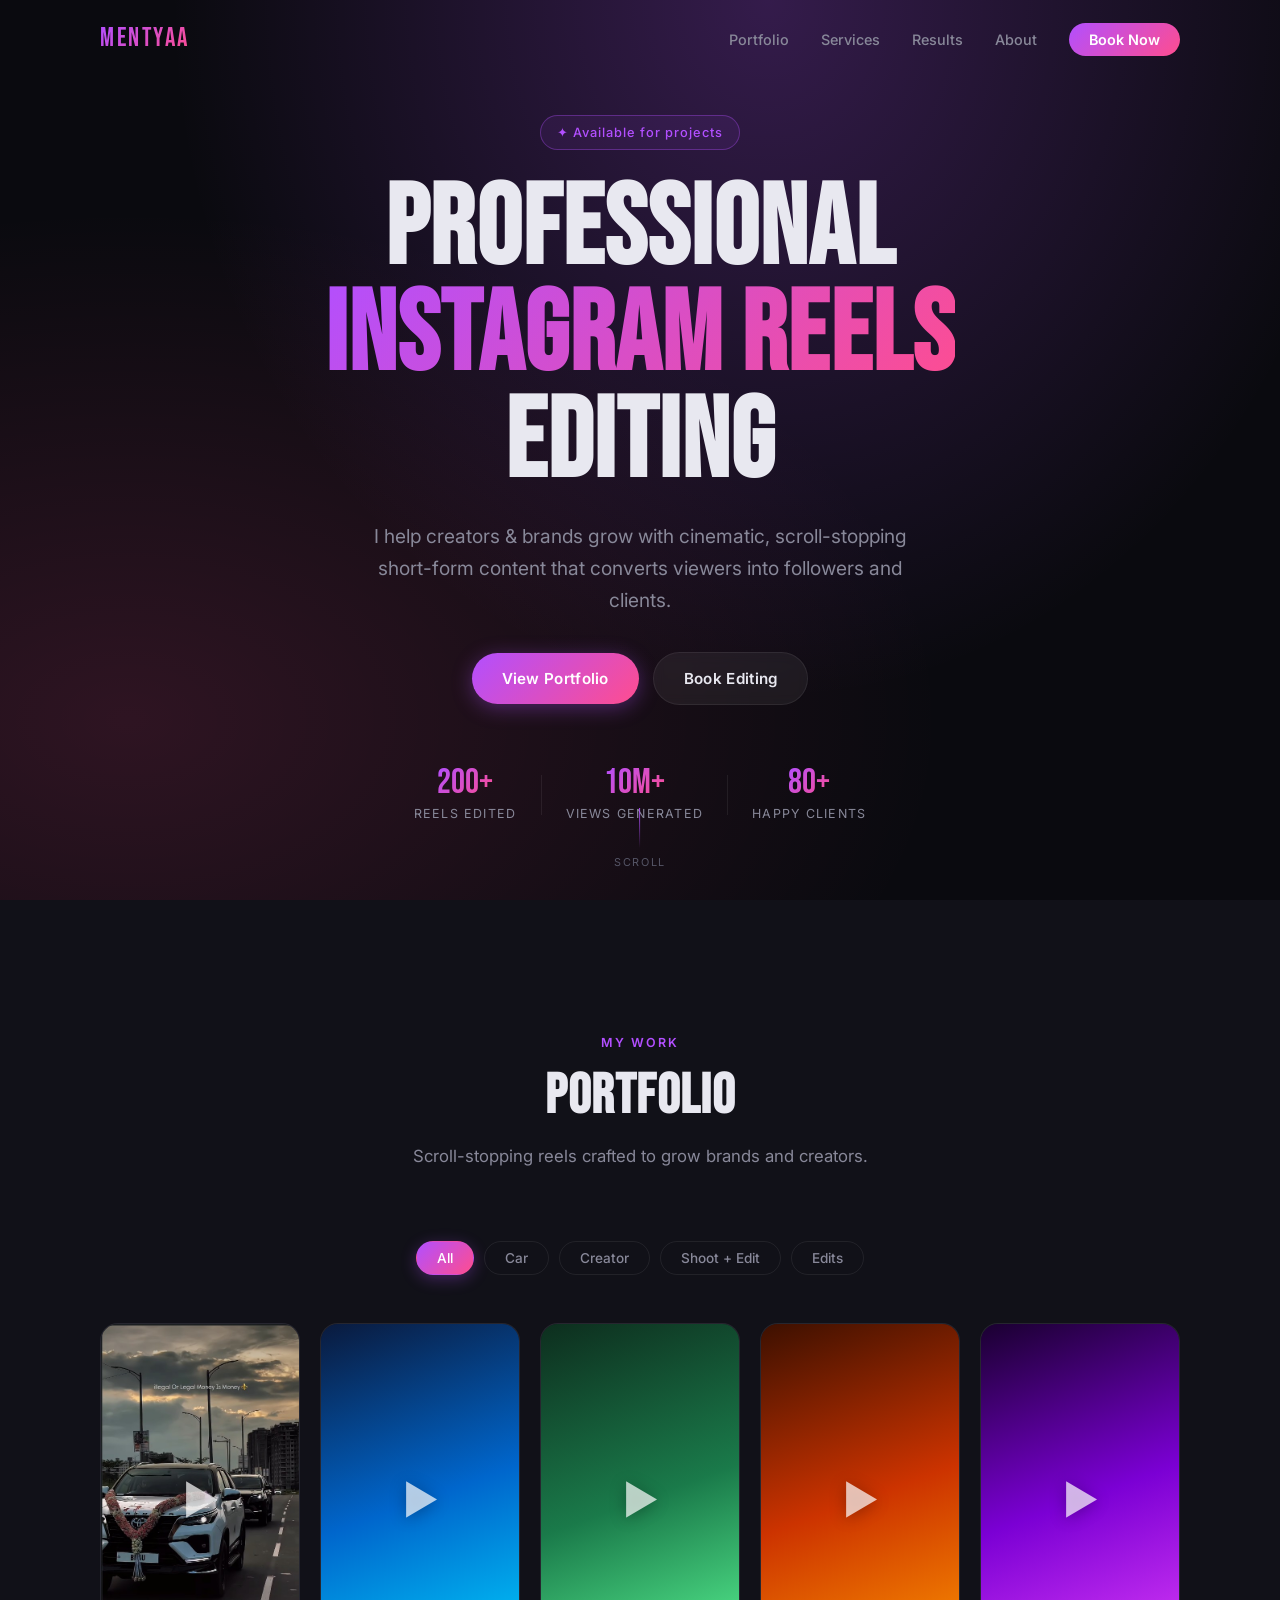
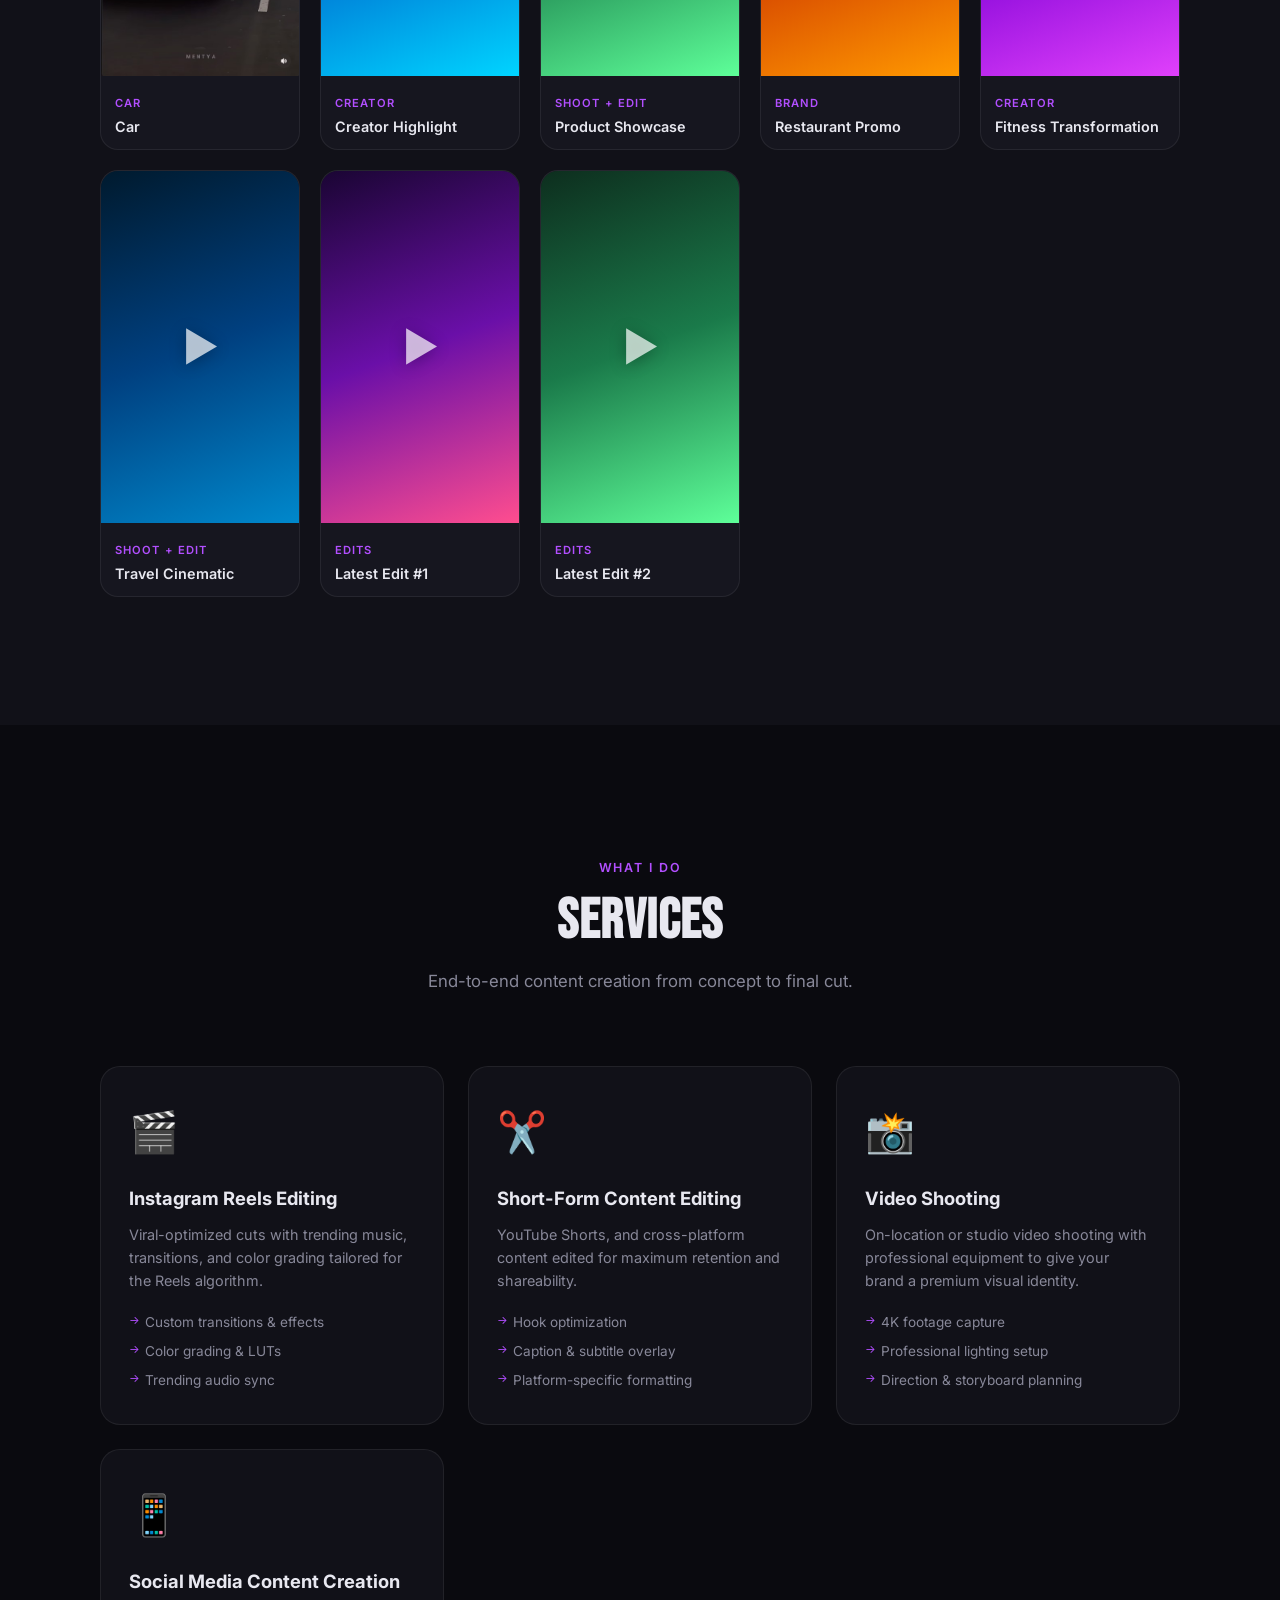
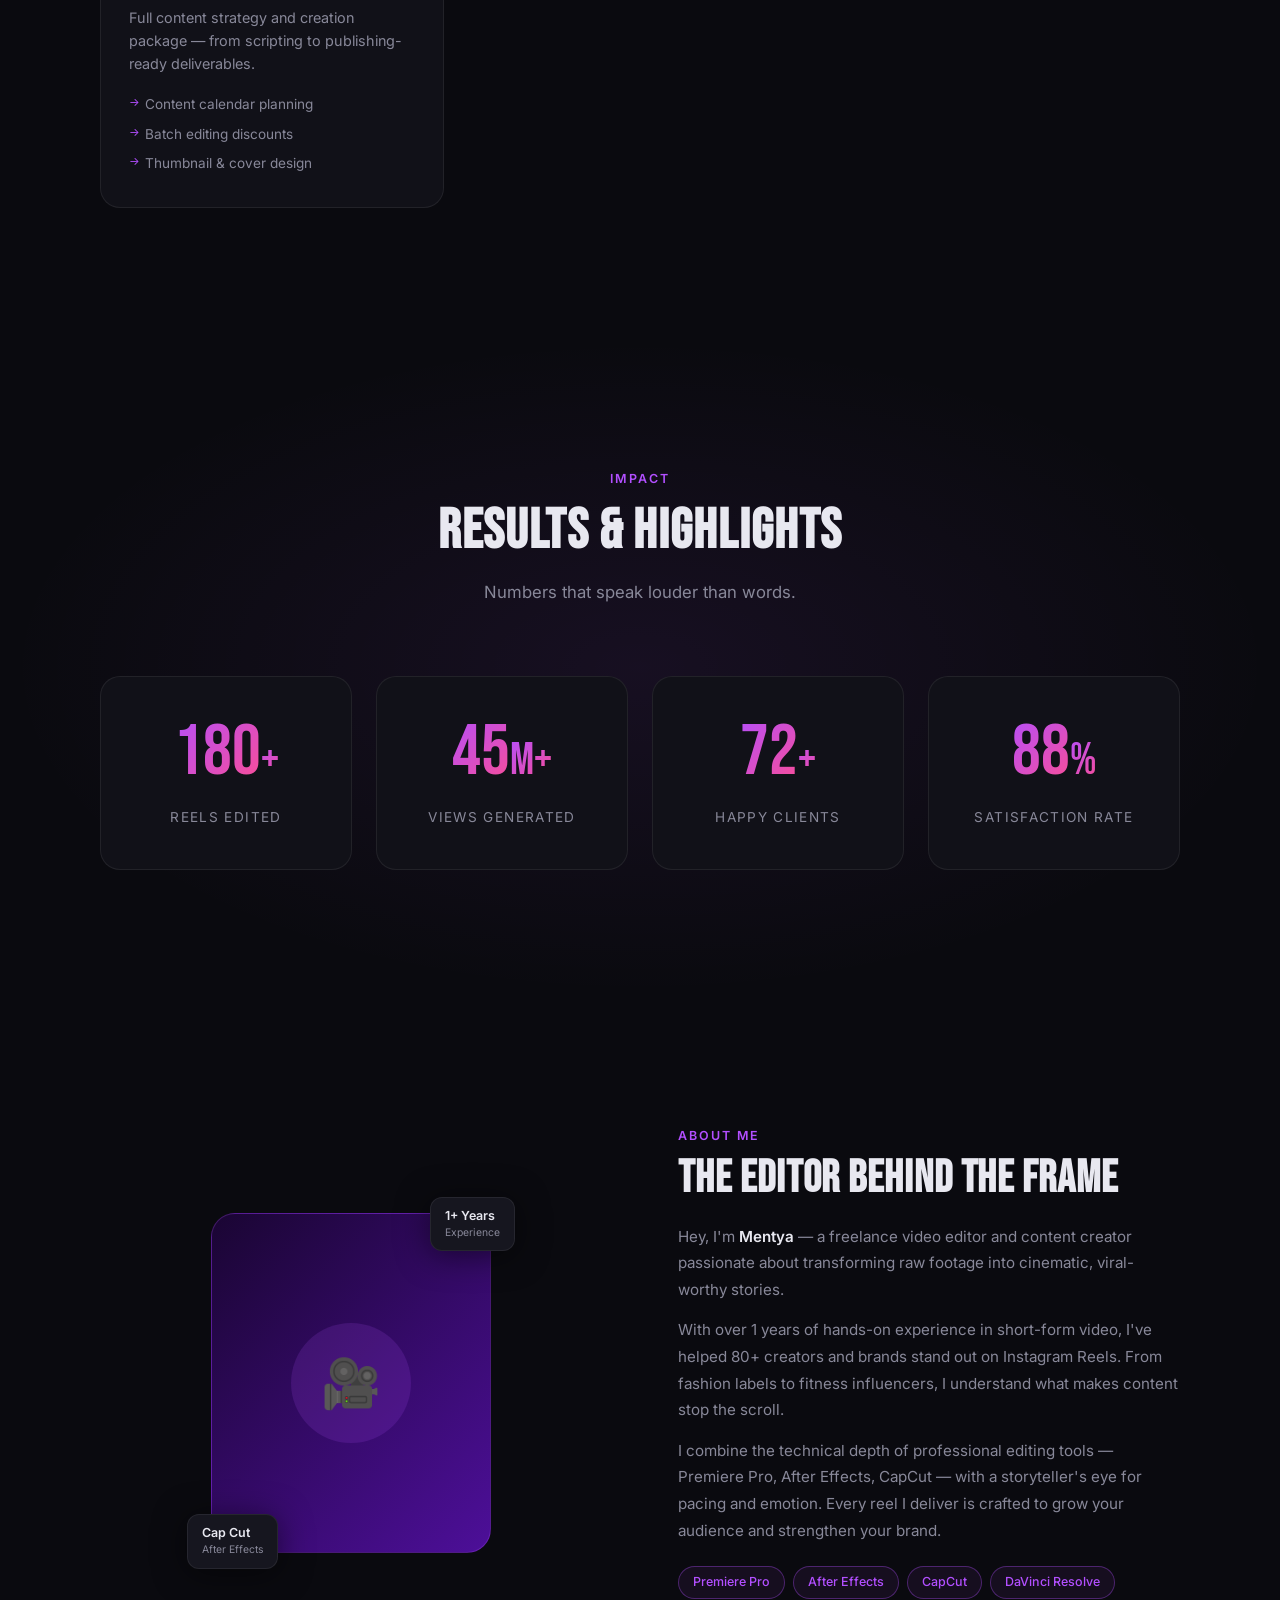
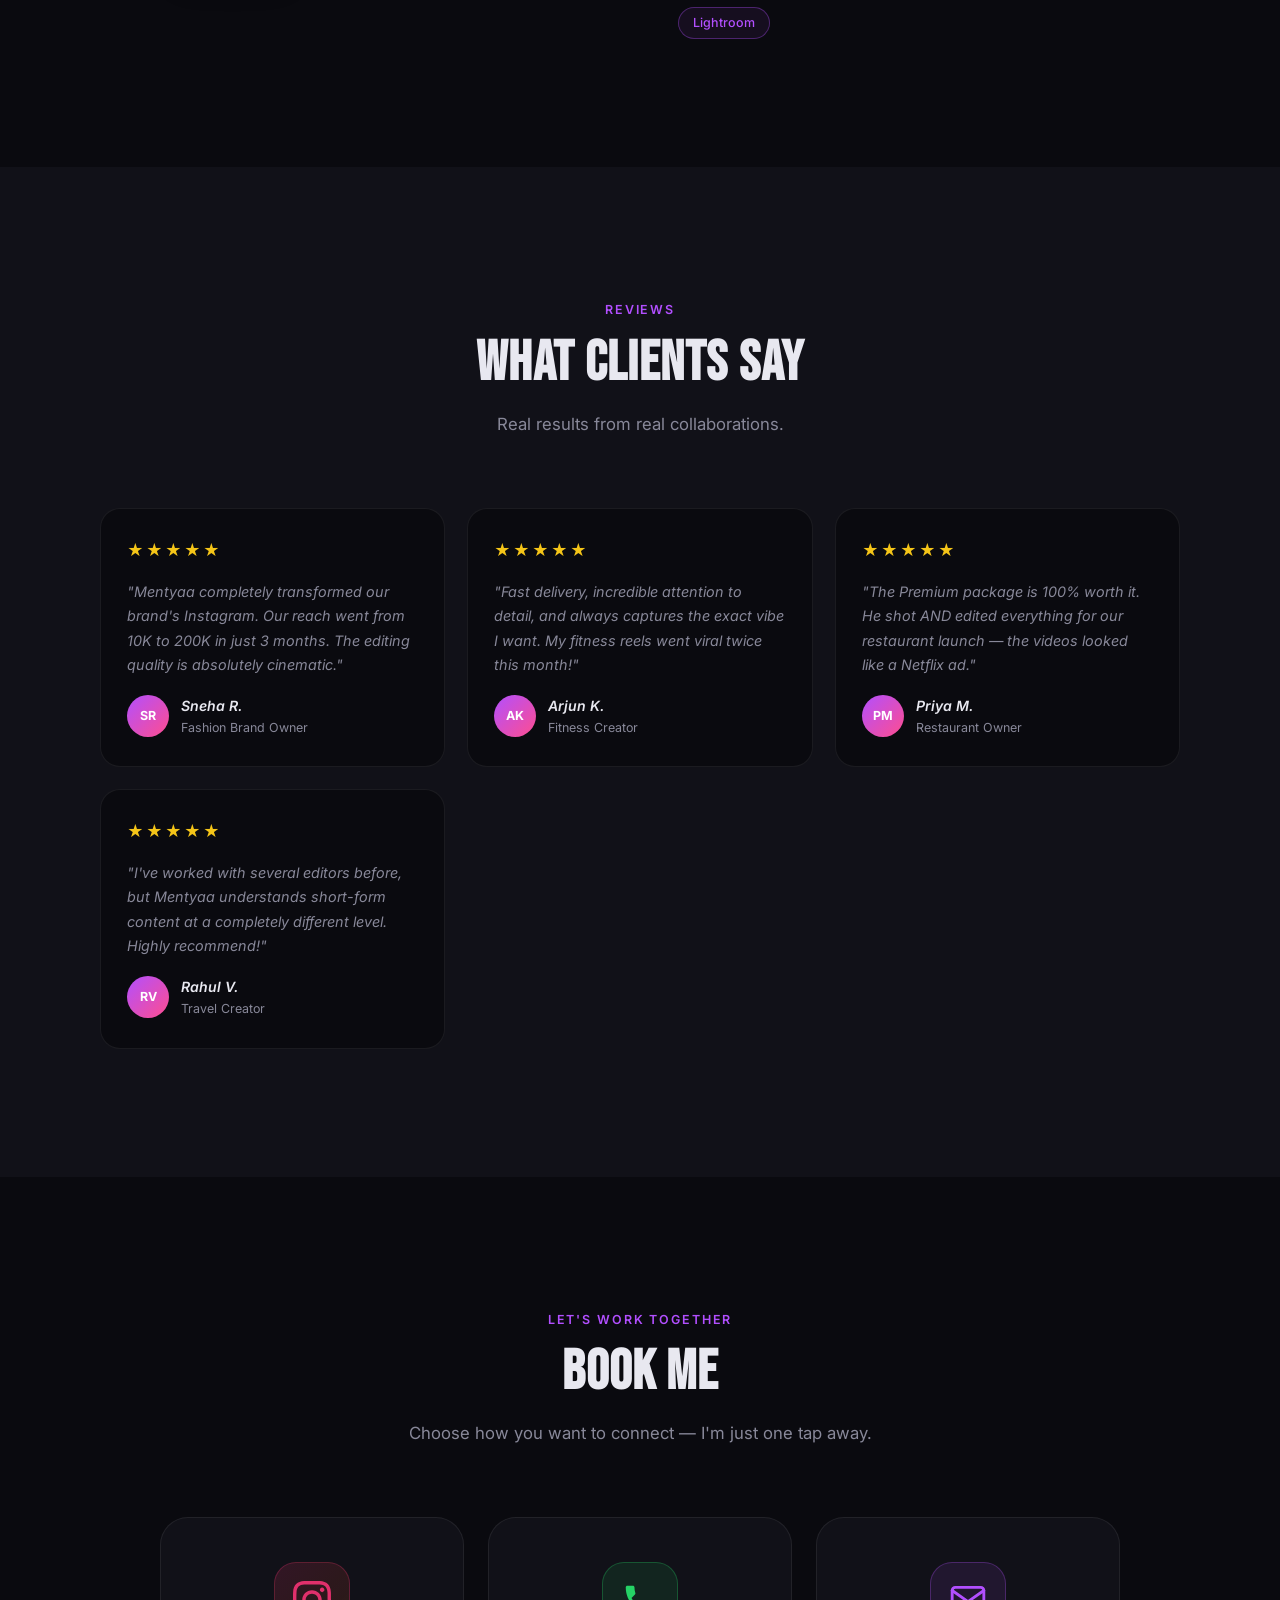
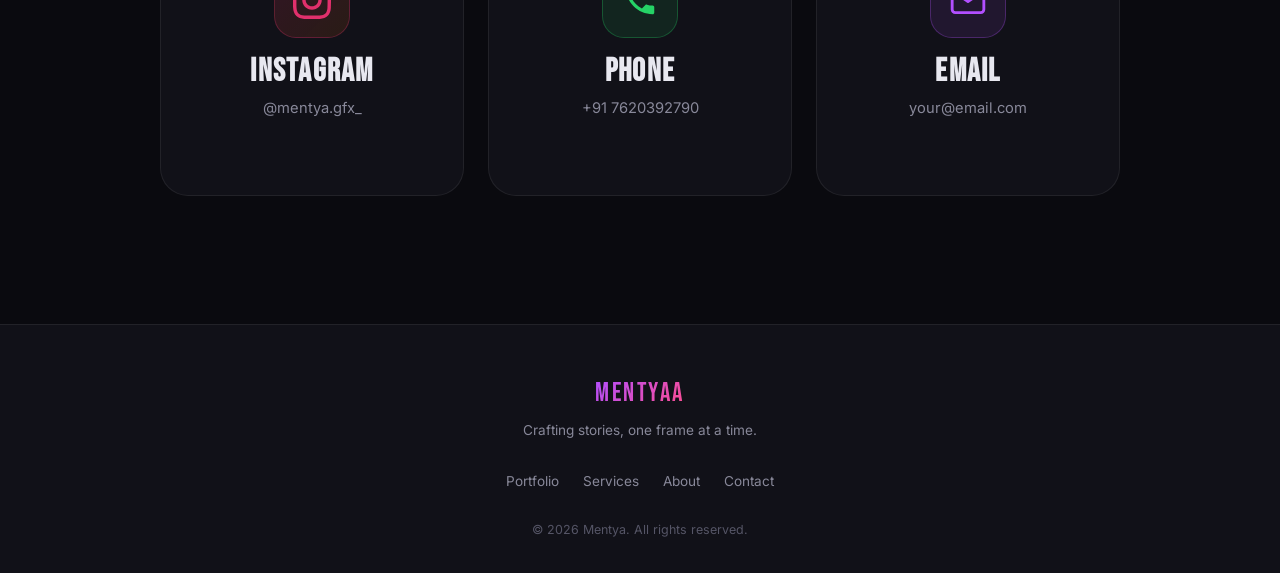
==== commit 004c0c12: "Update index.html" ====
--- a/index.html
+++ b/index.html
@@ -5,7 +5,7 @@
   <meta name="viewport" content="width=device-width, initial-scale=1.0" />
   <meta name="description" content="Professional Instagram Reels editor and video shooter. Helping creators and brands grow with engaging short-form content." />
   <meta name="keywords" content="Instagram Reels editor, video editing, short-form content, video shooting, social media" />
-  <meta name="author" content="Mentyaa" />
+  <meta name="author" content="Mentya" />
   <meta property="og:title" content="Mentyaa – Professional Reels Editor" />
   <meta property="og:description" content="Helping creators & brands grow with cinematic Instagram Reels." />
   <meta property="og:type" content="website" />
@@ -67,7 +67,7 @@
         </div>
         <div class="stat-divider" aria-hidden="true"></div>
         <div class="stat">
-          <span class="stat-number">50M+</span>
+          <span class="stat-number">10M+</span>
           <span class="stat-label">Views Generated</span>
         </div>
         <div class="stat-divider" aria-hidden="true"></div>
@@ -518,7 +518,7 @@
       <div class="book-cards">
 
         <!-- Instagram -->
-        <a href="https://www.instagram.com/YOUR_INSTAGRAM_HANDLE/"
+        <a href="https://www.instagram.com/mentya.gfx_?utm_source=ig_web_button_share_sheet&igsh=ZDNlZDc0MzIxNw=="
            target="_blank" rel="noopener noreferrer"
            class="book-card book-card--ig reveal"
            aria-label="Open Instagram profile">
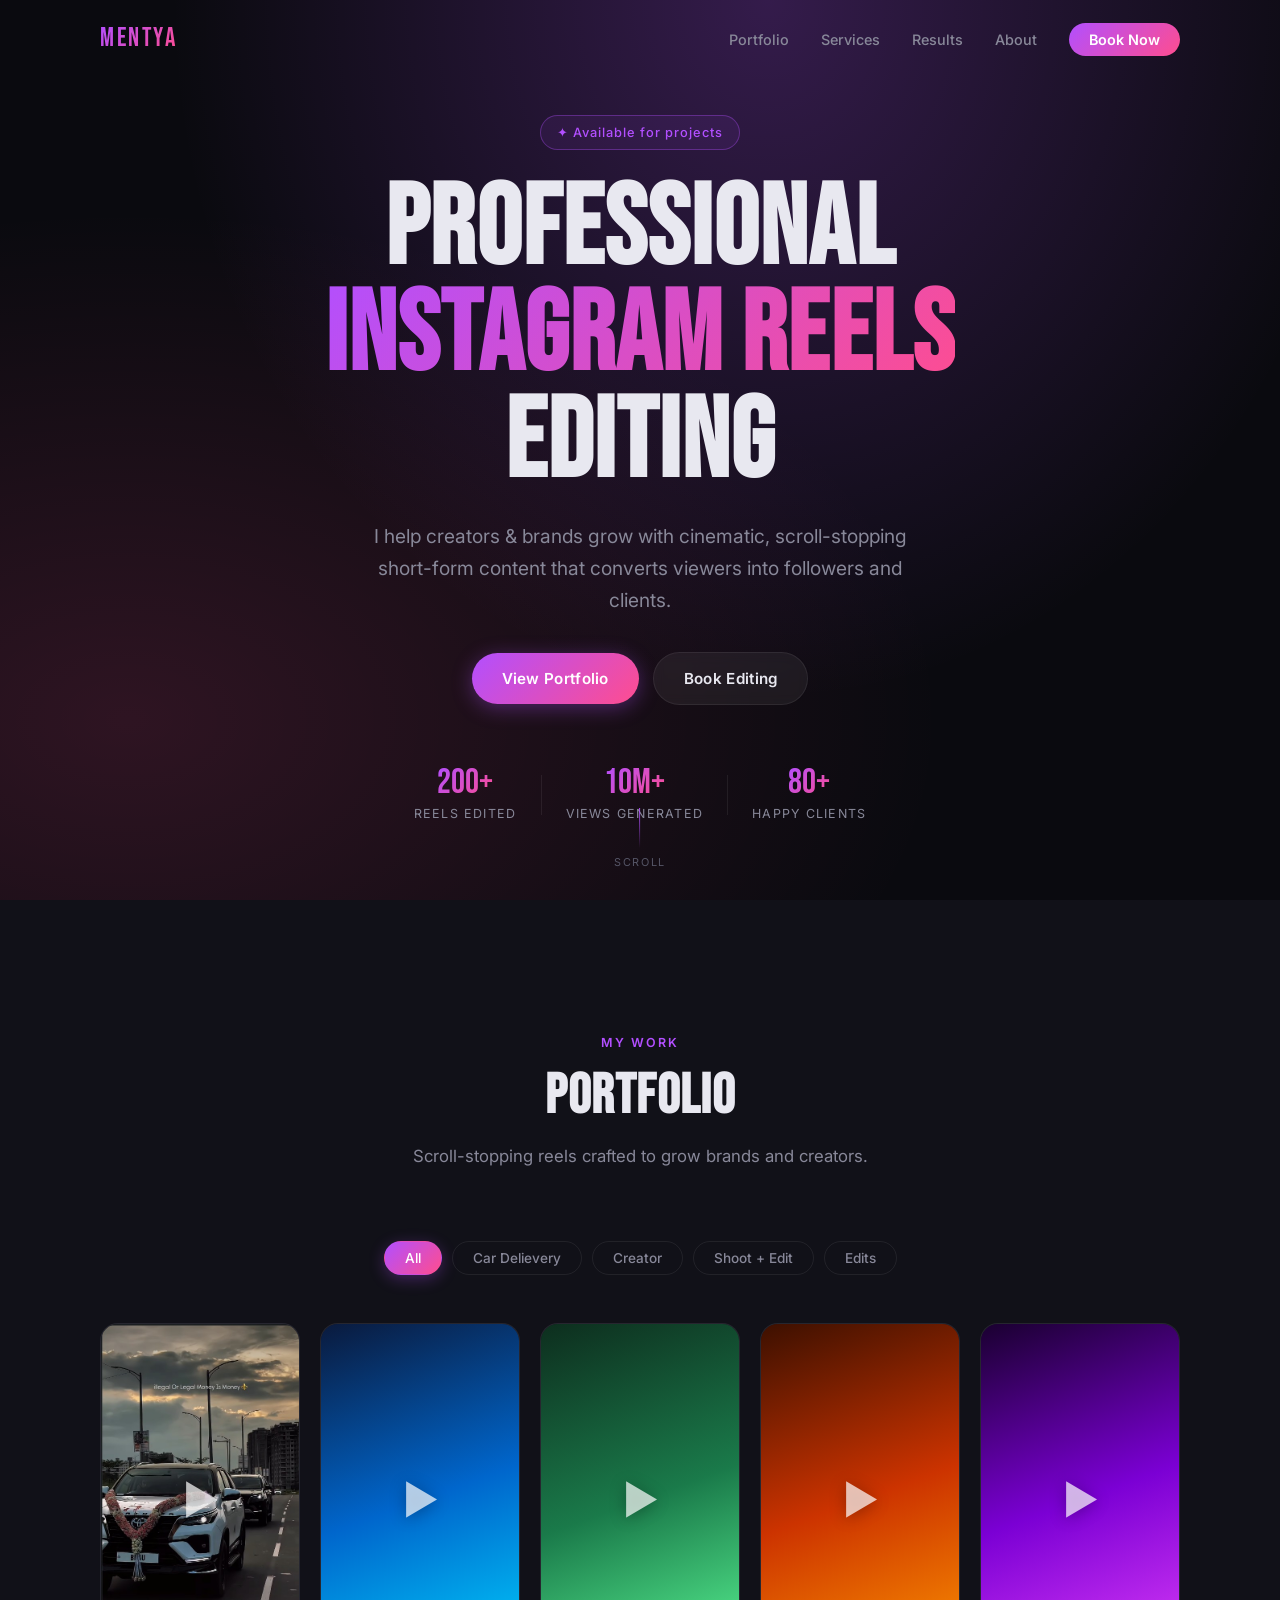
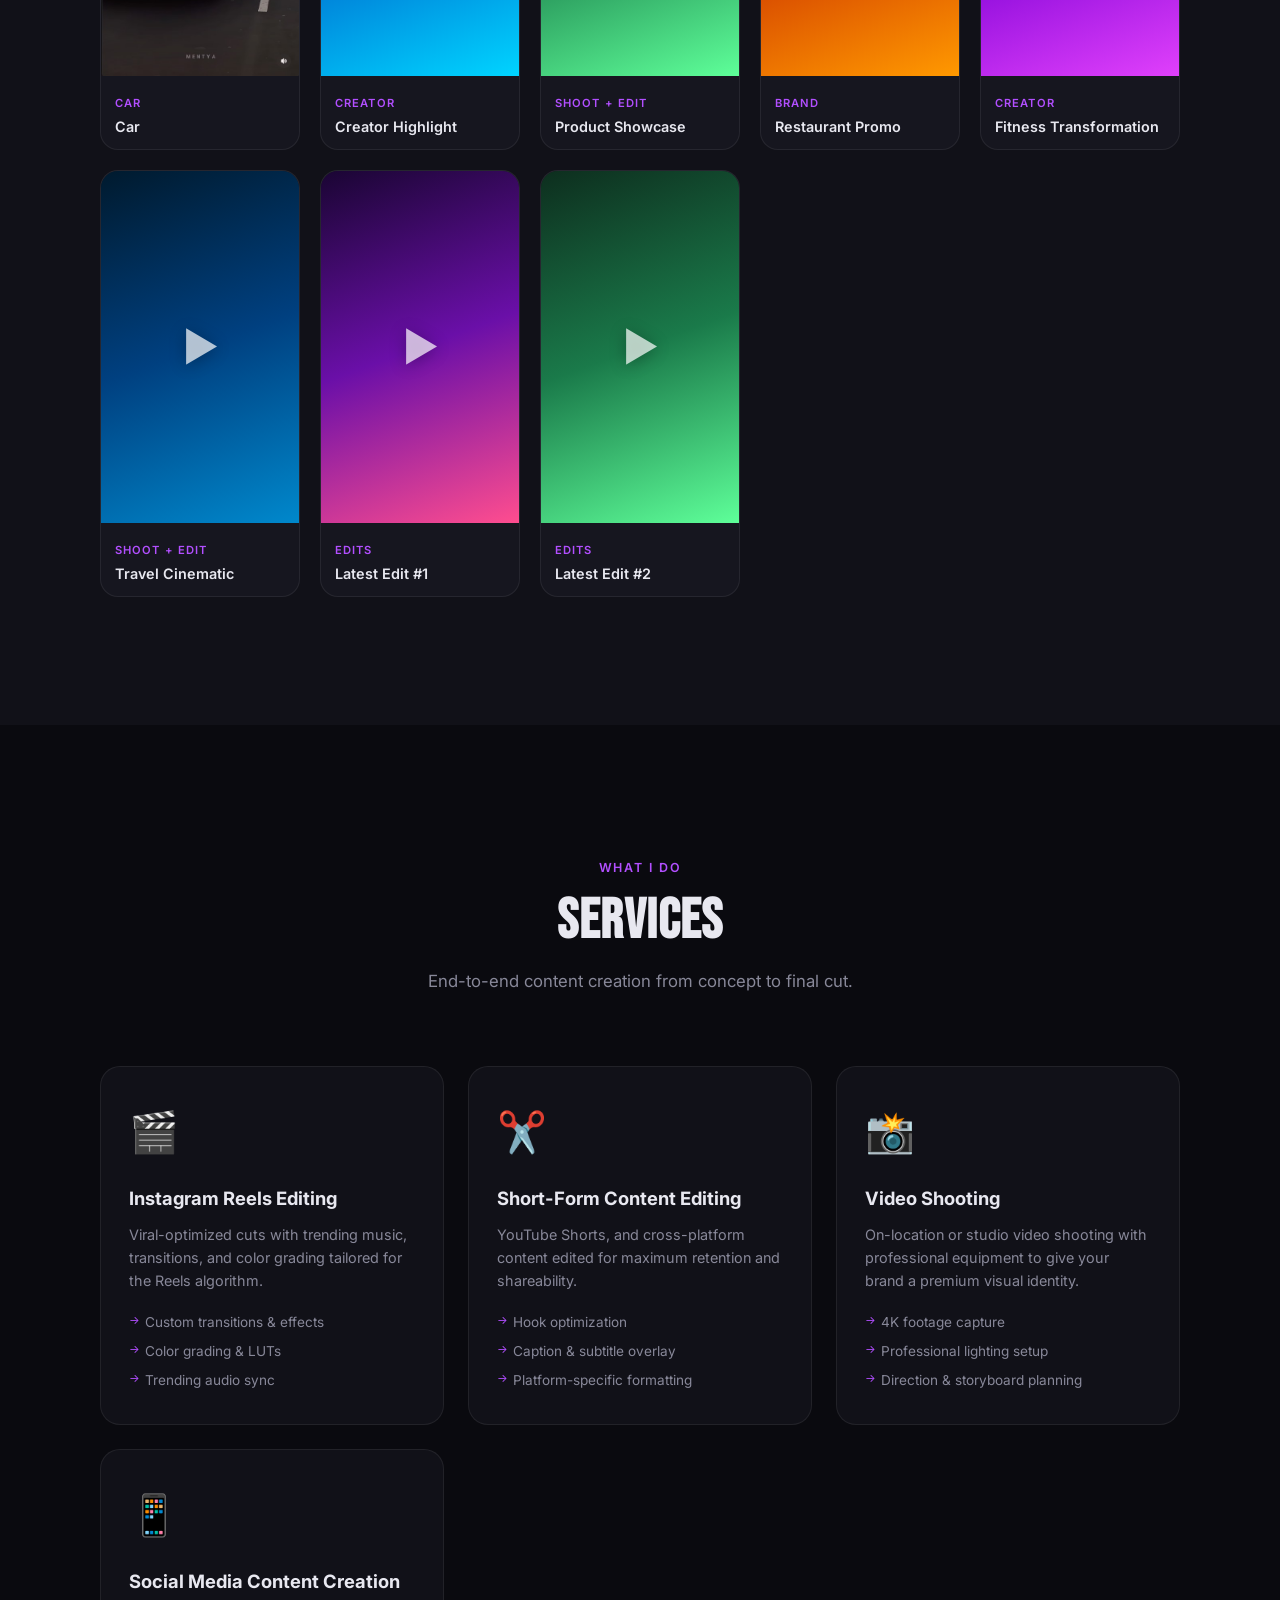
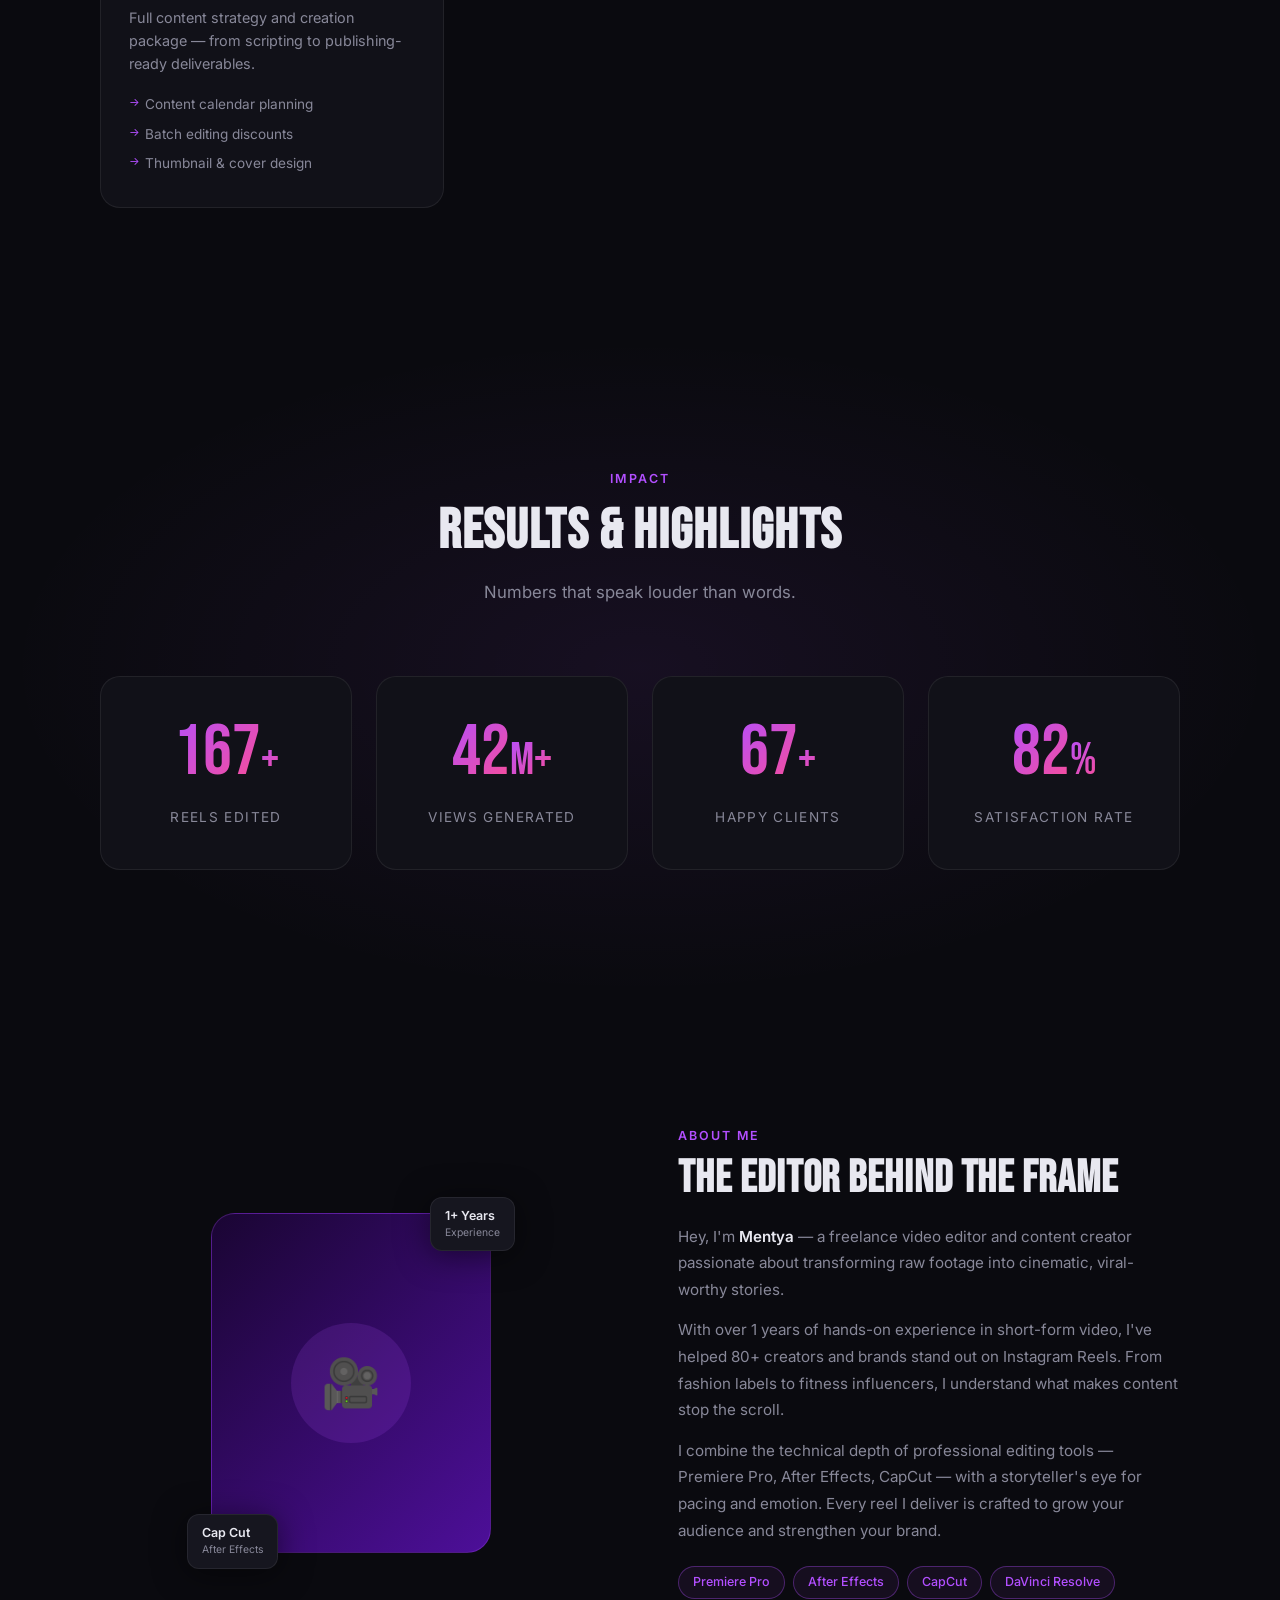
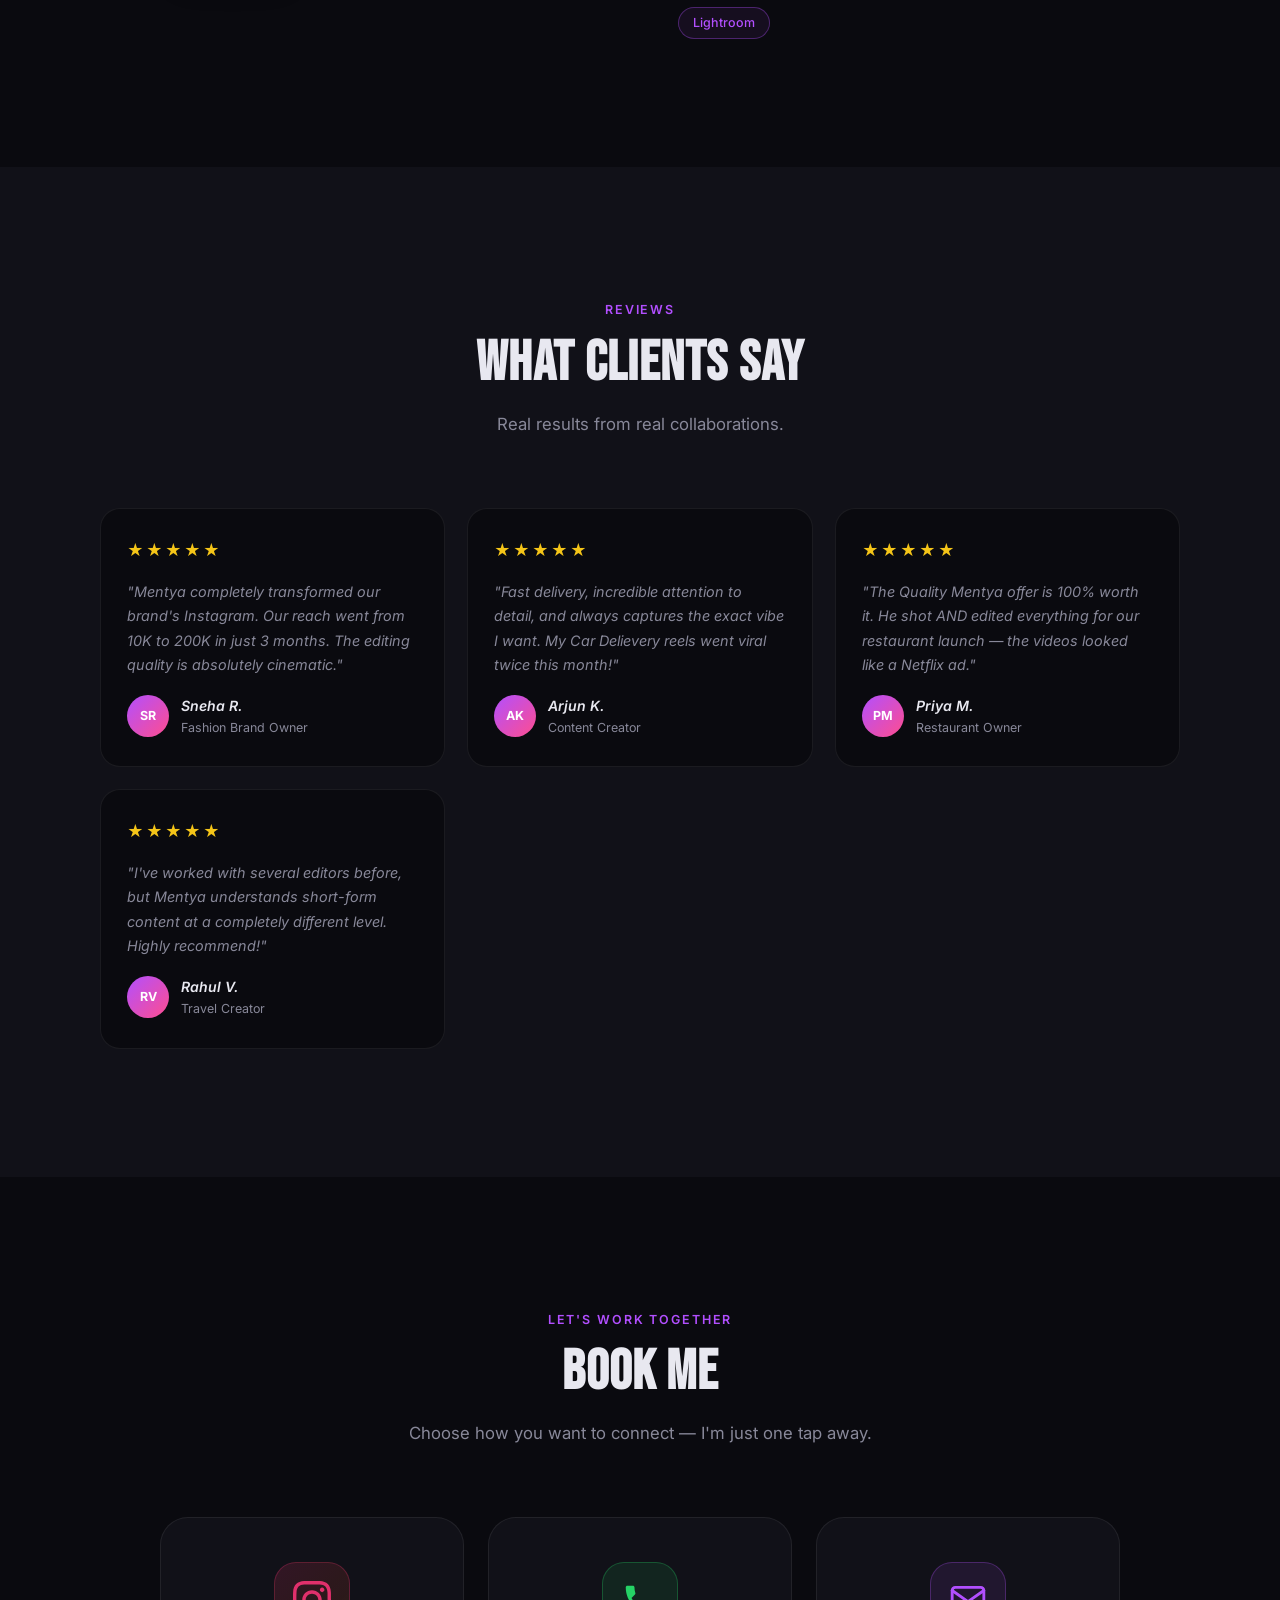
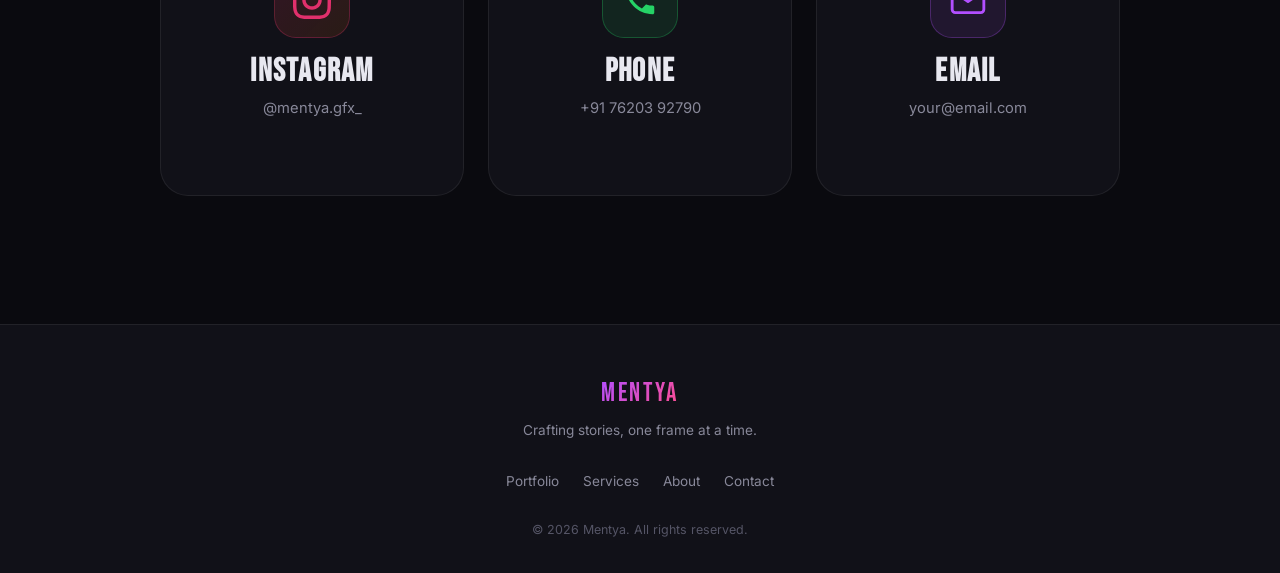
==== commit ade2a53c: "Correct spelling of 'Mentyaa' to 'Mentya'" ====
--- a/index.html
+++ b/index.html
@@ -6,7 +6,7 @@
   <meta name="description" content="Professional Instagram Reels editor and video shooter. Helping creators and brands grow with engaging short-form content." />
   <meta name="keywords" content="Instagram Reels editor, video editing, short-form content, video shooting, social media" />
   <meta name="author" content="Mentya" />
-  <meta property="og:title" content="Mentyaa – Professional Reels Editor" />
+  <meta property="og:title" content="Mentya – Professional Reels Editor" />
   <meta property="og:description" content="Helping creators & brands grow with cinematic Instagram Reels." />
   <meta property="og:type" content="website" />
   <title>Mentya – Professional Reels Editor</title>
@@ -22,7 +22,7 @@
   <nav class="navbar" id="navbar" aria-label="Main navigation">
     <div class="nav-container">
       <a href="#hero" class="nav-logo" aria-label="Mentyaa home">
-        <span class="logo-text">MENTYAA</span>
+        <span class="logo-text">MENTYA</span>
       </a>
       <button class="nav-toggle" id="navToggle" aria-label="Toggle navigation" aria-expanded="false" aria-controls="navMenu">
         <span class="burger-line"></span>
@@ -95,7 +95,7 @@
       <!-- Filter tabs -->
       <div class="portfolio-filters reveal" role="tablist" aria-label="Portfolio categories">
         <button class="filter-btn active" role="tab" aria-selected="true" data-filter="all">All</button>
-        <button class="filter-btn" role="tab" aria-selected="false" data-filter="brand">Car</button>
+        <button class="filter-btn" role="tab" aria-selected="false" data-filter="brand">Car Delievery</button>
         <button class="filter-btn" role="tab" aria-selected="false" data-filter="creator">Creator</button>
         <button class="filter-btn" role="tab" aria-selected="false" data-filter="shoot">Shoot + Edit</button>
         <button class="filter-btn" role="tab" aria-selected="false" data-filter="edits">Edits</button>
@@ -370,7 +370,7 @@
           <span class="counter" data-target="200">0</span><span class="stats-plus">+</span>
           <p class="stats-label">Reels Edited</p>
         </div>
-        <div class="stats-card reveal" aria-label="50 million plus views generated">
+        <div class="stats-card reveal" aria-label="10 million plus views generated">
           <span class="counter" data-target="50">0</span><span class="stats-plus">M+</span>
           <p class="stats-label">Views Generated</p>
         </div>
@@ -445,7 +445,7 @@
         <blockquote class="testimonial-card reveal">
           <div class="stars" aria-label="5 out of 5 stars" role="img">★★★★★</div>
           <p class="testimonial-text">
-            "Mentyaa completely transformed our brand's Instagram. Our reach went from
+            "Mentya completely transformed our brand's Instagram. Our reach went from
             10K to 200K in just 3 months. The editing quality is absolutely cinematic."
           </p>
           <footer class="testimonial-author">
@@ -461,13 +461,13 @@
           <div class="stars" aria-label="5 out of 5 stars" role="img">★★★★★</div>
           <p class="testimonial-text">
             "Fast delivery, incredible attention to detail, and always captures
-            the exact vibe I want. My fitness reels went viral twice this month!"
+            the exact vibe I want. My Car Delievery reels went viral twice this month!"
           </p>
           <footer class="testimonial-author">
             <div class="author-avatar" aria-hidden="true">AK</div>
             <div>
               <cite class="author-name">Arjun K.</cite>
-              <span class="author-role">Fitness Creator</span>
+              <span class="author-role">Content Creator</span>
             </div>
           </footer>
         </blockquote>
@@ -475,7 +475,7 @@
         <blockquote class="testimonial-card reveal">
           <div class="stars" aria-label="5 out of 5 stars" role="img">★★★★★</div>
           <p class="testimonial-text">
-            "The Premium package is 100% worth it. He shot AND edited everything
+            "The Quality Mentya offer is 100% worth it. He shot AND edited everything
             for our restaurant launch — the videos looked like a Netflix ad."
           </p>
           <footer class="testimonial-author">
@@ -490,7 +490,7 @@
         <blockquote class="testimonial-card reveal">
           <div class="stars" aria-label="5 out of 5 stars" role="img">★★★★★</div>
           <p class="testimonial-text">
-            "I've worked with several editors before, but Mentyaa understands
+            "I've worked with several editors before, but Mentya understands
             short-form content at a completely different level. Highly recommend!"
           </p>
           <footer class="testimonial-author">
@@ -538,7 +538,7 @@
         <!-- Phone -->
         <a href="tel:+91XXXXXXXXXX"
            class="book-card book-card--phone reveal"
-           aria-label="Call +91 XXXXX XXXXX">
+           aria-label="Call +91 76203 92790">
           <div class="book-card__glow" aria-hidden="true"></div>
           <div class="book-card__icon">
             <svg width="38" height="38" viewBox="0 0 24 24" fill="currentColor" aria-hidden="true">
@@ -547,7 +547,7 @@
           </div>
           <div class="book-card__body">
             <h3 class="book-card__title">Phone</h3>
-            <p class="book-card__sub">+91 7620392790</p>
+            <p class="book-card__sub">+91 76203 92790</p>
             <span class="book-card__action">Tap to Call ↗</span>
           </div>
         </a>
@@ -578,7 +578,7 @@
   <footer class="footer" role="contentinfo">
     <div class="container footer-container">
       <div class="footer-brand">
-        <span class="logo-text">MENTYAA</span>
+        <span class="logo-text">MENTYA</span>
         <p class="footer-tagline">Crafting stories, one frame at a time.</p>
       </div>
       <nav class="footer-nav" aria-label="Footer navigation">
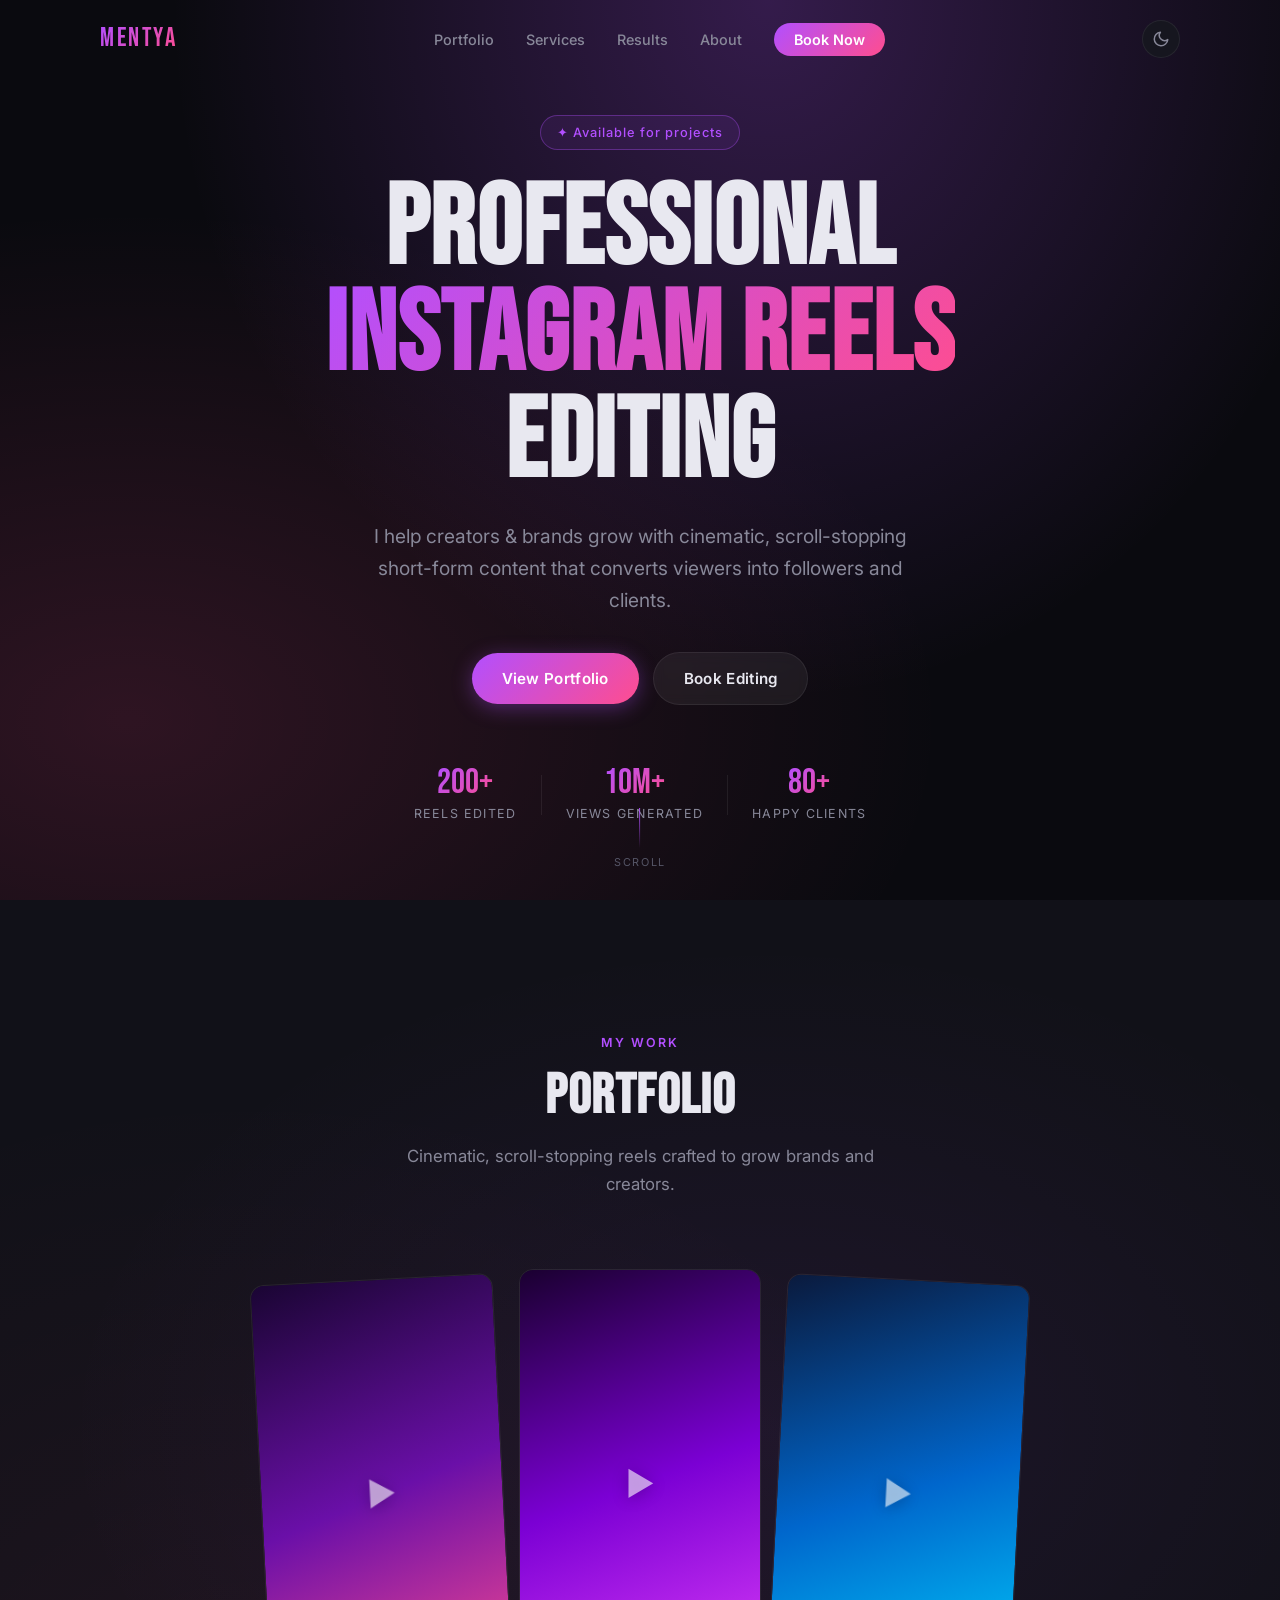
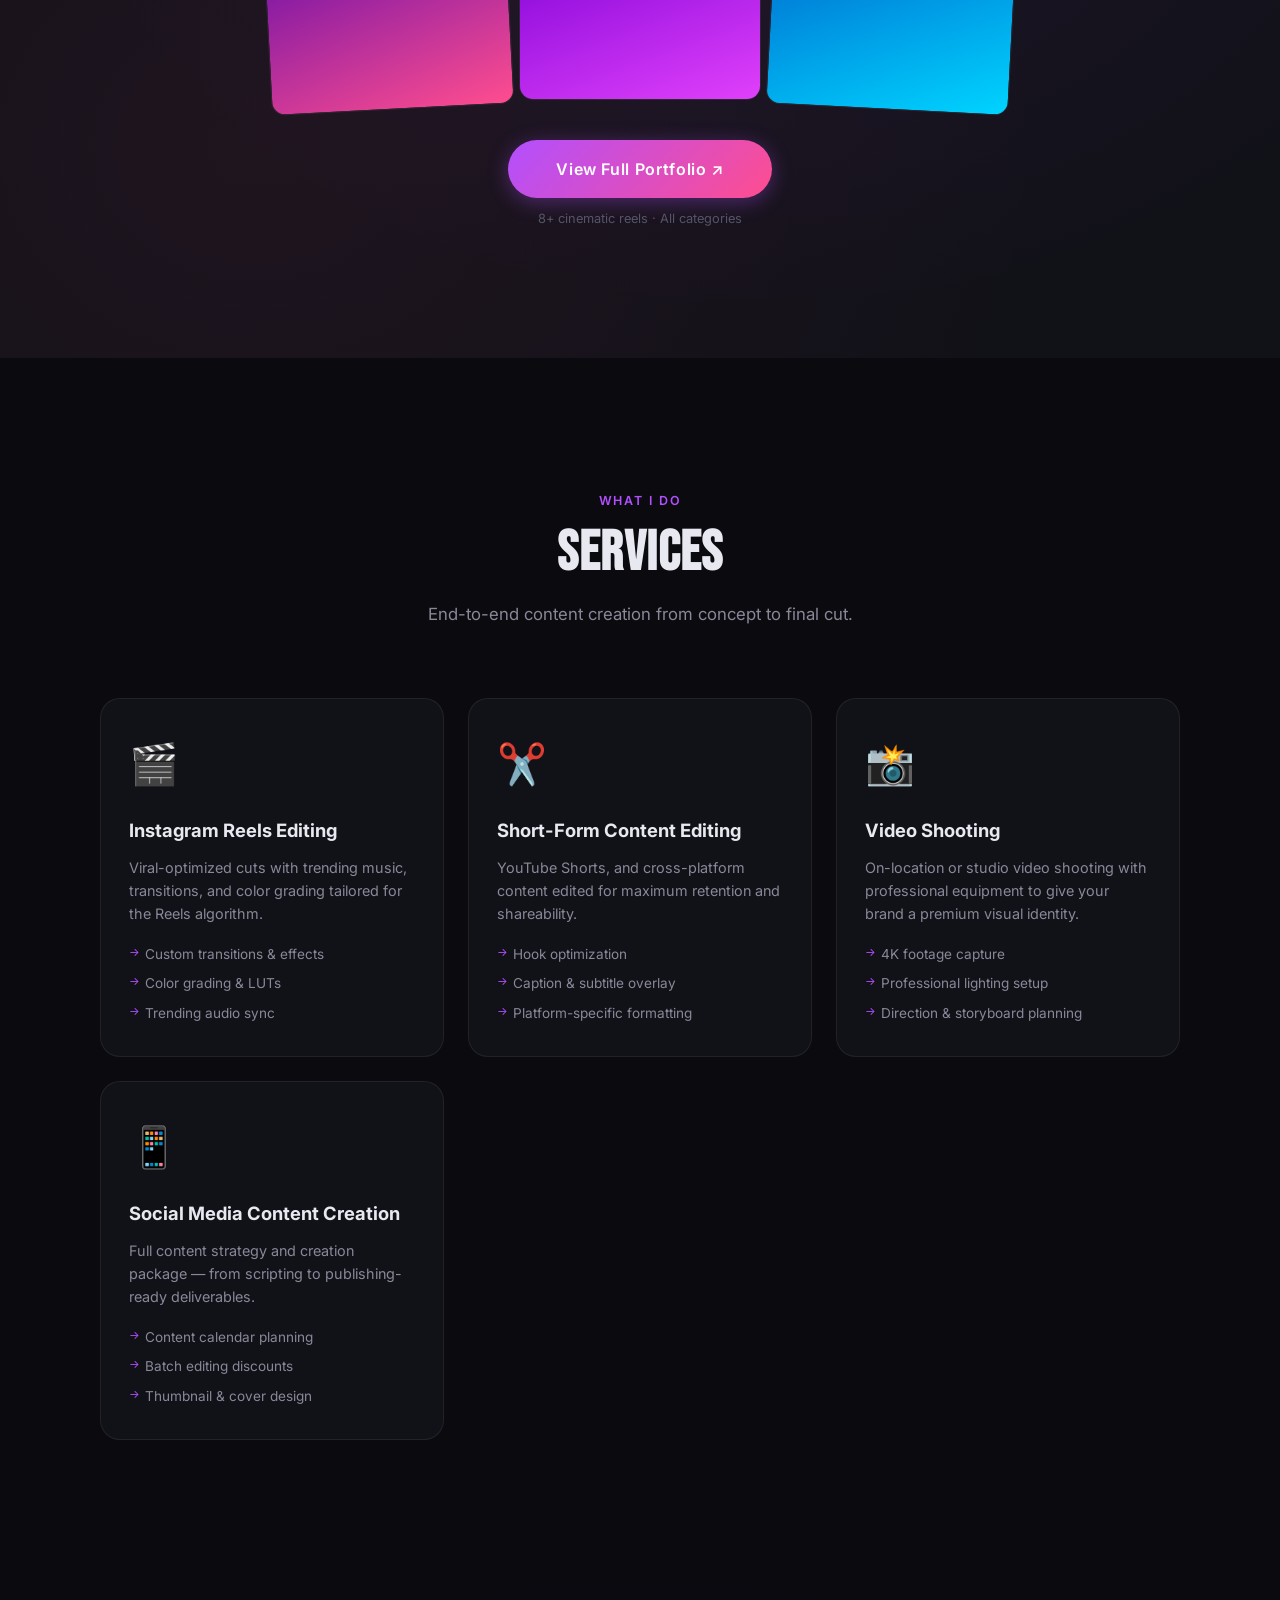
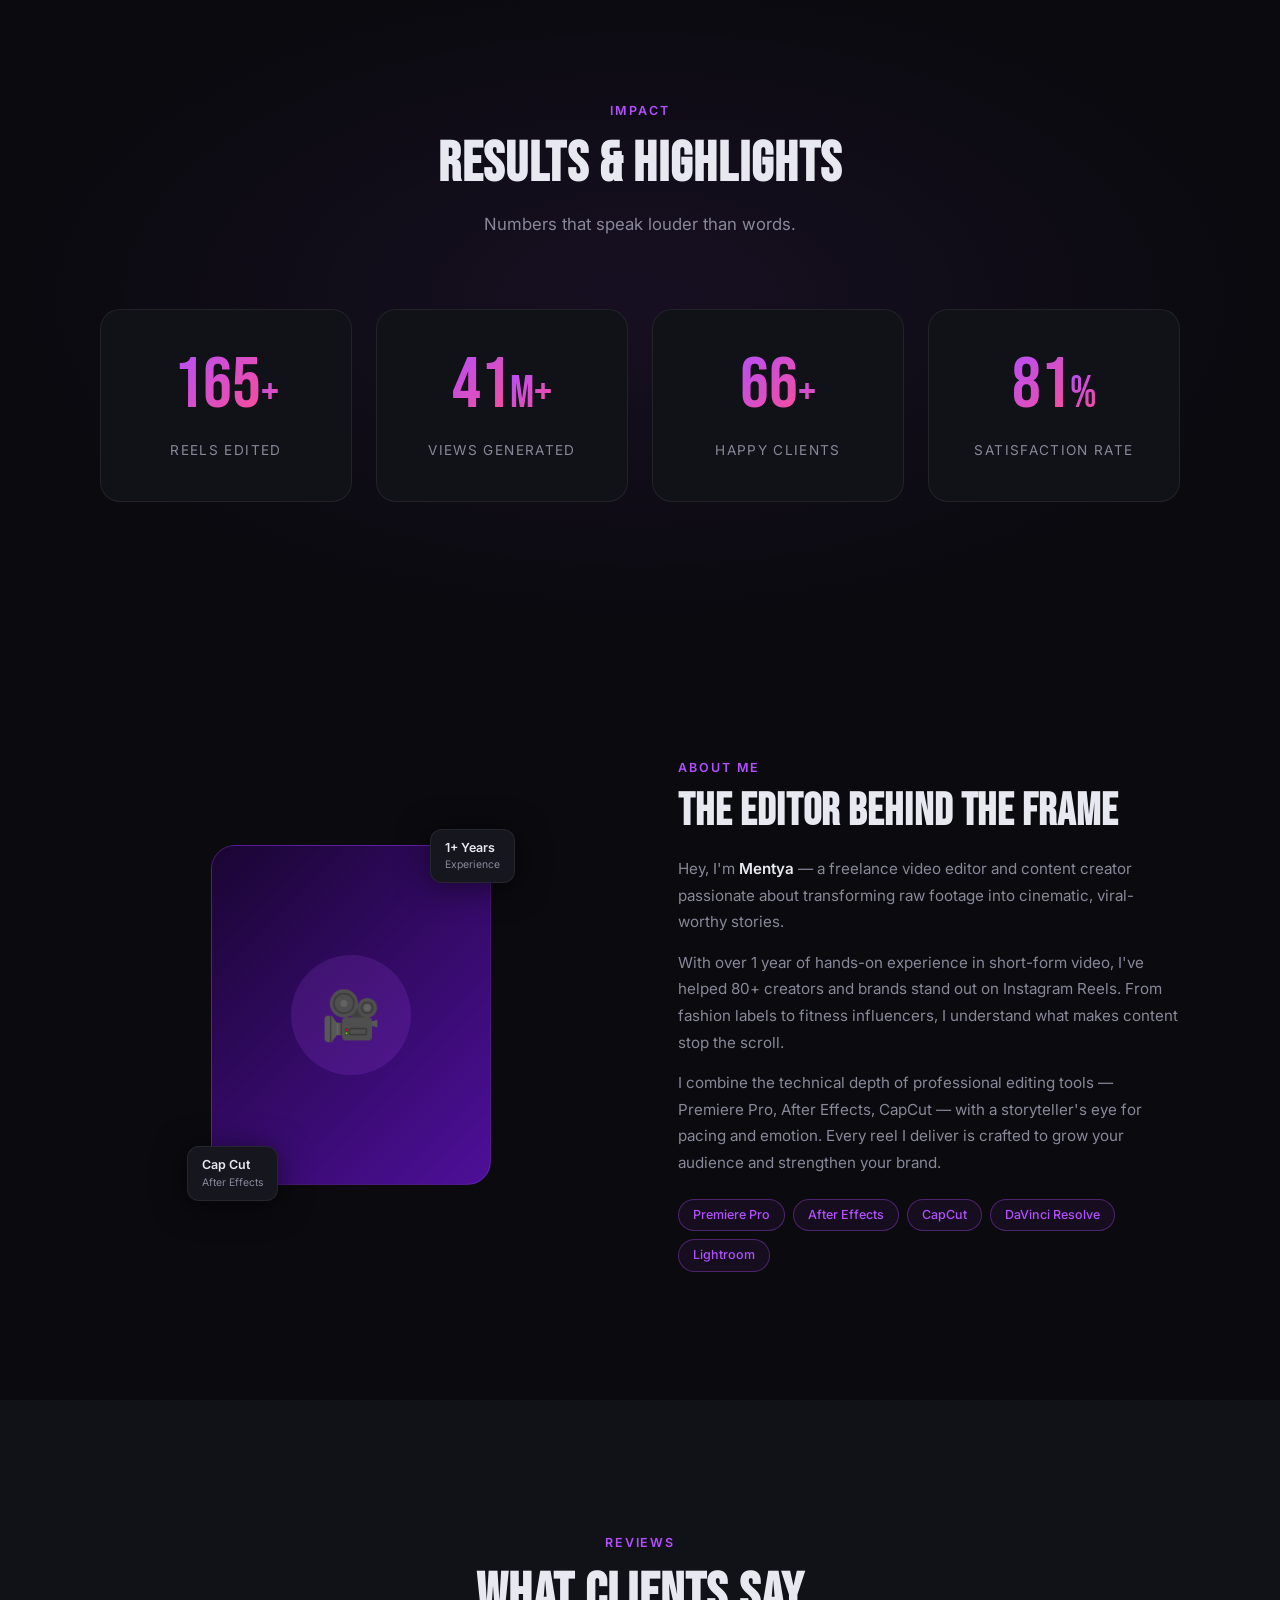
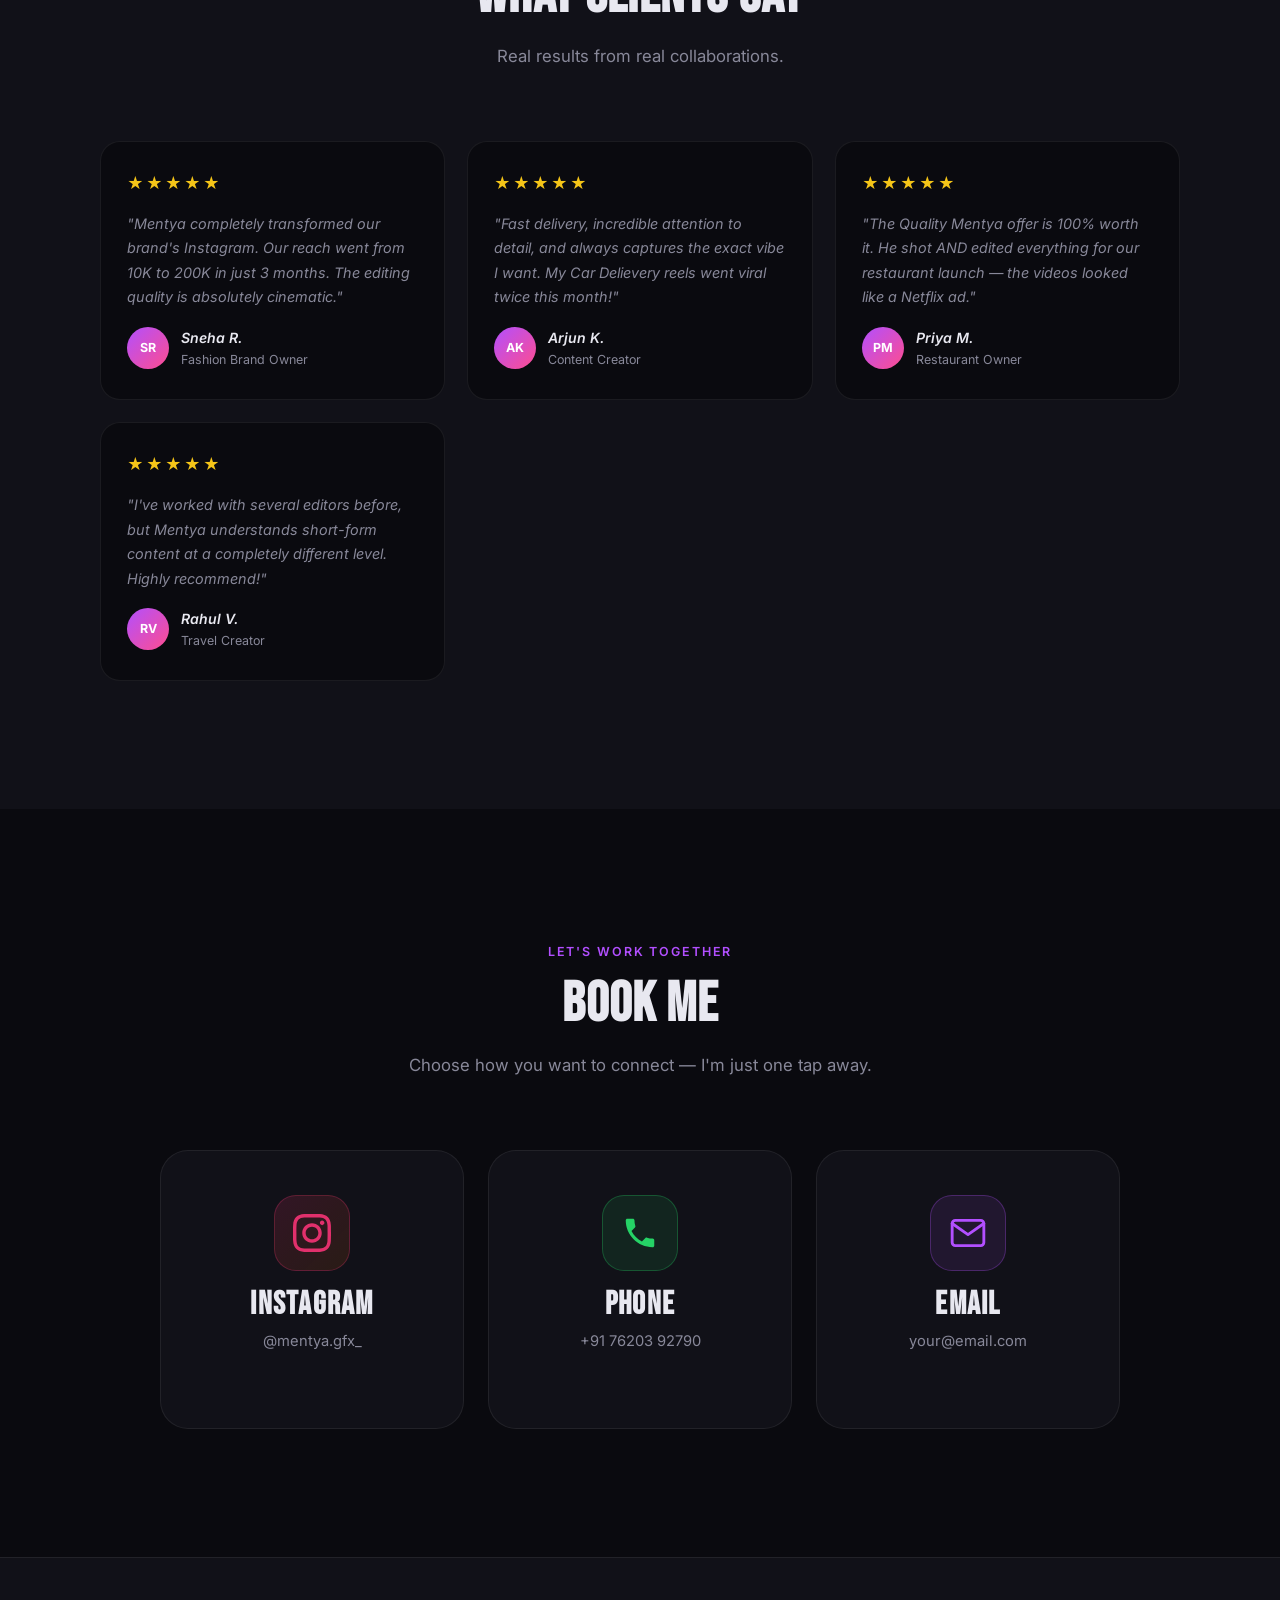
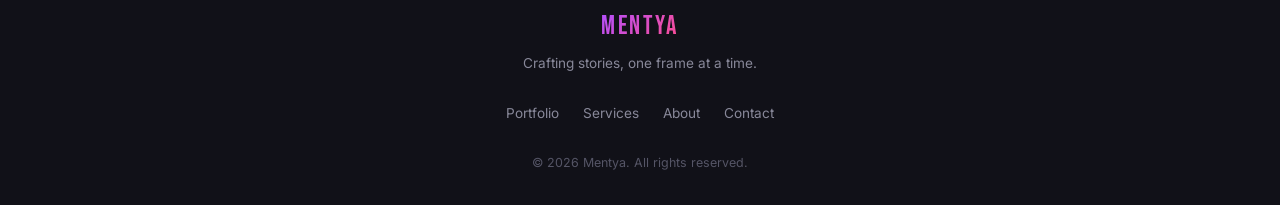
==== commit b18fb3d9: "Add dark/light mode toggle, fix mobile menu bug, create portfolio page, fix Instagram fullscreen Co-" ====
--- a/index.html
+++ b/index.html
@@ -1,5 +1,5 @@
 <!DOCTYPE html>
-<html lang="en">
+<html lang="en" data-theme="dark">
 <head>
   <meta charset="UTF-8" />
   <meta name="viewport" content="width=device-width, initial-scale=1.0" />
@@ -10,6 +10,13 @@
   <meta property="og:description" content="Helping creators & brands grow with cinematic Instagram Reels." />
   <meta property="og:type" content="website" />
   <title>Mentya – Professional Reels Editor</title>
+  <!-- Inline theme init: apply saved theme before CSS loads to prevent flash -->
+  <script>
+    (function () {
+      var t = localStorage.getItem('mentya-theme');
+      if (t === 'light') document.documentElement.setAttribute('data-theme', 'light');
+    })();
+  </script>
   <link rel="stylesheet" href="style.css" />
   <!-- Google Fonts -->
   <link rel="preconnect" href="https://fonts.googleapis.com" />
@@ -20,22 +27,51 @@
 
   <!-- ===== NAVIGATION ===== -->
   <nav class="navbar" id="navbar" aria-label="Main navigation">
+    <!-- Background blur layer – kept as a sibling div so the <nav> itself
+         never has backdrop-filter, which would create a new containing block
+         for the position:fixed mobile menu and clip it to navbar height. -->
+    <div class="navbar-bg" aria-hidden="true"></div>
     <div class="nav-container">
       <a href="#hero" class="nav-logo" aria-label="Mentyaa home">
         <span class="logo-text">MENTYA</span>
       </a>
-      <button class="nav-toggle" id="navToggle" aria-label="Toggle navigation" aria-expanded="false" aria-controls="navMenu">
-        <span class="burger-line"></span>
-        <span class="burger-line"></span>
-        <span class="burger-line"></span>
-      </button>
       <ul class="nav-menu" id="navMenu" role="list">
-        <li><a href="#portfolio" class="nav-link">Portfolio</a></li>
+        <li><a href="portfolio.html" class="nav-link">Portfolio</a></li>
         <li><a href="#services" class="nav-link">Services</a></li>
         <li><a href="#results" class="nav-link">Results</a></li>
         <li><a href="#about" class="nav-link">About</a></li>
         <li><a href="#contact" class="nav-link nav-cta">Book Now</a></li>
       </ul>
+      <!-- Right-side controls: theme toggle + hamburger -->
+      <div class="nav-controls">
+        <button class="theme-toggle" id="themeToggle" aria-label="Toggle dark / light mode">
+          <!-- Moon icon (shown in dark mode) -->
+          <svg class="icon-moon" width="18" height="18" viewBox="0 0 24 24" fill="none"
+               stroke="currentColor" stroke-width="2" stroke-linecap="round" stroke-linejoin="round"
+               aria-hidden="true">
+            <path d="M21 12.79A9 9 0 1 1 11.21 3 7 7 0 0 0 21 12.79z"/>
+          </svg>
+          <!-- Sun icon (shown in light mode) -->
+          <svg class="icon-sun" width="18" height="18" viewBox="0 0 24 24" fill="none"
+               stroke="currentColor" stroke-width="2" stroke-linecap="round" stroke-linejoin="round"
+               aria-hidden="true">
+            <circle cx="12" cy="12" r="5"/>
+            <line x1="12" y1="1"  x2="12" y2="3"/>
+            <line x1="12" y1="21" x2="12" y2="23"/>
+            <line x1="4.22" y1="4.22"  x2="5.64"  y2="5.64"/>
+            <line x1="18.36" y1="18.36" x2="19.78" y2="19.78"/>
+            <line x1="1" y1="12" x2="3"  y2="12"/>
+            <line x1="21" y1="12" x2="23" y2="12"/>
+            <line x1="4.22" y1="19.78" x2="5.64"  y2="18.36"/>
+            <line x1="18.36" y1="5.64"  x2="19.78" y2="4.22"/>
+          </svg>
+        </button>
+        <button class="nav-toggle" id="navToggle" aria-label="Toggle navigation" aria-expanded="false" aria-controls="navMenu">
+          <span class="burger-line"></span>
+          <span class="burger-line"></span>
+          <span class="burger-line"></span>
+        </button>
+      </div>
     </div>
   </nav>
 
@@ -57,7 +93,7 @@
         short-form content that converts viewers into followers and clients.
       </p>
       <div class="hero-actions reveal">
-        <a href="#portfolio" class="btn btn-primary">View Portfolio</a>
+        <a href="portfolio.html" class="btn btn-primary">View Portfolio</a>
         <a href="#contact" class="btn btn-secondary">Book Editing</a>
       </div>
       <div class="hero-stats reveal">
@@ -83,218 +119,38 @@
     </div>
   </section>
 
-  <!-- ===== PORTFOLIO SECTION ===== -->
-  <section class="section portfolio" id="portfolio" aria-labelledby="portfolio-heading">
+  <!-- ===== PORTFOLIO CTA SECTION (links to portfolio.html) ===== -->
+  <section class="section portfolio-cta" id="portfolio" aria-labelledby="portfolio-heading">
     <div class="container">
       <div class="section-header reveal">
         <span class="section-tag">My Work</span>
         <h2 class="section-title" id="portfolio-heading">Portfolio</h2>
-        <p class="section-desc">Scroll-stopping reels crafted to grow brands and creators.</p>
-      </div>
-
-      <!-- Filter tabs -->
-      <div class="portfolio-filters reveal" role="tablist" aria-label="Portfolio categories">
-        <button class="filter-btn active" role="tab" aria-selected="true" data-filter="all">All</button>
-        <button class="filter-btn" role="tab" aria-selected="false" data-filter="brand">Car Delievery</button>
-        <button class="filter-btn" role="tab" aria-selected="false" data-filter="creator">Creator</button>
-        <button class="filter-btn" role="tab" aria-selected="false" data-filter="shoot">Shoot + Edit</button>
-        <button class="filter-btn" role="tab" aria-selected="false" data-filter="edits">Edits</button>
-      </div>
-
-      <!--
-        HOW TO ADD YOUR OWN VIDEOS
-        ──────────────────────────────────────────────────────────────────
-        1. Upload your downloaded Instagram / edited MP4 files to the
-           "videos/" folder in this repository.
-
-        2. Set  data-video-src="videos/yourfile.mp4"  on the card.
-           • The first frame of the video will be shown automatically
-             as the thumbnail — no extra work needed.
-           • Want a custom thumbnail? Add  data-thumb="thumbnails/img.jpg"
-             (it overrides the auto-extracted frame).
-
-        3. Set  data-views="1.2M"  to the view count you want displayed.
-
-        4. For an Instagram / YouTube embed instead of a local file,
-           set  data-reel-url="https://www.instagram.com/reel/CODE/"
-           (and leave data-video-src empty).
-
-        5. Change  data-category  to one of:
-             brand | creator | shoot | edits
-           to control which filter tab shows the card.
-        ──────────────────────────────────────────────────────────────────
-      -->
-      <div class="reels-grid" id="reelsGrid">
-
-        <!-- ★ CARD 1 — Brand -->
-        <article class="reel-card reveal" data-category="Car"
-                 data-video-src=""
-                 data-reel-url="https://www.instagram.com/reel/DQTLK5PiOQb/?utm_source=ig_embed&amp;utm_campaign=loading"
-                 data-thumb="thumbnails/edit1.jpg"
-                 data-views="1.1"
-                 aria-label="Car">
-          <div class="reel-preview">
-            <div class="reel-placeholder reel-gradient-1">
-              <div class="play-icon" aria-hidden="true">&#9654;</div>
-            </div>
-            <div class="reel-overlay">
-              <span class="reel-views">1.1M views</span>
-            </div>
-          </div>
-          <div class="reel-info">
-            <span class="reel-category">Car</span>
-            <h3 class="reel-title">Car</h3>
-          </div>
-        </article>
-
-        <!-- ★ CARD 2 — Creator -->
-        <article class="reel-card reveal" data-category="creator"
-                 data-video-src=""
-                 data-reel-url="https://www.instagram.com/reel/DQ6yhtxCDEM/?utm_source=ig_web_copy_link&igsh=MzRlODBiNWFlZA=="
-                 data-thumb=""
-                 data-views="1.8M"
-                 aria-label="Creator highlight reel">
-          <div class="reel-preview">
-            <div class="reel-placeholder reel-gradient-2">
-              <div class="play-icon" aria-hidden="true">&#9654;</div>
-            </div>
-            <div class="reel-overlay">
-              <span class="reel-views">1.8M views</span>
-            </div>
-          </div>
-          <div class="reel-info">
-            <span class="reel-category">Creator</span>
-            <h3 class="reel-title">Creator Highlight</h3>
-          </div>
-        </article>
-
-        <!-- ★ CARD 3 — Shoot + Edit -->
-        <article class="reel-card reveal" data-category="shoot"
-                 data-video-src=""
-                 data-reel-url=""
-                 data-thumb=""
-                 data-views="900K"
-                 aria-label="Product shoot and edit reel">
-          <div class="reel-preview">
-            <div class="reel-placeholder reel-gradient-3">
-              <div class="play-icon" aria-hidden="true">&#9654;</div>
-            </div>
-            <div class="reel-overlay">
-              <span class="reel-views">900K views</span>
-            </div>
-          </div>
-          <div class="reel-info">
-            <span class="reel-category">Shoot + Edit</span>
-            <h3 class="reel-title">Product Showcase</h3>
-          </div>
-        </article>
-
-        <!-- ★ CARD 4 — Brand -->
-        <article class="reel-card reveal" data-category="brand"
-                 data-video-src=""
-                 data-reel-url=""
-                 data-thumb=""
-                 data-views="3.1M"
-                 aria-label="Restaurant brand reel">
-          <div class="reel-preview">
-            <div class="reel-placeholder reel-gradient-4">
-              <div class="play-icon" aria-hidden="true">&#9654;</div>
-            </div>
-            <div class="reel-overlay">
-              <span class="reel-views">3.1M views</span>
-            </div>
-          </div>
-          <div class="reel-info">
-            <span class="reel-category">Brand</span>
-            <h3 class="reel-title">Restaurant Promo</h3>
-          </div>
-        </article>
-
-        <!-- ★ CARD 5 — Creator -->
-        <article class="reel-card reveal" data-category="creator"
-                 data-video-src=""
-                 data-reel-url=""
-                 data-thumb=""
-                 data-views="5.2M"
-                 aria-label="Fitness creator reel">
-          <div class="reel-preview">
-            <div class="reel-placeholder reel-gradient-5">
-              <div class="play-icon" aria-hidden="true">&#9654;</div>
-            </div>
-            <div class="reel-overlay">
-              <span class="reel-views">5.2M views</span>
-            </div>
-          </div>
-          <div class="reel-info">
-            <span class="reel-category">Creator</span>
-            <h3 class="reel-title">Fitness Transformation</h3>
-          </div>
-        </article>
-
-        <!-- ★ CARD 6 — Shoot + Edit -->
-        <article class="reel-card reveal" data-category="shoot"
-                 data-video-src=""
-                 data-reel-url=""
-                 data-thumb=""
-                 data-views="1.2M"
-                 aria-label="Travel cinematic reel">
-          <div class="reel-preview">
-            <div class="reel-placeholder reel-gradient-6">
-              <div class="play-icon" aria-hidden="true">&#9654;</div>
-            </div>
-            <div class="reel-overlay">
-              <span class="reel-views">1.2M views</span>
-            </div>
-          </div>
-          <div class="reel-info">
-            <span class="reel-category">Shoot + Edit</span>
-            <h3 class="reel-title">Travel Cinematic</h3>
-          </div>
-        </article>
-
-        <!-- ★ CARD 7 — Edits  (add your edited videos here) -->
-        <article class="reel-card reveal" data-category="edits"
-                 data-video-src=""
-                 data-reel-url=""
-                 data-thumb=""
-                 data-views="4.5M"
-                 aria-label="Latest edit">
-          <div class="reel-preview">
-            <div class="reel-placeholder reel-gradient-1">
-              <div class="play-icon" aria-hidden="true">&#9654;</div>
-            </div>
-            <div class="reel-overlay">
-              <span class="reel-views">4.5M views</span>
-            </div>
-          </div>
-          <div class="reel-info">
-            <span class="reel-category">Edits</span>
-            <h3 class="reel-title">Latest Edit #1</h3>
-          </div>
-        </article>
-
-        <!-- ★ CARD 8 — Edits -->
-        <article class="reel-card reveal" data-category="edits"
-                 data-video-src=""
-                 data-reel-url=""
-                 data-thumb=""
-                 data-views="2.7M"
-                 aria-label="Latest edit 2">
-          <div class="reel-preview">
-            <div class="reel-placeholder reel-gradient-3">
-              <div class="play-icon" aria-hidden="true">&#9654;</div>
-            </div>
-            <div class="reel-overlay">
-              <span class="reel-views">2.7M views</span>
-            </div>
-          </div>
-          <div class="reel-info">
-            <span class="reel-category">Edits</span>
-            <h3 class="reel-title">Latest Edit #2</h3>
-          </div>
-        </article>
-
-      </div><!-- /.reels-grid -->
+        <p class="section-desc">Cinematic, scroll-stopping reels crafted to grow brands and creators.</p>
+      </div>
+
+      <!-- 3-card preview strip (purely decorative — click takes you to the full page) -->
+      <div class="portfolio-preview-strip reveal">
+        <div class="preview-thumb">
+          <div class="preview-thumb-inner reel-gradient-1">
+            <div class="play-icon" style="display:flex;height:100%;align-items:center;justify-content:center;font-size:2rem;color:rgba(255,255,255,.6)">&#9654;</div>
+          </div>
+        </div>
+        <div class="preview-thumb">
+          <div class="preview-thumb-inner reel-gradient-5">
+            <div class="play-icon" style="display:flex;height:100%;align-items:center;justify-content:center;font-size:2rem;color:rgba(255,255,255,.6)">&#9654;</div>
+          </div>
+        </div>
+        <div class="preview-thumb">
+          <div class="preview-thumb-inner reel-gradient-2">
+            <div class="play-icon" style="display:flex;height:100%;align-items:center;justify-content:center;font-size:2rem;color:rgba(255,255,255,.6)">&#9654;</div>
+          </div>
+        </div>
+      </div>
+
+      <div class="portfolio-cta-footer reveal">
+        <a href="portfolio.html" class="btn btn-primary btn-lg">View Full Portfolio ↗</a>
+        <span class="portfolio-count-hint">8+ cinematic reels · All categories</span>
+      </div>
     </div>
   </section>
 
@@ -412,7 +268,7 @@
           passionate about transforming raw footage into cinematic, viral-worthy stories.
         </p>
         <p class="about-text">
-          With over 1 years of hands-on experience in short-form video, I've helped
+          With over 1 year of hands-on experience in short-form video, I've helped
           80+ creators and brands stand out on Instagram Reels. From fashion labels to
           fitness influencers, I understand what makes content stop the scroll.
         </p>
@@ -582,7 +438,7 @@
         <p class="footer-tagline">Crafting stories, one frame at a time.</p>
       </div>
       <nav class="footer-nav" aria-label="Footer navigation">
-        <a href="#portfolio">Portfolio</a>
+        <a href="portfolio.html">Portfolio</a>
         <a href="#services">Services</a>
         <a href="#about">About</a>
         <a href="#contact">Contact</a>
@@ -592,15 +448,21 @@
   </footer>
 
   <!-- ===== REEL LIGHTBOX MODAL ===== -->
-  <!--
-    This modal opens automatically when a visitor clicks a reel card
-    that has a valid data-reel-url set.
-    You do NOT need to edit this section.
-  -->
   <div class="reel-modal" id="reelModal" role="dialog" aria-modal="true"
        aria-label="Video preview" hidden>
     <div class="modal-backdrop" id="modalBackdrop" aria-hidden="true"></div>
-    <div class="modal-inner">
+    <div class="modal-inner" id="modalInner">
+      <!-- Fullscreen toggle button -->
+      <button class="modal-fullscreen" id="modalFullscreen" aria-label="Toggle fullscreen">
+        <svg width="16" height="16" viewBox="0 0 24 24" fill="none"
+             stroke="currentColor" stroke-width="2.2" stroke-linecap="round" stroke-linejoin="round"
+             aria-hidden="true">
+          <polyline points="15 3 21 3 21 9"/>
+          <polyline points="9 21 3 21 3 15"/>
+          <line x1="21" y1="3" x2="14" y2="10"/>
+          <line x1="3" y1="21" x2="10" y2="14"/>
+        </svg>
+      </button>
       <button class="modal-close" id="modalClose" aria-label="Close video">
         <!-- ✕ icon -->
         <svg width="18" height="18" viewBox="0 0 18 18" fill="none"
--- a/style.css
+++ b/style.css
@@ -1,9 +1,9 @@
 /* ============================================================
    MENTYAA – Portfolio CSS
-   Dark cinematic theme · Mobile-first · Smooth animations
+   Dark / Light cinematic theme · Mobile-first · Smooth animations
    ============================================================ */
 
-/* ---------- CSS Custom Properties ---------- */
+/* ---------- CSS Custom Properties – Dark (default) ---------- */
 :root {
   /* Colors */
   --clr-bg: #0a0a0f;
@@ -11,6 +11,7 @@
   --clr-surface-2: #16161f;
   --clr-border: rgba(255, 255, 255, 0.07);
   --clr-border-hover: rgba(255, 255, 255, 0.15);
+  --clr-navbar-bg: rgba(10, 10, 15, 0.92);
 
   --clr-primary: #b24fff;
   --clr-primary-dark: #8a33d4;
@@ -40,9 +41,34 @@
   --transition-base: 0.3s ease;
   --transition-slow: 0.6s cubic-bezier(0.22, 1, 0.36, 1);
 
+  /* Z-index layers */
+  --z-navbar: 1000;
+  --z-mobile-menu: 1100;
+  --z-nav-controls: 1200;
+
   /* Shadows */
   --shadow-card: 0 4px 32px rgba(0, 0, 0, 0.5);
   --shadow-glow: 0 0 40px rgba(178, 79, 255, 0.25);
+}
+
+/* ---------- CSS Custom Properties – Light mode ---------- */
+[data-theme="light"] {
+  --clr-bg: #f5f5fa;
+  --clr-surface: #ffffff;
+  --clr-surface-2: #eeeef6;
+  --clr-border: rgba(0, 0, 0, 0.09);
+  --clr-border-hover: rgba(0, 0, 0, 0.18);
+  --clr-navbar-bg: rgba(245, 245, 250, 0.95);
+
+  --clr-text: #111118;
+  --clr-text-muted: #55556a;
+  --clr-text-subtle: #999aaa;
+
+  --grad-hero: radial-gradient(ellipse at 60% 0%, rgba(178, 79, 255, 0.12) 0%, transparent 55%),
+               radial-gradient(ellipse at 10% 80%, rgba(255, 77, 143, 0.08) 0%, transparent 50%);
+
+  --shadow-card: 0 4px 32px rgba(0, 0, 0, 0.1);
+  --shadow-glow: 0 0 40px rgba(178, 79, 255, 0.2);
 }
 
 /* ---------- Reset & Base ---------- */
@@ -50,6 +76,19 @@
   box-sizing: border-box;
   margin: 0;
   padding: 0;
+}
+
+/* Visually hidden utility (for screen-reader-only text) */
+.sr-only {
+  position: absolute;
+  width: 1px;
+  height: 1px;
+  padding: 0;
+  margin: -1px;
+  overflow: hidden;
+  clip: rect(0, 0, 0, 0);
+  white-space: nowrap;
+  border: 0;
 }
 
 html {
@@ -235,17 +274,38 @@
   top: 0;
   left: 0;
   right: 0;
-  z-index: 1000;
+  z-index: var(--z-navbar);
   padding: 18px 0;
-  transition: background var(--transition-base), padding var(--transition-base), box-shadow var(--transition-base);
+  transition: padding var(--transition-base), box-shadow var(--transition-base);
+}
+
+/*
+ * MOBILE MENU BUG FIX:
+ * backdrop-filter on the navbar itself creates a new containing block for
+ * position:fixed descendants (the slide-in nav-menu), causing it to be
+ * clipped to the navbar's height. Fix: move the blur/background to a
+ * dedicated child element (.navbar-bg) so the navbar element itself never
+ * has backdrop-filter and the fixed nav-menu is relative to the viewport.
+ */
+.navbar-bg {
+  position: absolute;
+  inset: 0;
+  pointer-events: none;
+  background: transparent;
+  backdrop-filter: blur(0px);
+  -webkit-backdrop-filter: blur(0px);
+  transition: background var(--transition-base), backdrop-filter var(--transition-base);
 }
 
 .navbar.scrolled {
-  background: rgba(10, 10, 15, 0.92);
+  padding: 12px 0;
+  box-shadow: 0 1px 24px rgba(0, 0, 0, 0.4);
+}
+
+.navbar.scrolled .navbar-bg {
+  background: var(--clr-navbar-bg);
   backdrop-filter: blur(16px);
   -webkit-backdrop-filter: blur(16px);
-  padding: 12px 0;
-  box-shadow: 0 1px 24px rgba(0, 0, 0, 0.5);
 }
 
 .nav-container {
@@ -255,6 +315,7 @@
   display: flex;
   align-items: center;
   justify-content: space-between;
+  position: relative; /* ensure content is above .navbar-bg */
 }
 
 .nav-logo {
@@ -269,6 +330,45 @@
   -webkit-background-clip: text;
   -webkit-text-fill-color: transparent;
   background-clip: text;
+}
+
+/* ---------- Theme Toggle ---------- */
+.theme-toggle {
+  width: 38px;
+  height: 38px;
+  border-radius: 50%;
+  border: 1px solid var(--clr-border);
+  background: var(--clr-surface-2);
+  color: var(--clr-text-muted);
+  display: flex;
+  align-items: center;
+  justify-content: center;
+  cursor: pointer;
+  transition: color var(--transition-fast), border-color var(--transition-fast),
+              transform var(--transition-base);
+  flex-shrink: 0;
+}
+
+.theme-toggle:hover {
+  color: var(--clr-primary);
+  border-color: var(--clr-primary);
+  transform: rotate(18deg) scale(1.05);
+}
+
+/* Show/hide sun-moon icons */
+.theme-toggle .icon-moon { display: block; }
+.theme-toggle .icon-sun  { display: none;  }
+
+[data-theme="light"] .theme-toggle .icon-moon { display: none; }
+[data-theme="light"] .theme-toggle .icon-sun  { display: block; }
+
+/* Navbar right controls (theme + hamburger) */
+.nav-controls {
+  display: flex;
+  align-items: center;
+  gap: 10px;
+  position: relative;
+  z-index: var(--z-nav-controls); /* always above the mobile menu */
 }
 
 .nav-menu {
@@ -330,7 +430,6 @@
   flex-direction: column;
   gap: 5px;
   padding: 4px;
-  z-index: 1001;
 }
 
 .burger-line {
@@ -747,6 +846,31 @@
   transform: scale(1.1);
 }
 
+/* Fullscreen button — sits to the left of the close button */
+.modal-fullscreen {
+  position: absolute;
+  top: -44px;
+  right: 44px;
+  width: 36px;
+  height: 36px;
+  border-radius: 50%;
+  background: rgba(255, 255, 255, 0.12);
+  border: 1px solid rgba(255, 255, 255, 0.18);
+  color: #fff;
+  display: flex;
+  align-items: center;
+  justify-content: center;
+  transition: background var(--transition-fast), transform var(--transition-fast);
+  cursor: pointer;
+  z-index: 2;
+}
+
+.modal-fullscreen:hover {
+  background: rgba(178, 79, 255, 0.3);
+  border-color: var(--clr-primary);
+  transform: scale(1.1);
+}
+
 /* Body that holds the iframe */
 .modal-body {
   aspect-ratio: 9 / 16;
@@ -1352,6 +1476,139 @@
 }
 
 /* ============================================================
+   PORTFOLIO CTA (main page teaser that links to portfolio.html)
+   ============================================================ */
+.portfolio-cta {
+  background: var(--clr-surface);
+  position: relative;
+  overflow: hidden;
+}
+
+.portfolio-cta::before {
+  content: '';
+  position: absolute;
+  inset: 0;
+  background: radial-gradient(ellipse at 60% 50%, rgba(178, 79, 255, 0.08) 0%, transparent 65%),
+              radial-gradient(ellipse at 20% 80%, rgba(255, 77, 143, 0.06) 0%, transparent 55%);
+  pointer-events: none;
+}
+
+/* 3-card preview strip */
+.portfolio-preview-strip {
+  display: grid;
+  grid-template-columns: repeat(3, 1fr);
+  gap: 16px;
+  max-width: 760px;
+  margin: 0 auto 40px;
+}
+
+.preview-thumb {
+  aspect-ratio: 9 / 16;
+  border-radius: 14px;
+  overflow: hidden;
+  position: relative;
+  border: 1px solid var(--clr-border);
+  transition: transform var(--transition-base);
+}
+
+.preview-thumb:nth-child(1) { transform: rotate(-3deg) translateY(10px); }
+.preview-thumb:nth-child(2) { z-index: 1; }
+.preview-thumb:nth-child(3) { transform: rotate(3deg) translateY(10px); }
+
+.preview-thumb:hover {
+  transform: rotate(0deg) translateY(-4px) scale(1.04);
+  z-index: 2;
+}
+
+.preview-thumb-inner {
+  width: 100%;
+  height: 100%;
+}
+
+.portfolio-cta-footer {
+  display: flex;
+  flex-direction: column;
+  align-items: center;
+  gap: 10px;
+  margin-top: 16px;
+}
+
+.btn-lg {
+  padding: 16px 48px;
+  font-size: 1rem;
+  letter-spacing: 0.04em;
+}
+
+.portfolio-count-hint {
+  font-size: 0.8rem;
+  color: var(--clr-text-subtle);
+}
+
+/* ============================================================
+   PORTFOLIO PAGE (portfolio.html) hero header
+   ============================================================ */
+.portfolio-page-hero {
+  padding-block: clamp(100px, 14vw, 160px) clamp(60px, 8vw, 100px);
+  text-align: center;
+  position: relative;
+  overflow: hidden;
+}
+
+.portfolio-page-hero::before {
+  content: '';
+  position: absolute;
+  inset: 0;
+  background: var(--grad-hero);
+  pointer-events: none;
+}
+
+.portfolio-page-hero .section-tag {
+  font-size: 0.82rem;
+  margin-bottom: 16px;
+}
+
+.portfolio-page-title {
+  font-family: var(--font-display);
+  font-size: clamp(4rem, 14vw, 10rem);
+  line-height: 0.9;
+  letter-spacing: 0.02em;
+  margin-bottom: 20px;
+  background: var(--grad-primary);
+  -webkit-background-clip: text;
+  -webkit-text-fill-color: transparent;
+  background-clip: text;
+}
+
+.portfolio-page-sub {
+  font-size: clamp(1rem, 2.5vw, 1.15rem);
+  color: var(--clr-text-muted);
+  max-width: 520px;
+  margin-inline: auto;
+  margin-bottom: 32px;
+}
+
+.back-home-link {
+  display: inline-flex;
+  align-items: center;
+  gap: 8px;
+  font-size: 0.88rem;
+  font-weight: 500;
+  color: var(--clr-text-muted);
+  transition: color var(--transition-fast), gap var(--transition-fast);
+}
+
+.back-home-link:hover {
+  color: var(--clr-primary);
+  gap: 12px;
+}
+
+/* Portfolio page main content section */
+.portfolio-page-section {
+  padding-block: 0 clamp(80px, 10vw, 130px);
+  background: var(--clr-surface);
+}
+
+/* ============================================================
    RESPONSIVE
    ============================================================ */
 
@@ -1391,13 +1648,23 @@
     display: flex;
   }
 
+  .theme-toggle {
+    width: 34px;
+    height: 34px;
+  }
+
+  /*
+   * The nav-menu is position:fixed so it is relative to the viewport.
+   * It is NOT inside any element with backdrop-filter (we moved that to
+   * .navbar-bg), so it always covers the full viewport height correctly.
+   */
   .nav-menu {
     position: fixed;
     top: 0;
     right: 0;
     bottom: 0;
     width: min(300px, 85vw);
-    background: rgba(10, 10, 15, 0.98);
+    background: rgba(10, 10, 15, 0.97);
     backdrop-filter: blur(20px);
     -webkit-backdrop-filter: blur(20px);
     flex-direction: column;
@@ -1408,7 +1675,13 @@
     transform: translateX(100%);
     transition: transform var(--transition-slow);
     border-left: 1px solid var(--clr-border);
-    z-index: 999;
+    z-index: var(--z-mobile-menu); /* above the navbar (--z-navbar: 1000) */
+    overflow-y: auto; /* safety scroll if very small screen */
+  }
+
+  /* Light-mode mobile menu */
+  [data-theme="light"] .nav-menu {
+    background: rgba(245, 245, 250, 0.97);
   }
 
   .nav-menu.open {
@@ -1438,6 +1711,12 @@
   .reels-grid {
     grid-template-columns: repeat(2, 1fr);
     gap: 14px;
+  }
+
+  /* Portfolio CTA strip */
+  .portfolio-preview-strip {
+    gap: 10px;
+    max-width: 320px;
   }
 
   /* About */
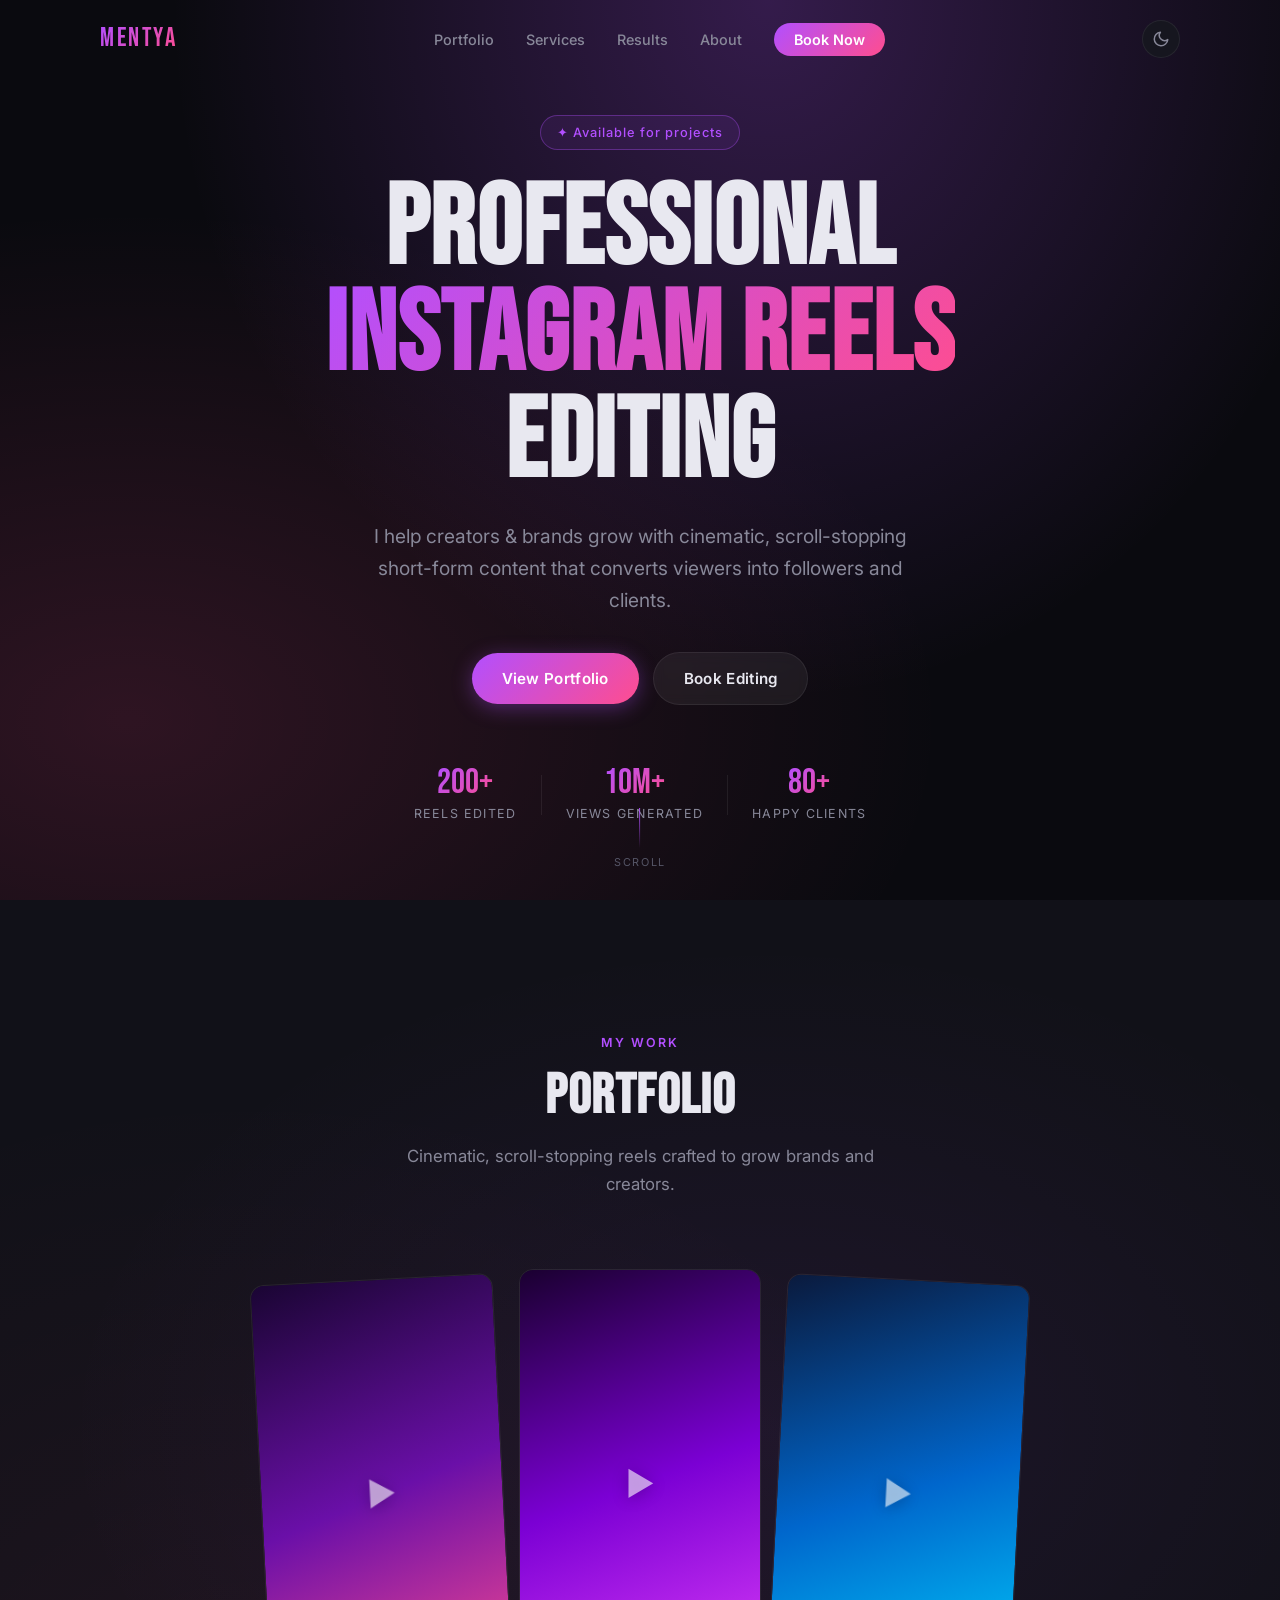
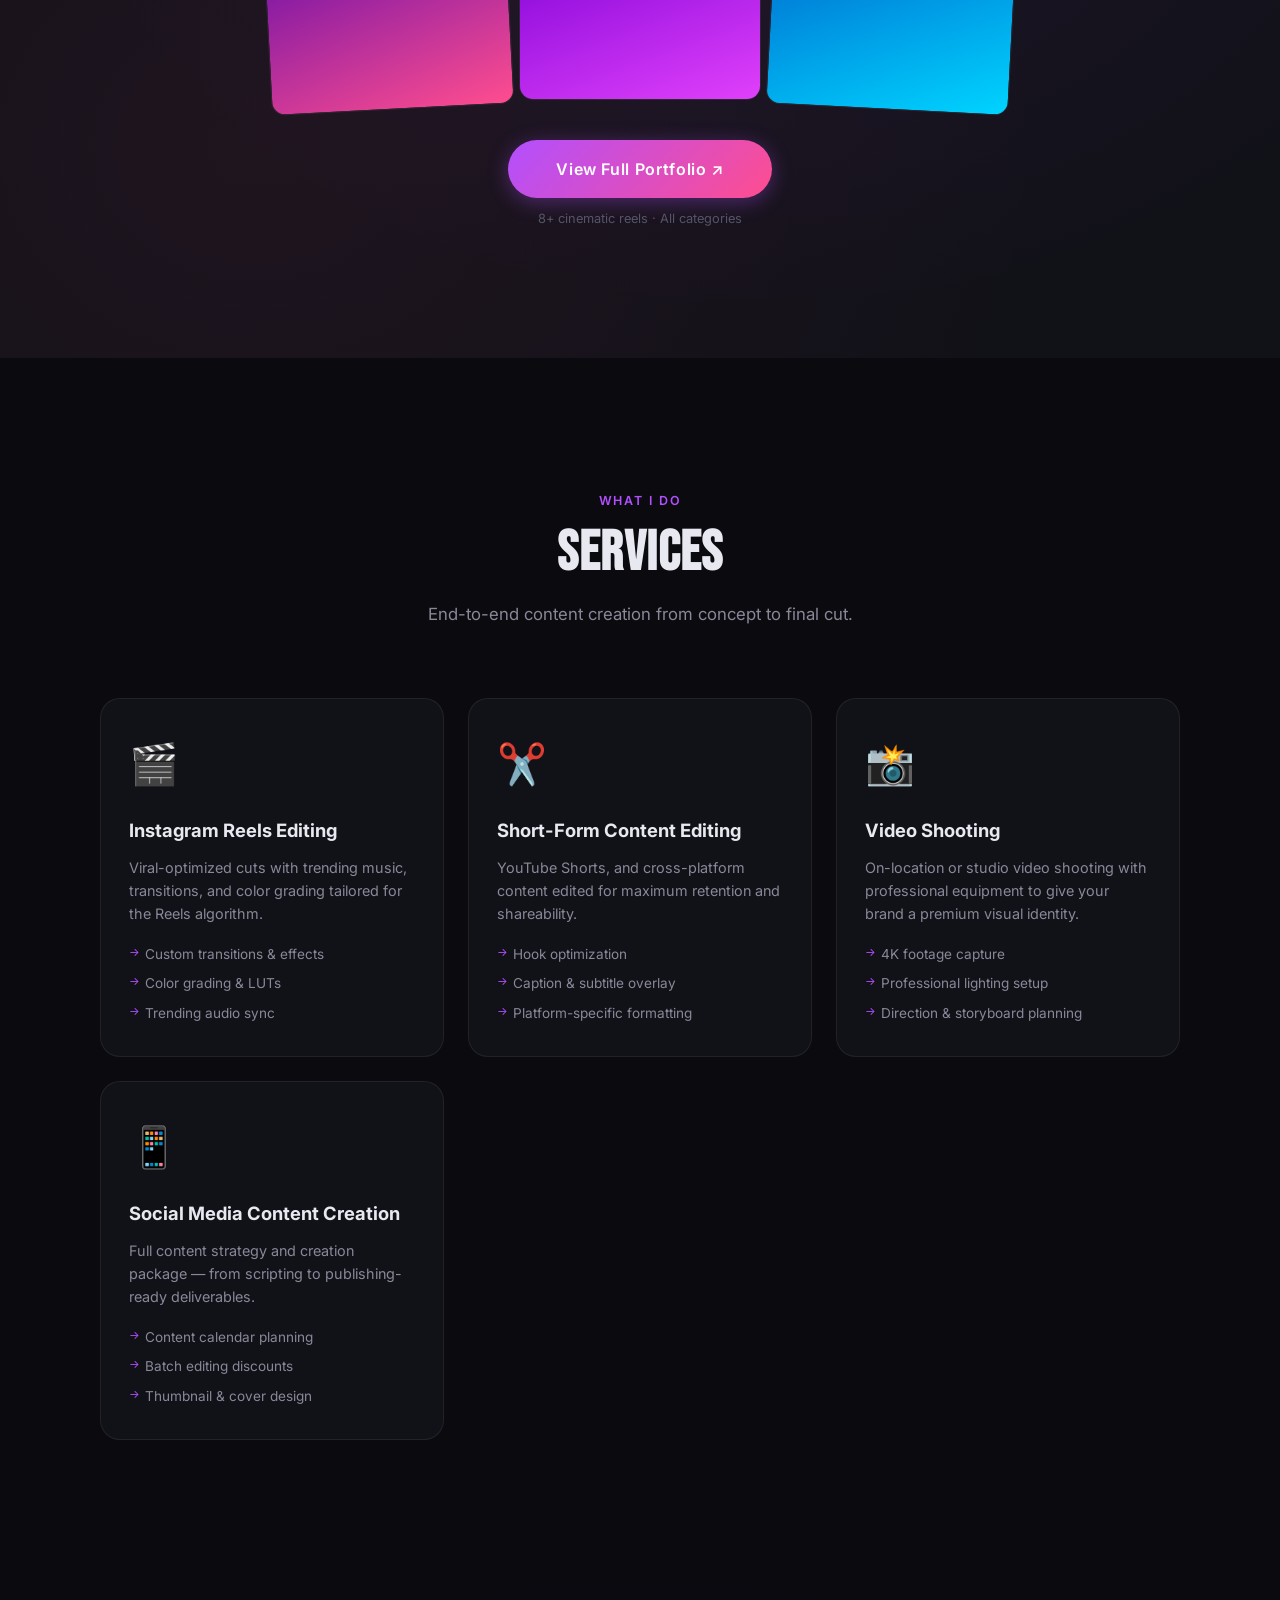
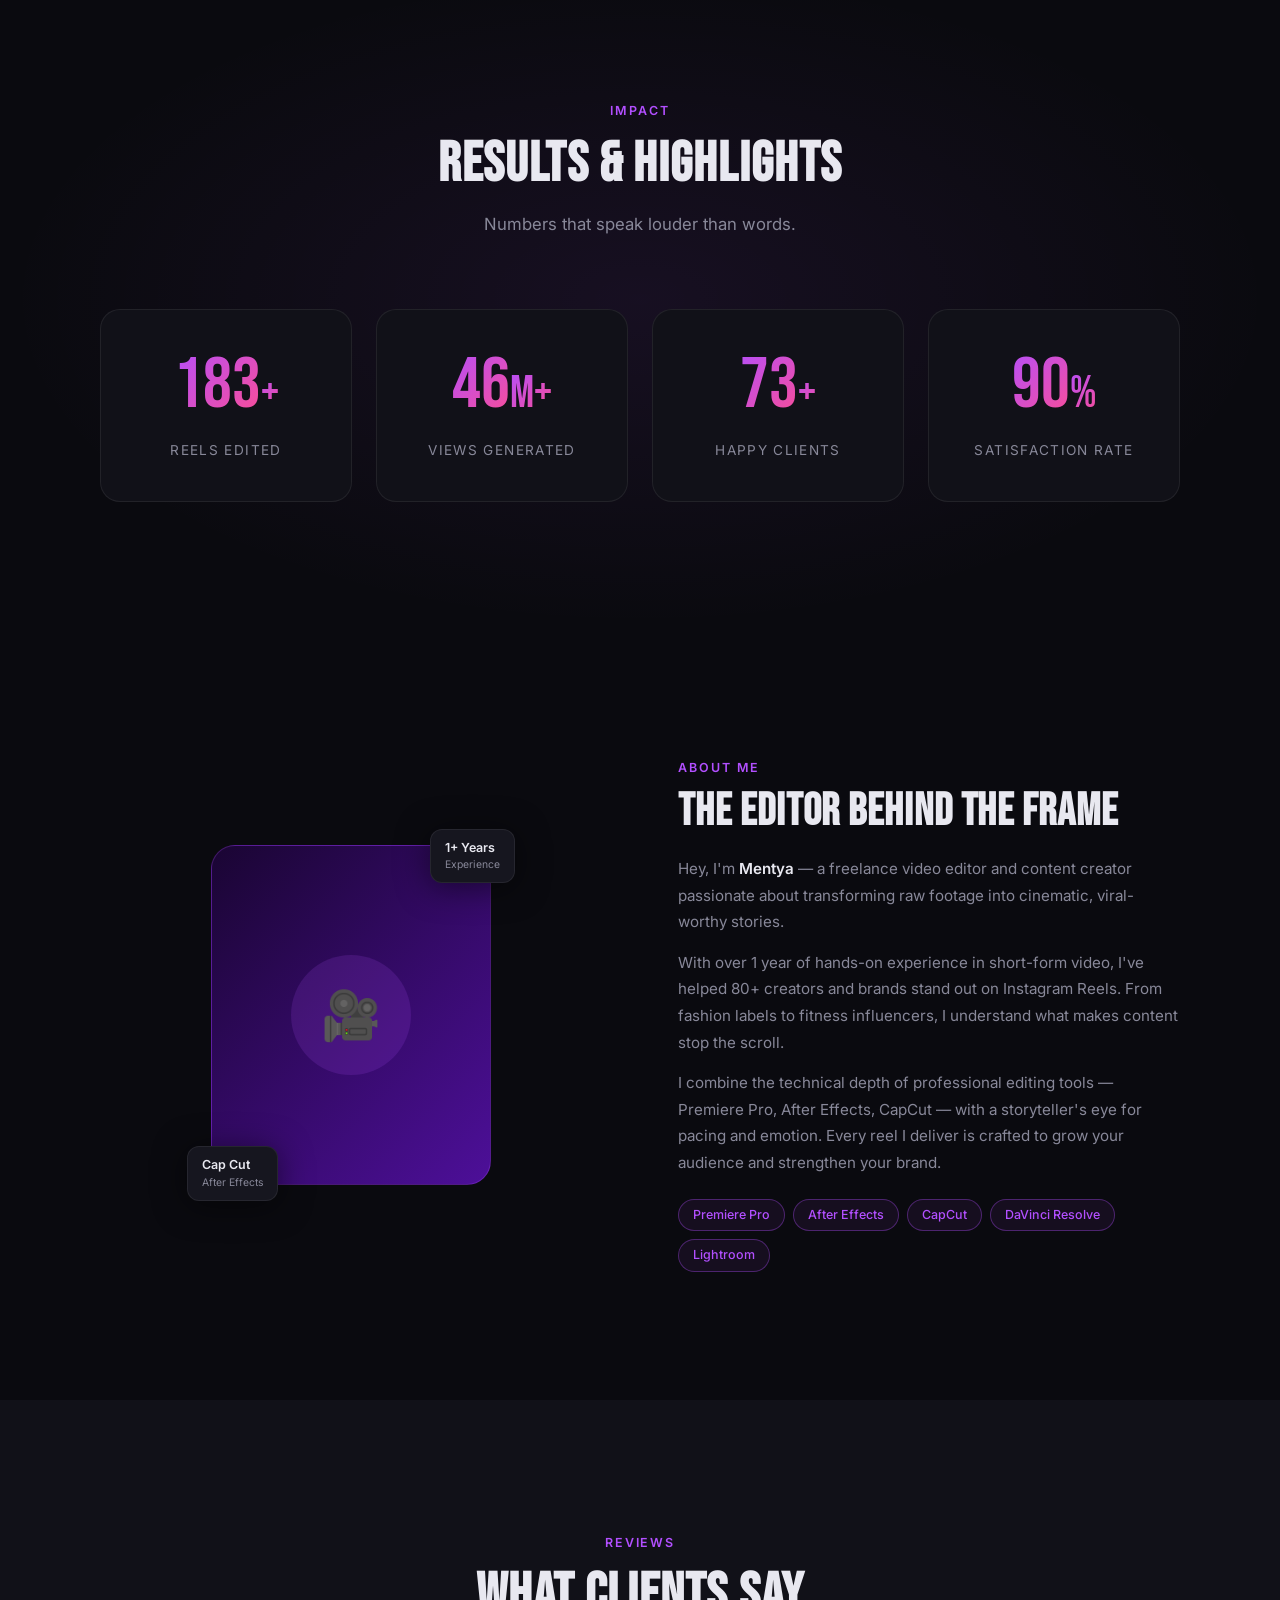
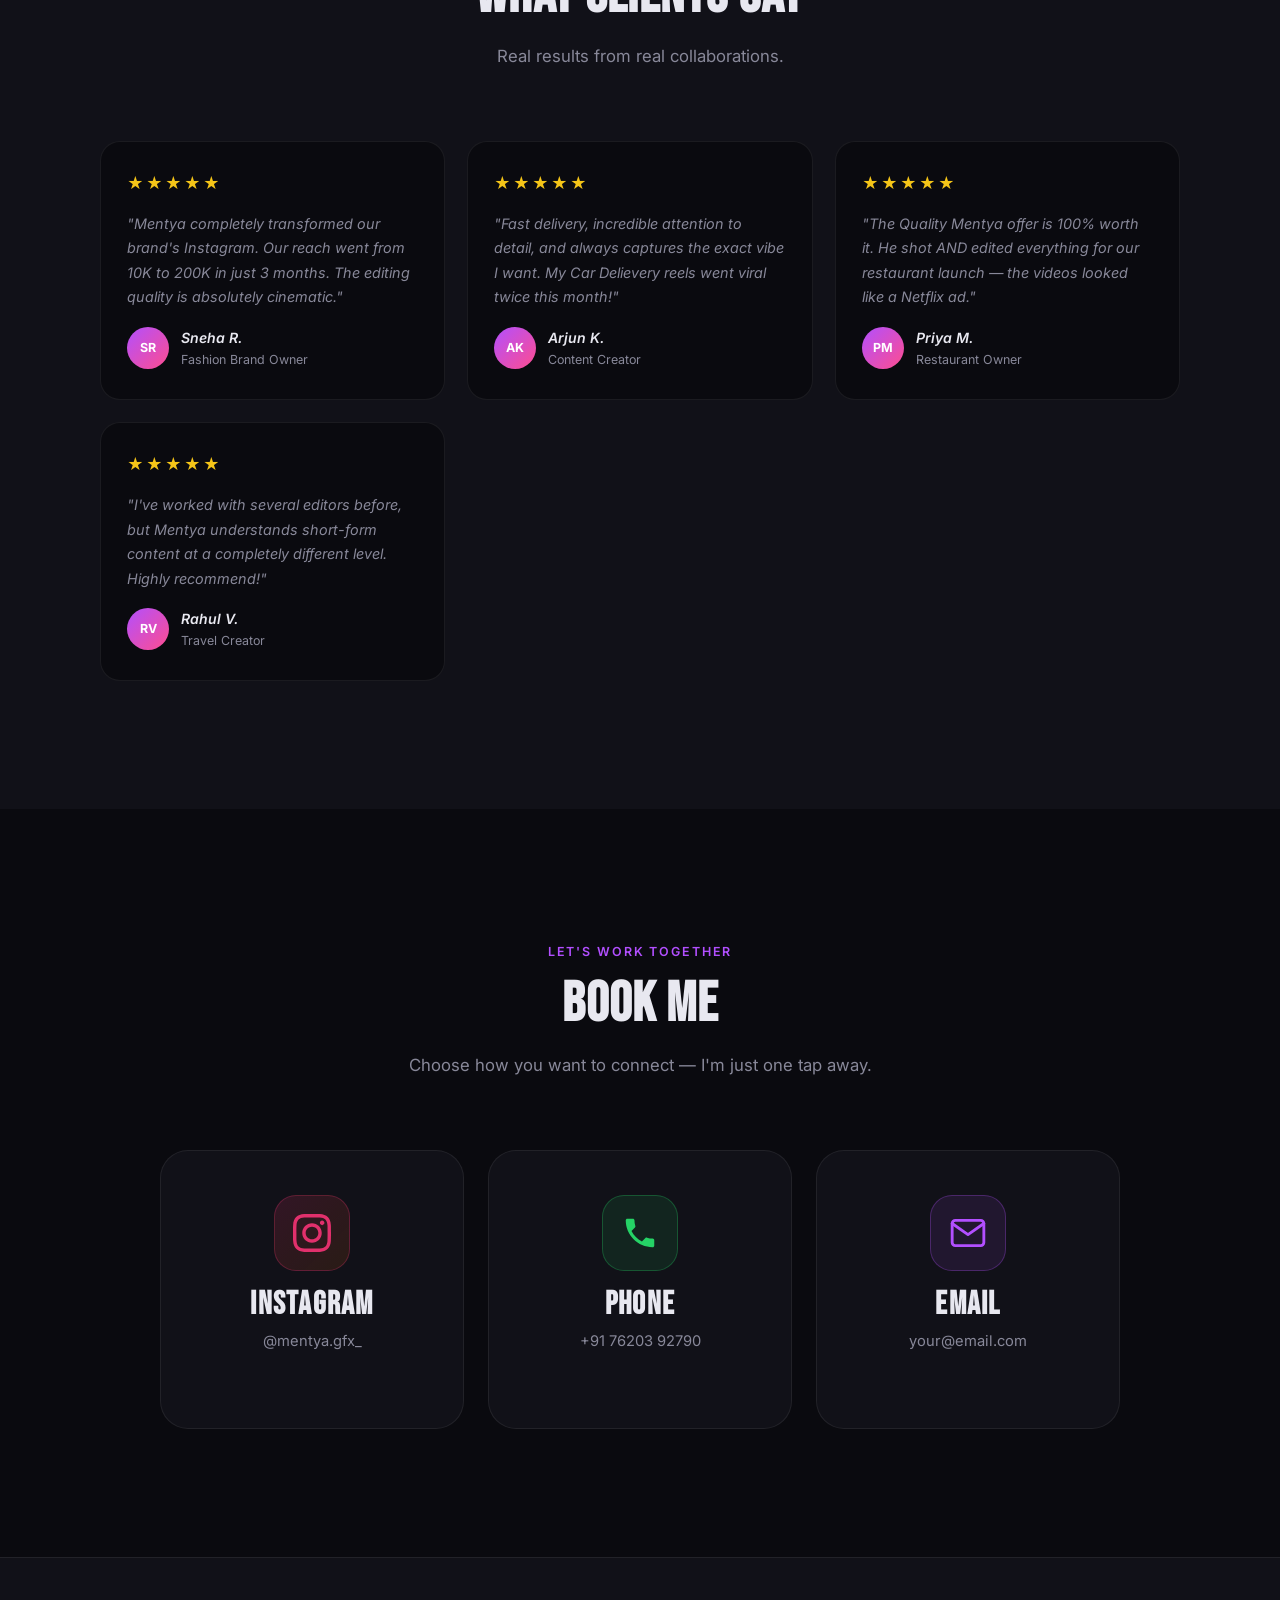
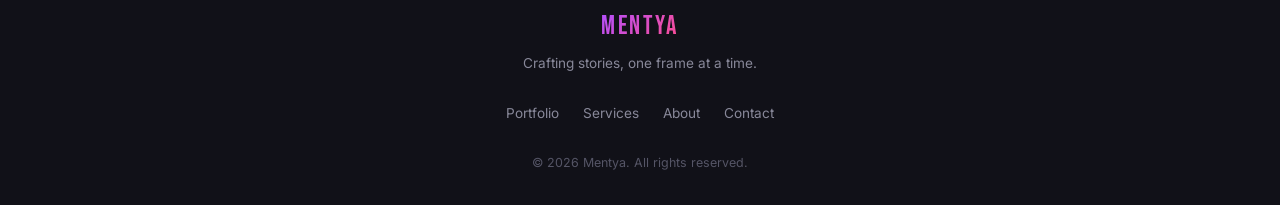
==== commit 7ed7a507: "Update index.html" ====
--- a/index.html
+++ b/index.html
@@ -392,7 +392,7 @@
         </a>
 
         <!-- Phone -->
-        <a href="tel:+91XXXXXXXXXX"
+        <a href="tel:+917620392790"
            class="book-card book-card--phone reveal"
            aria-label="Call +91 76203 92790">
           <div class="book-card__glow" aria-hidden="true"></div>
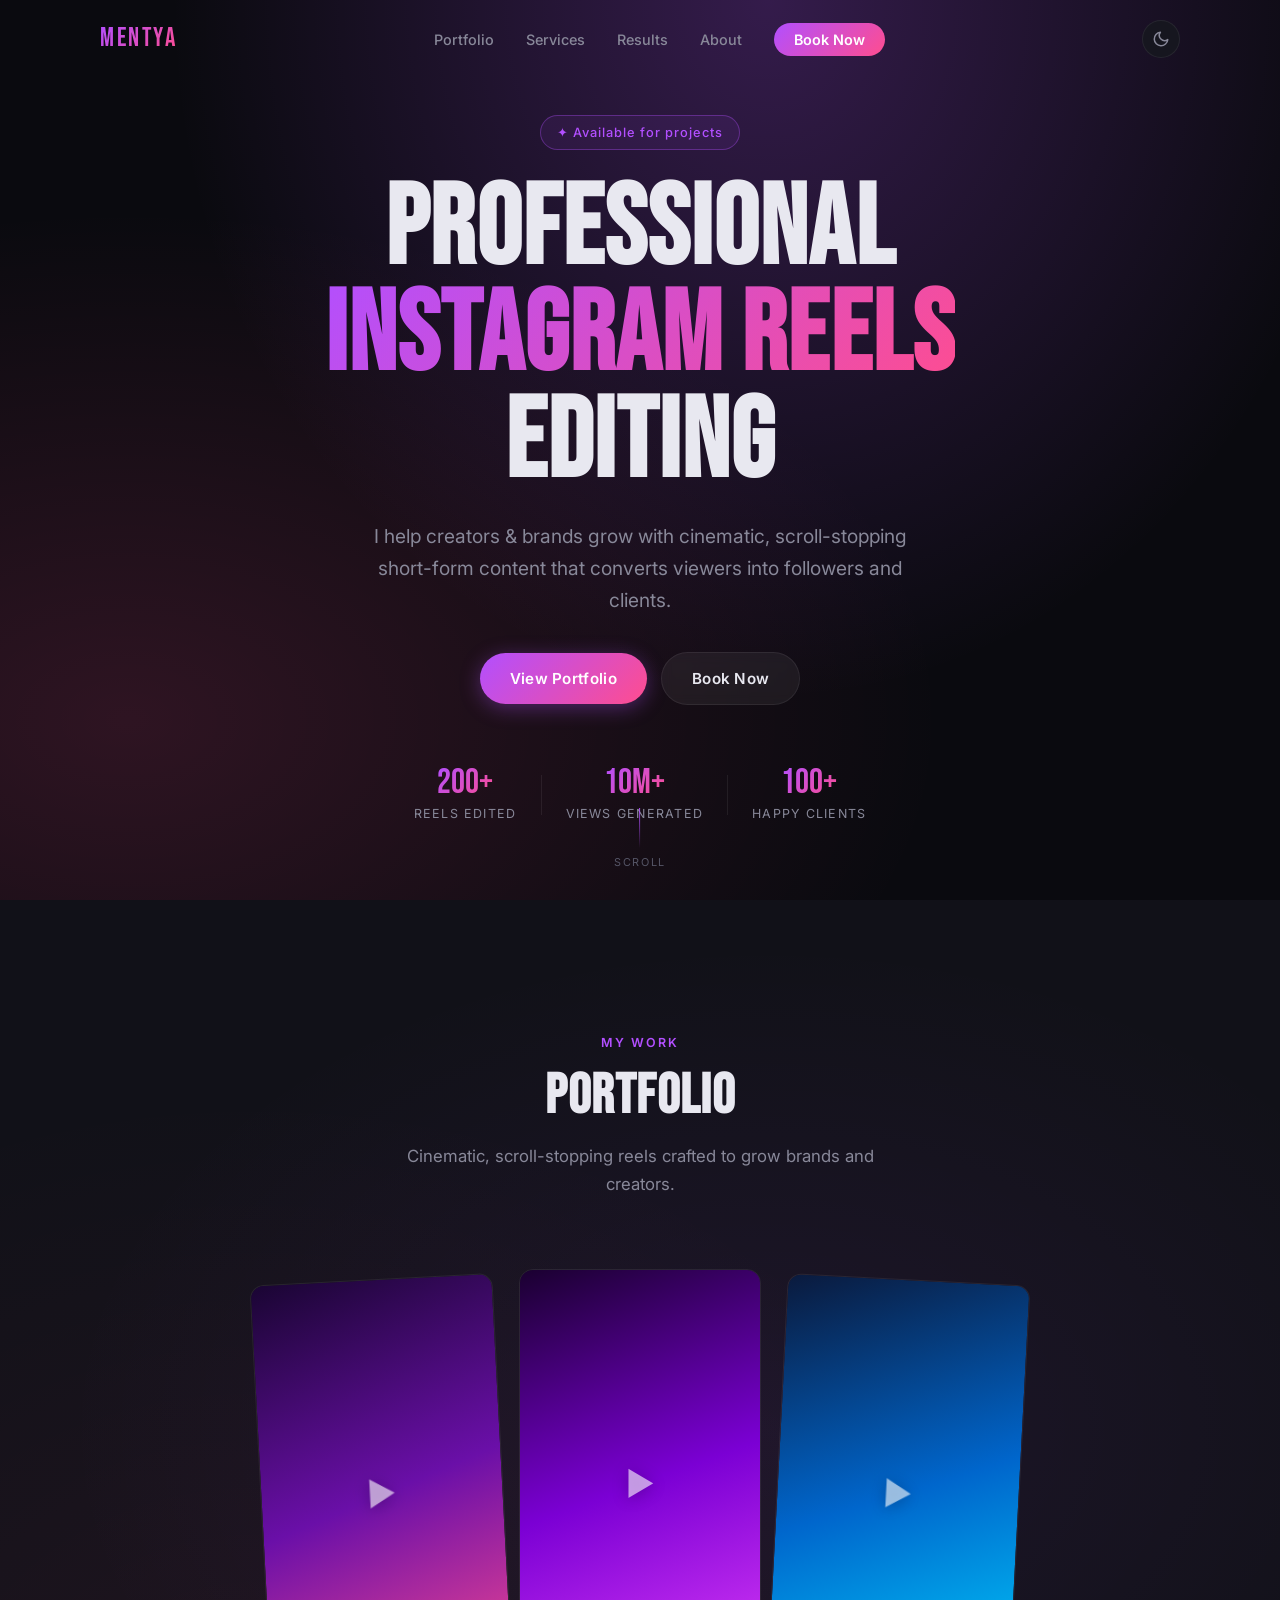
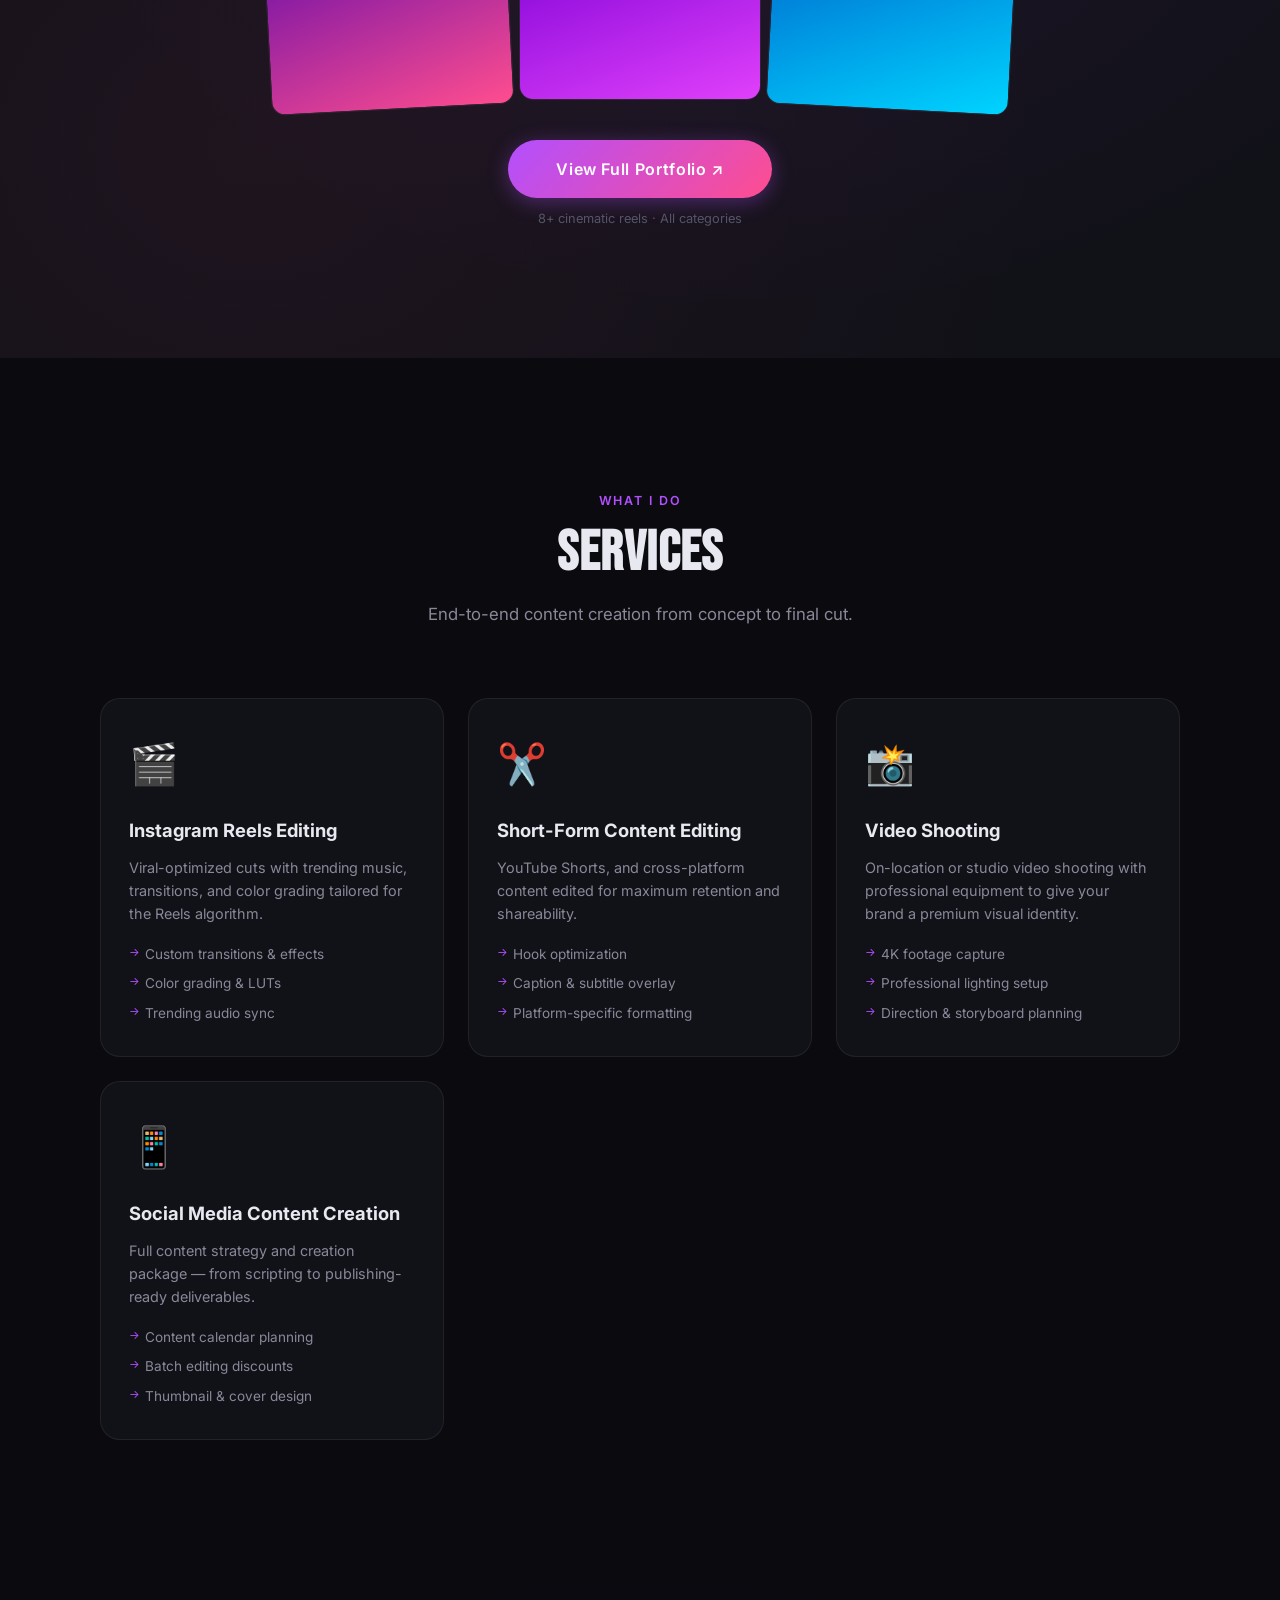
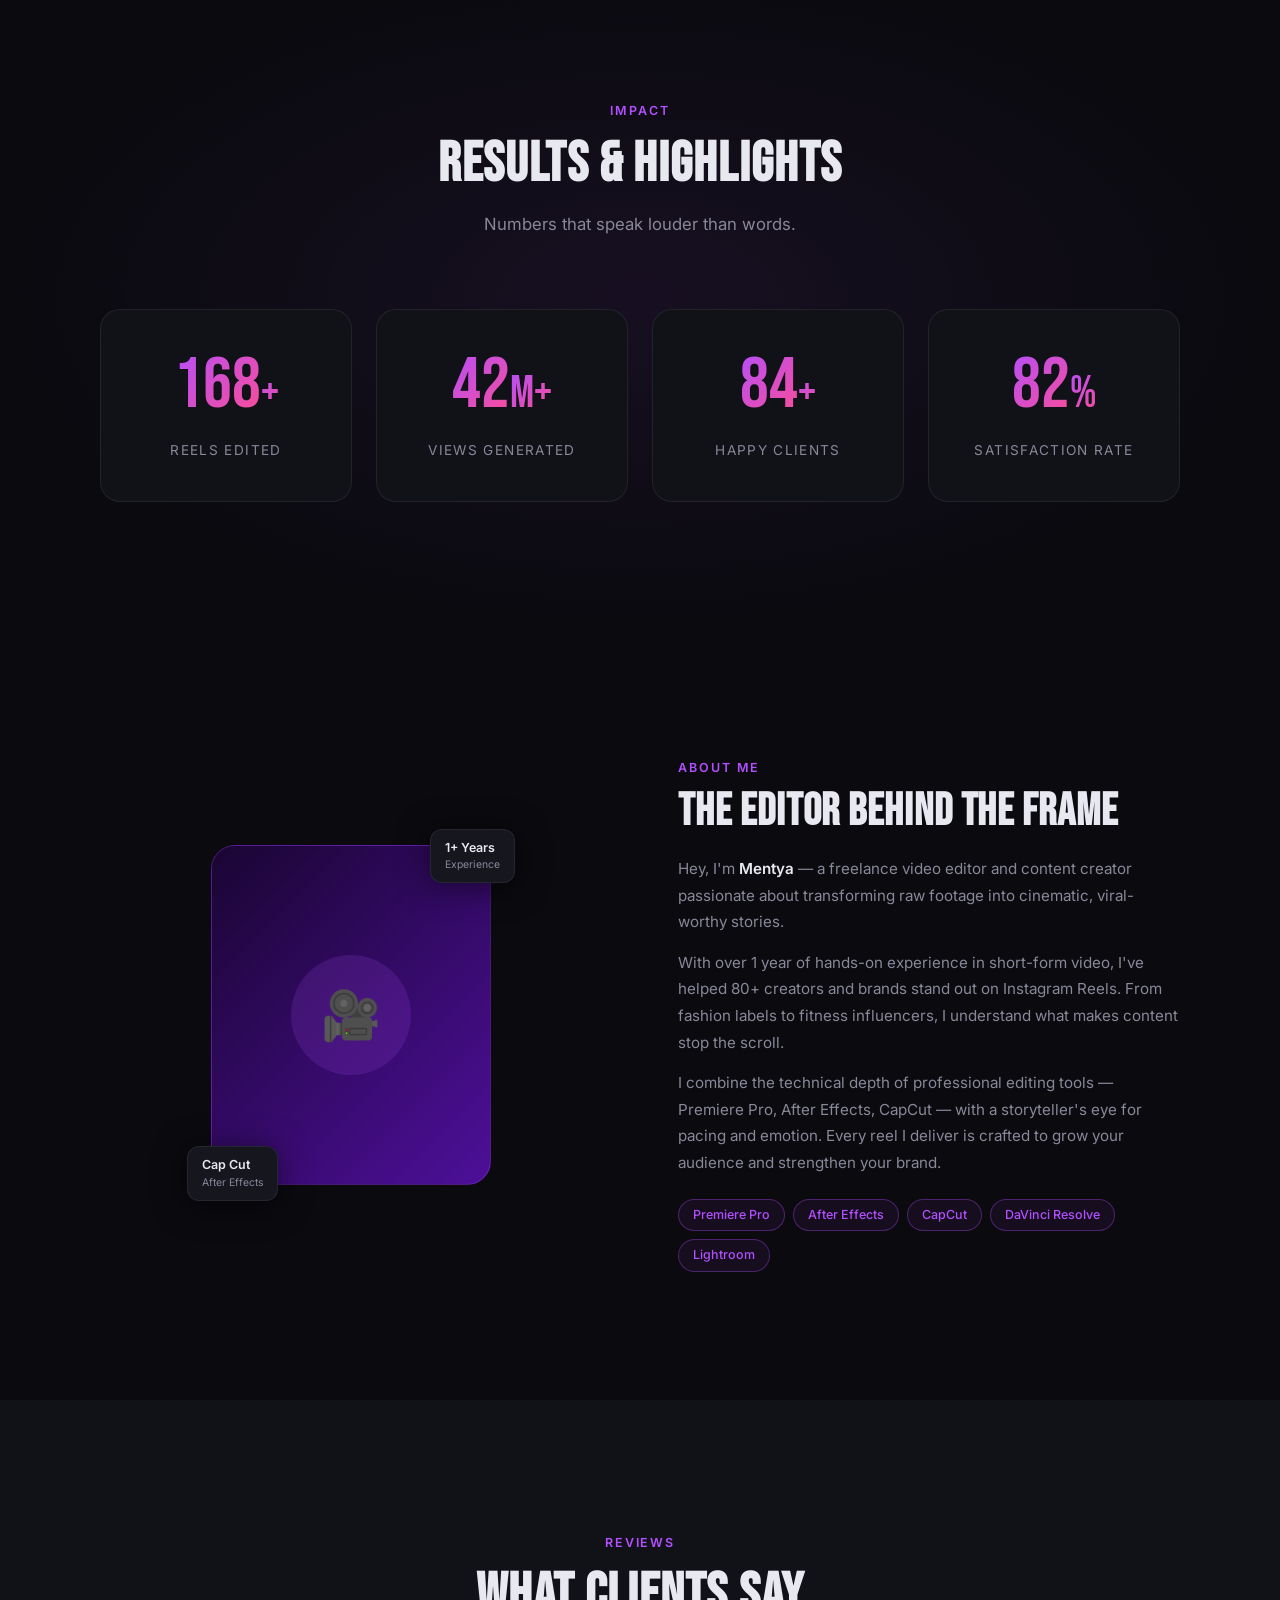
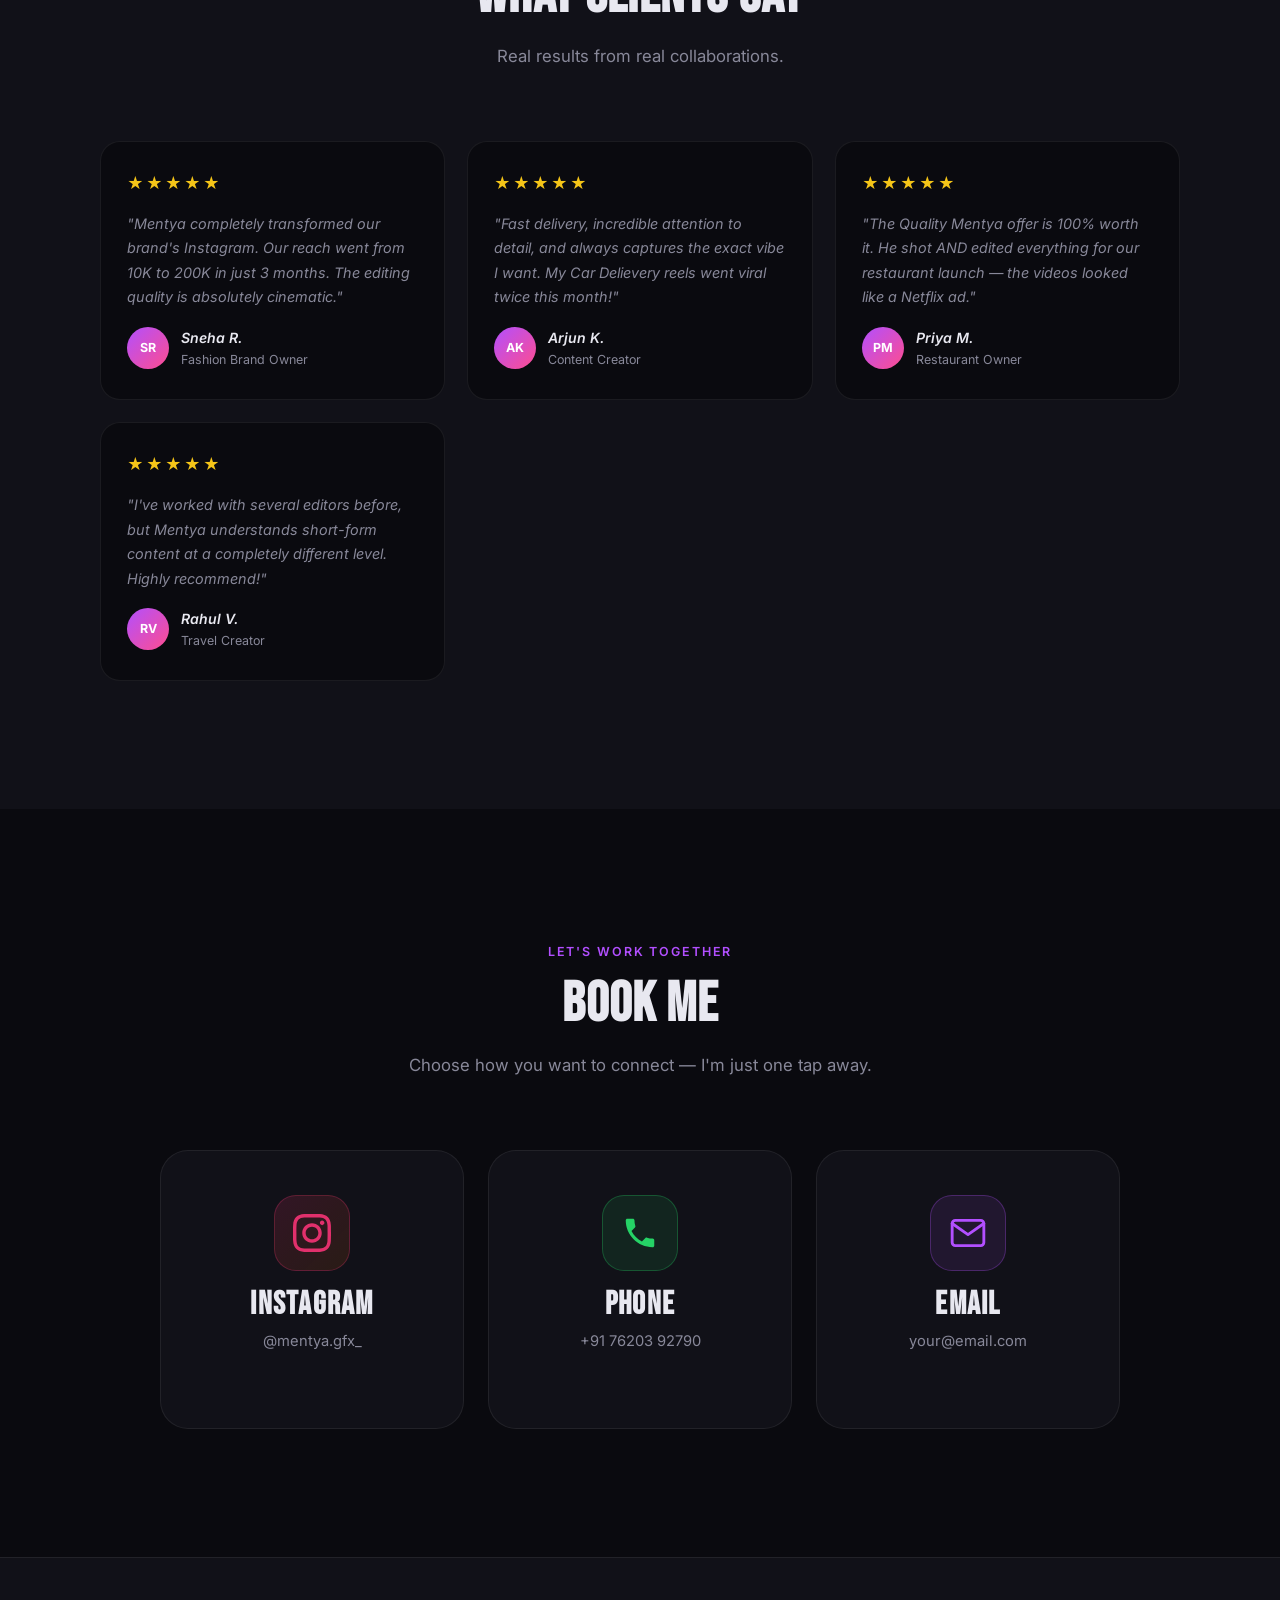
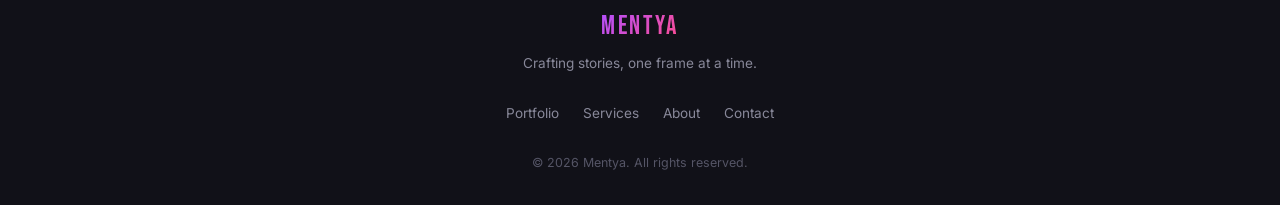
==== commit 695e025a: "Update index.html" ====
--- a/index.html
+++ b/index.html
@@ -94,7 +94,7 @@
       </p>
       <div class="hero-actions reveal">
         <a href="portfolio.html" class="btn btn-primary">View Portfolio</a>
-        <a href="#contact" class="btn btn-secondary">Book Editing</a>
+        <a href="#contact" class="btn btn-secondary">Book Now</a>
       </div>
       <div class="hero-stats reveal">
         <div class="stat">
@@ -108,7 +108,7 @@
         </div>
         <div class="stat-divider" aria-hidden="true"></div>
         <div class="stat">
-          <span class="stat-number">80+</span>
+          <span class="stat-number">100+</span>
           <span class="stat-label">Happy Clients</span>
         </div>
       </div>
@@ -230,8 +230,8 @@
           <span class="counter" data-target="50">0</span><span class="stats-plus">M+</span>
           <p class="stats-label">Views Generated</p>
         </div>
-        <div class="stats-card reveal" aria-label="80 plus happy clients">
-          <span class="counter" data-target="80">0</span><span class="stats-plus">+</span>
+        <div class="stats-card reveal" aria-label="100 plus happy clients">
+          <span class="counter" data-target="100">0</span><span class="stats-plus">+</span>
           <p class="stats-label">Happy Clients</p>
         </div>
         <div class="stats-card reveal" aria-label="98 percent client satisfaction">
@@ -392,7 +392,7 @@
         </a>
 
         <!-- Phone -->
-        <a href="tel:+917620392790"
+        <a href="tel:+9176203 92790"
            class="book-card book-card--phone reveal"
            aria-label="Call +91 76203 92790">
           <div class="book-card__glow" aria-hidden="true"></div>
